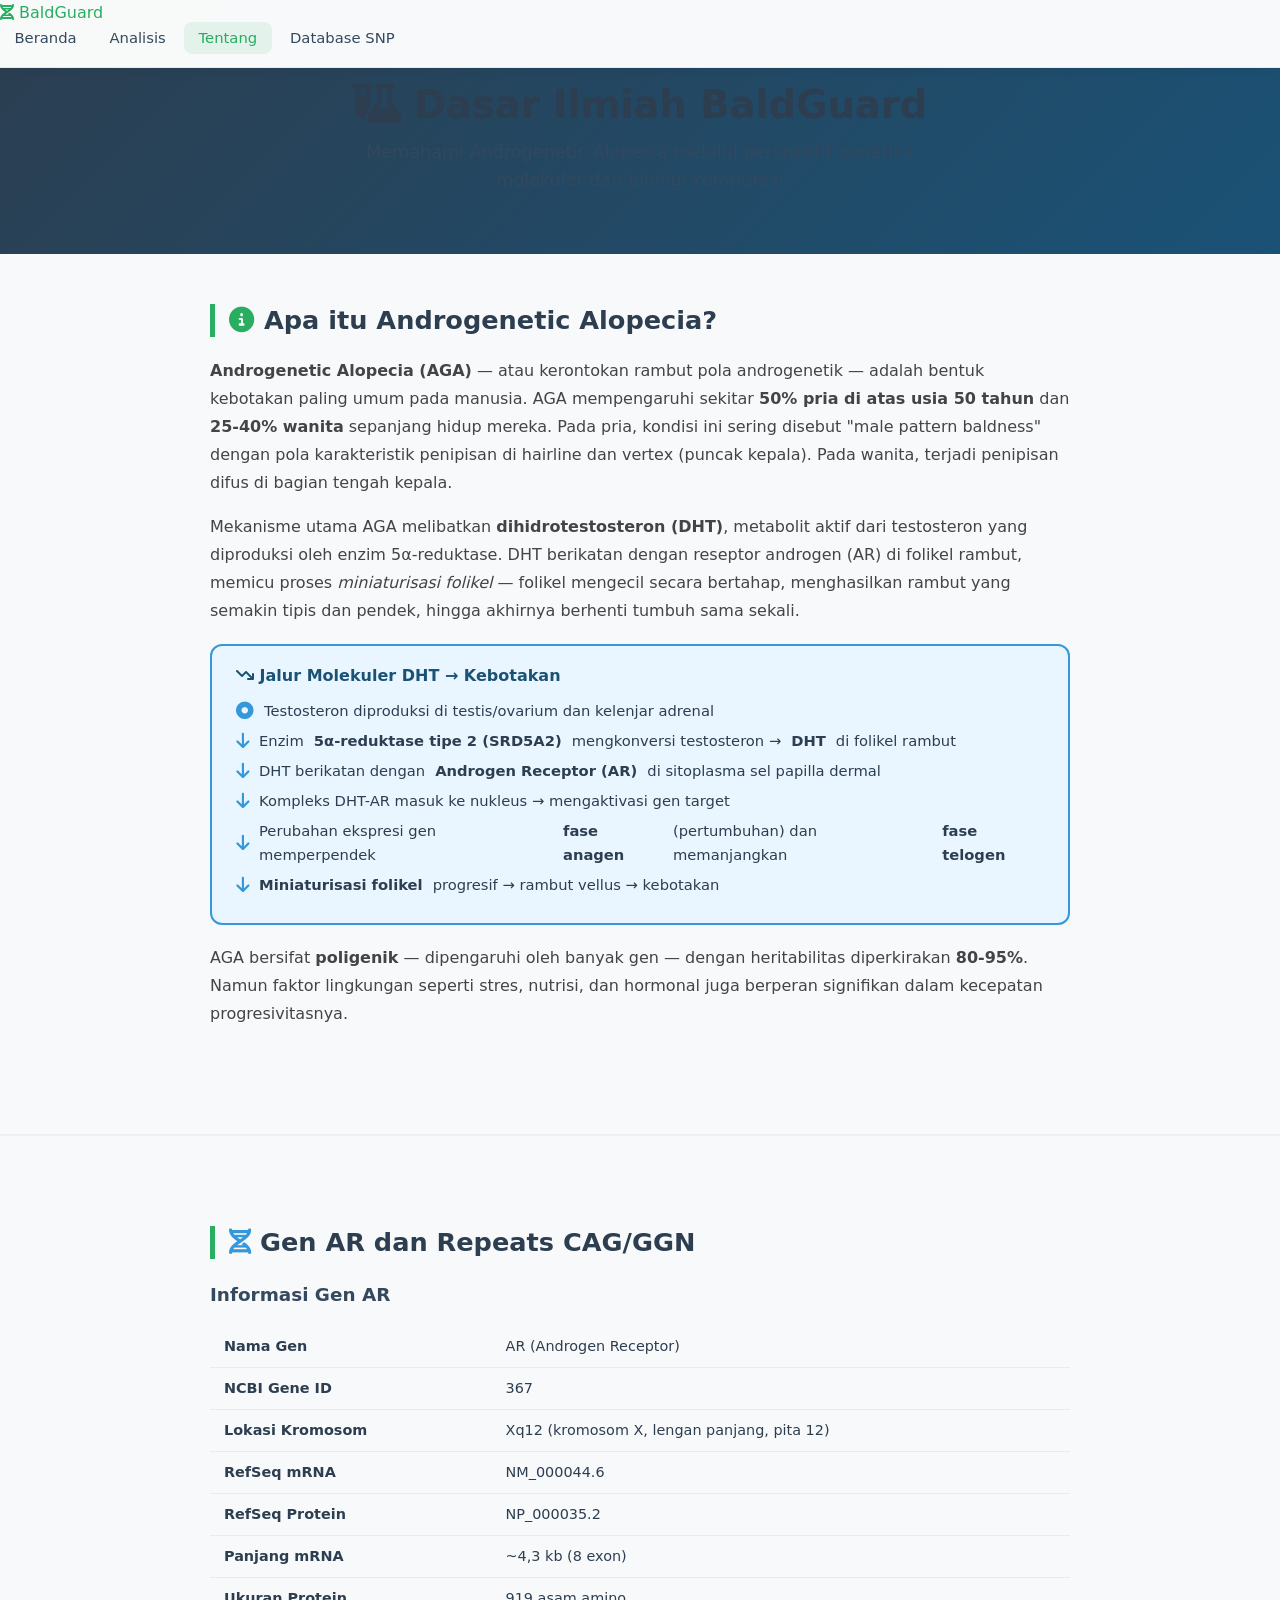
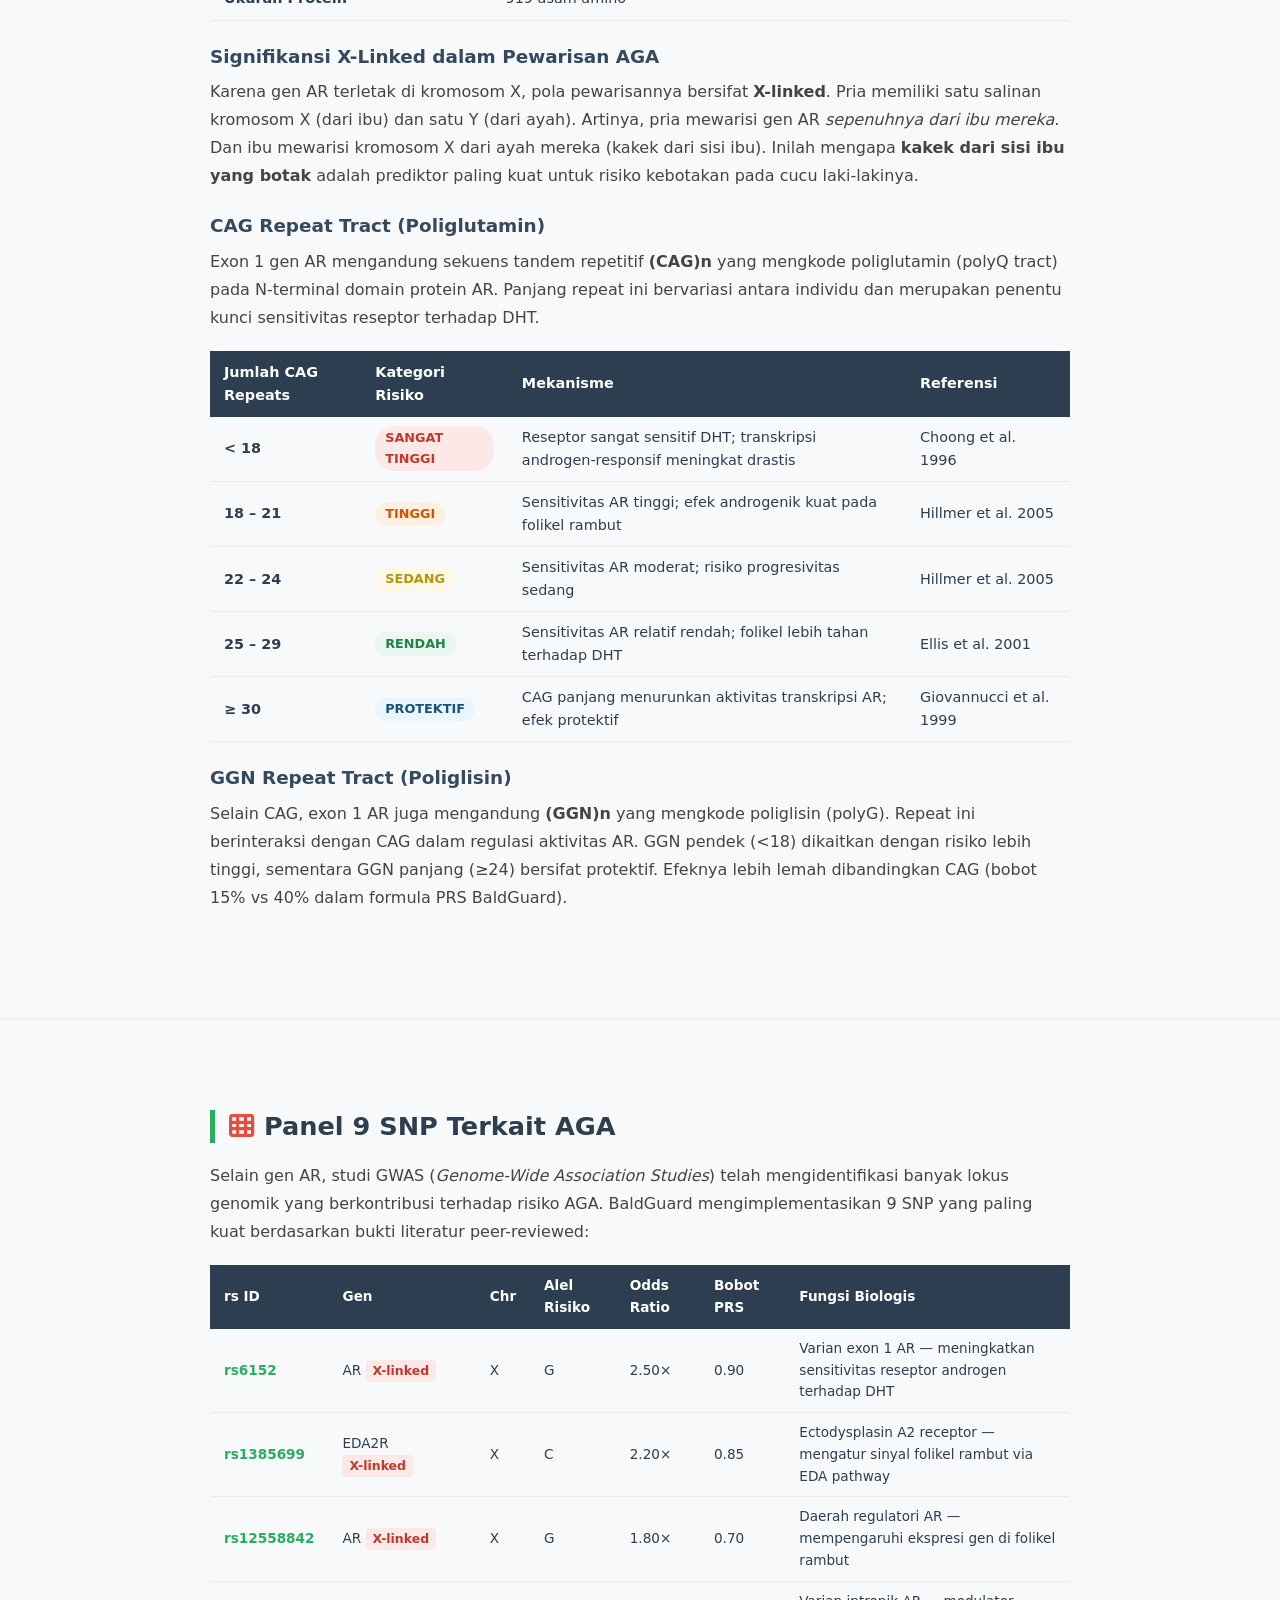
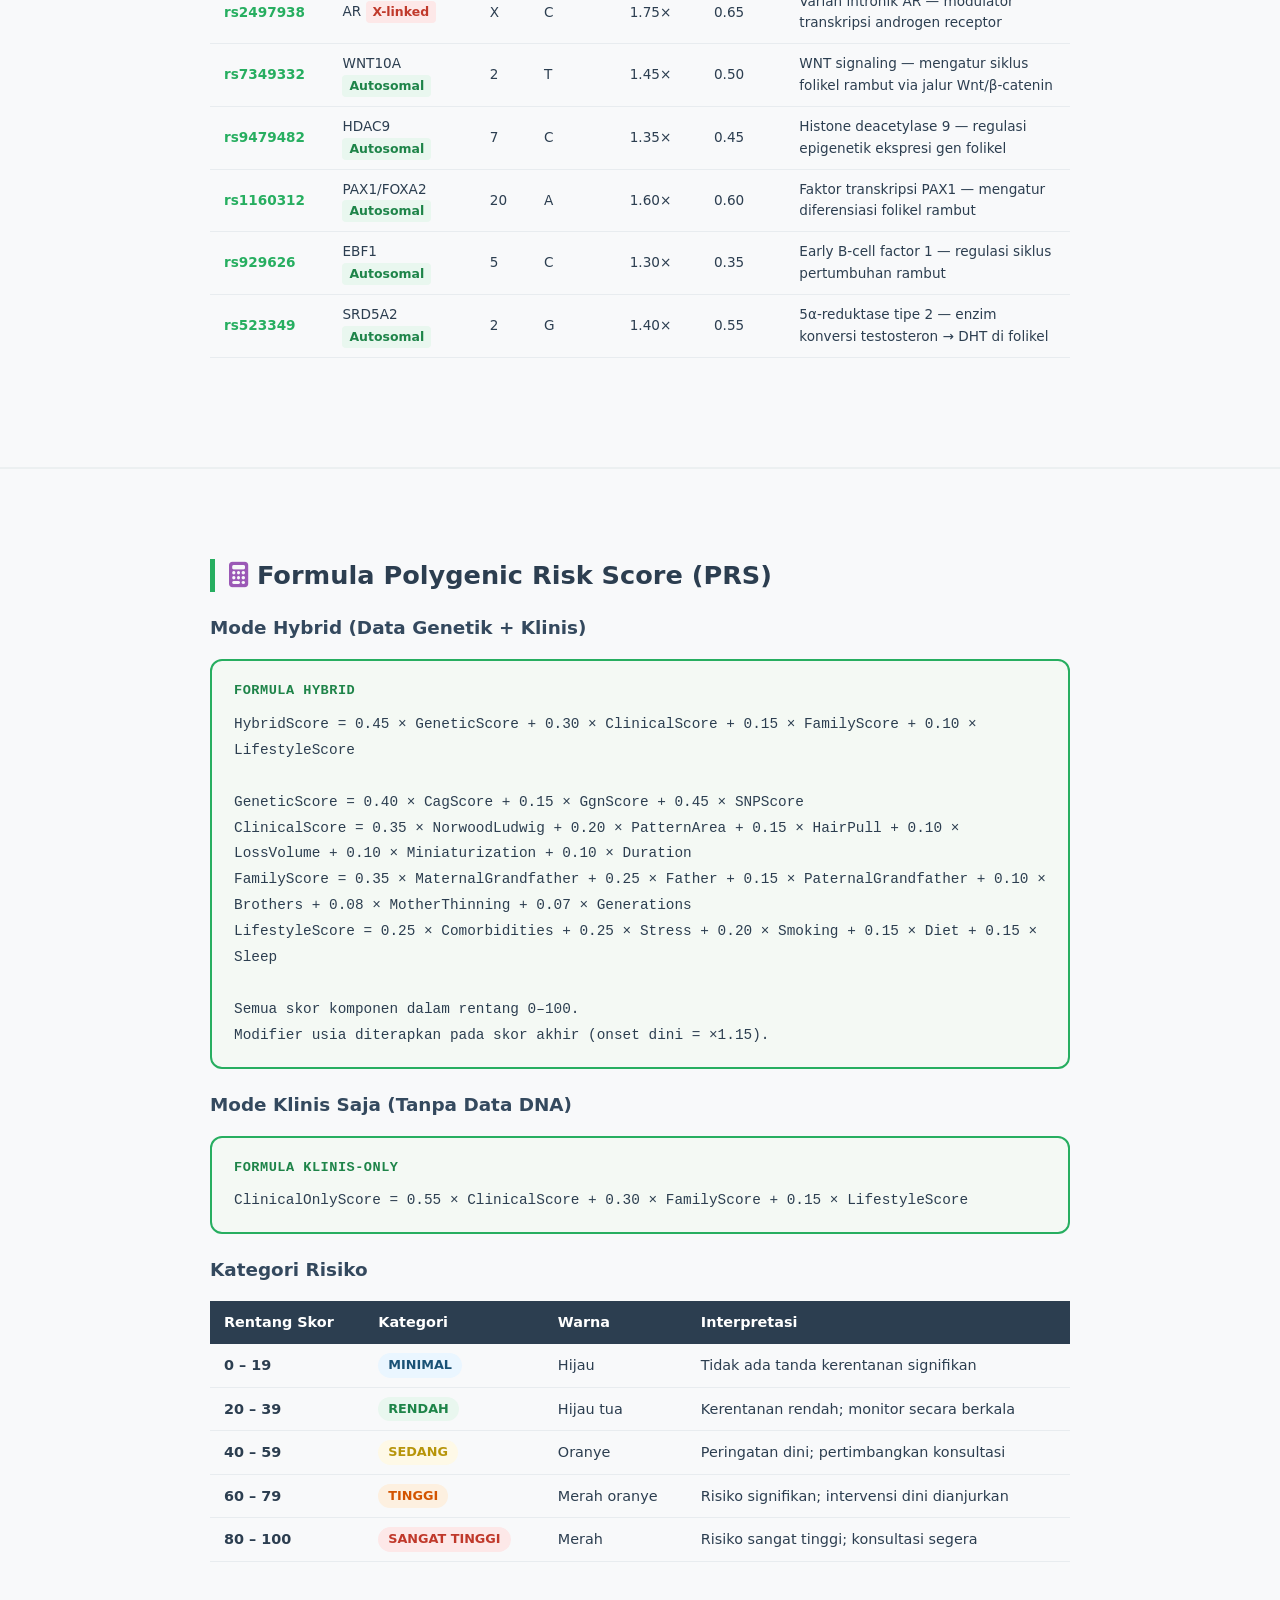
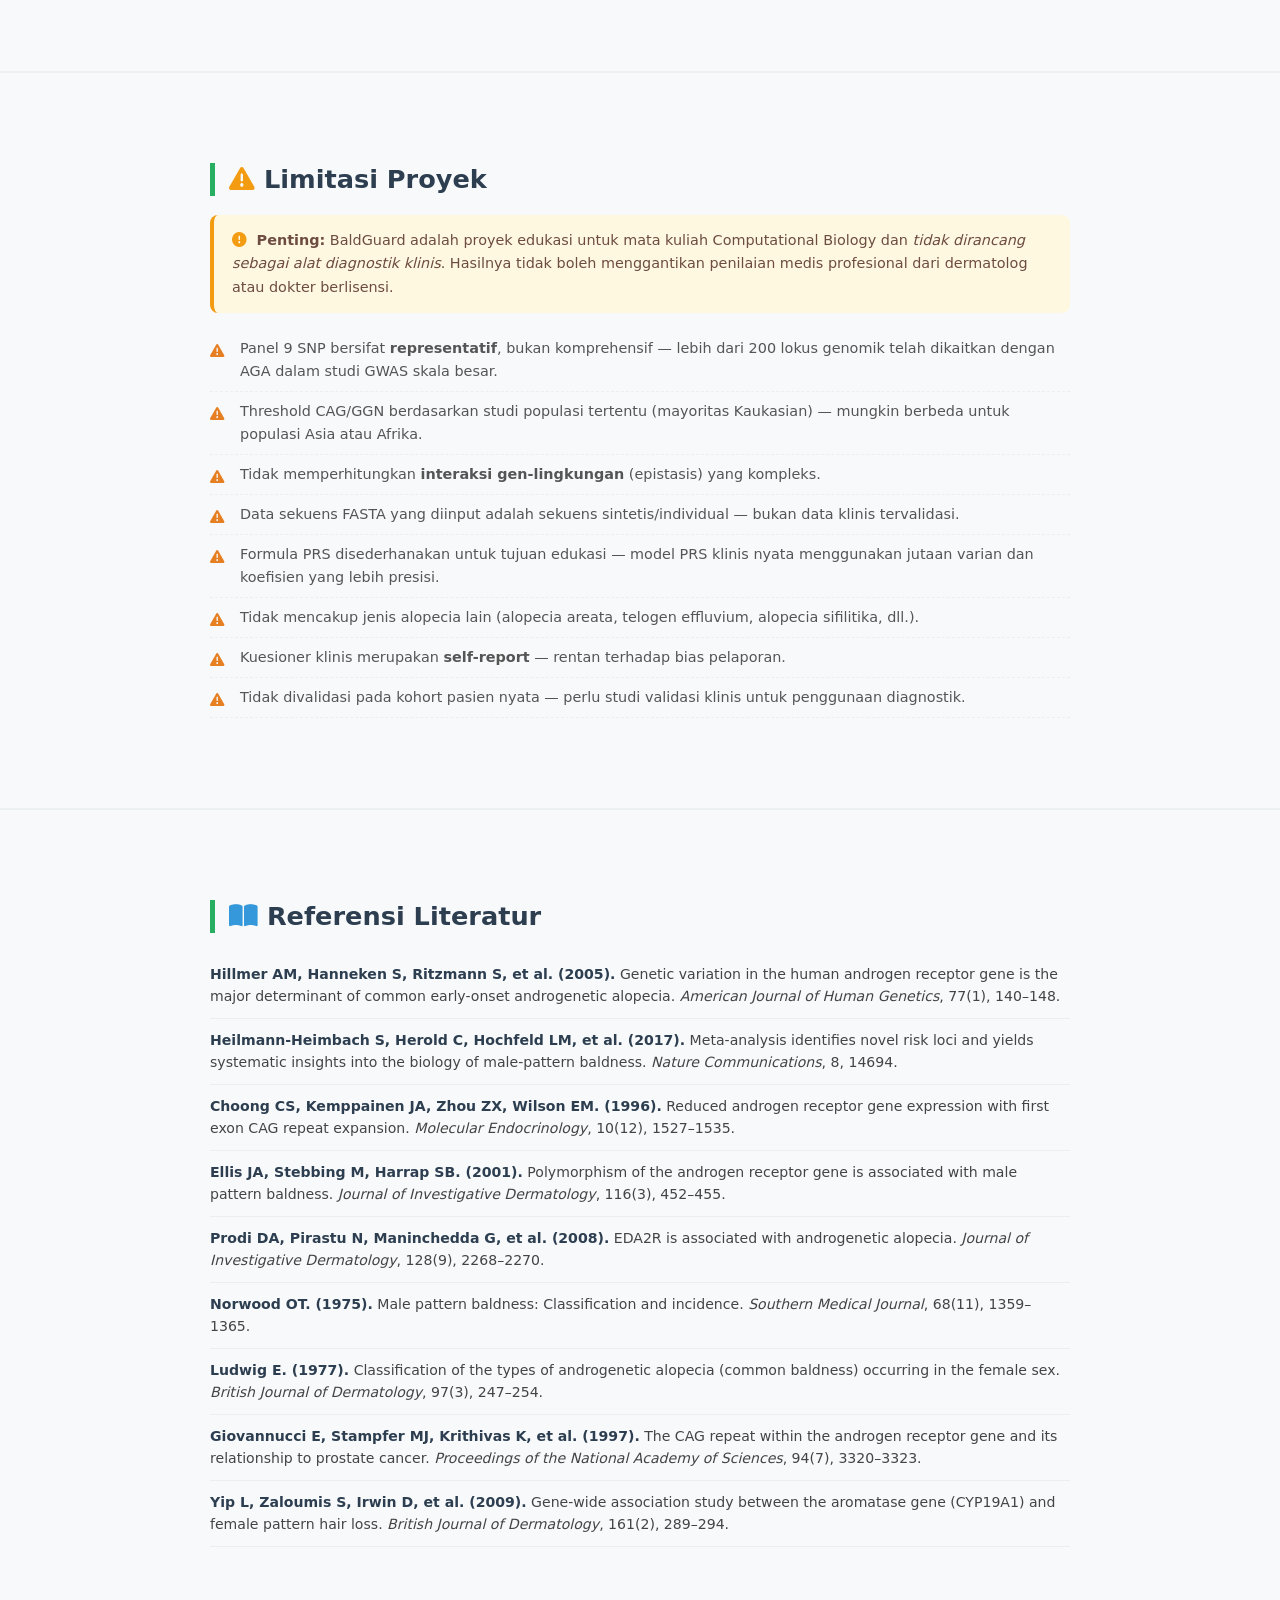
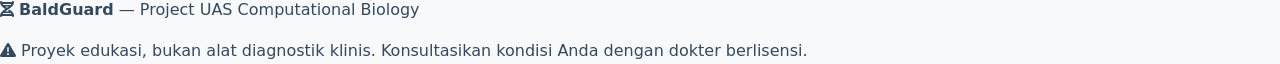
==== frontend/about.html @ 9e0e602d "Initial Commit: Baldguard - Sistem peringatan kebotakan dini" ====
<!DOCTYPE html>
<html lang="id">
<head>
  <meta charset="UTF-8" />
  <meta name="viewport" content="width=device-width, initial-scale=1.0" />
  <title>Tentang BaldGuard — Dasar Ilmiah</title>
  <link rel="stylesheet" href="css/style.css" />
  <link rel="stylesheet" href="https://cdnjs.cloudflare.com/ajax/libs/font-awesome/6.5.0/css/all.min.css" />
  <style>
    .about-hero { background: linear-gradient(135deg,#2c3e50 0%,#1a5276 100%); color:#fff; padding:80px 20px 60px; text-align:center; }
    .about-hero h1 { font-size:2.4rem; margin-bottom:.5rem; }
    .about-hero p  { font-size:1.1rem; opacity:.85; max-width:640px; margin:0 auto; }
    .content-section { max-width:900px; margin:0 auto; padding:50px 20px; }
    .content-section h2 { font-size:1.6rem; color:#2c3e50; border-left:5px solid #27ae60; padding-left:14px; margin-bottom:1.2rem; }
    .content-section h3 { font-size:1.15rem; color:#34495e; margin:1.5rem 0 .6rem; }
    .content-section p  { line-height:1.75; color:#444; margin-bottom:1rem; }
    .info-table { width:100%; border-collapse:collapse; margin:1.2rem 0; font-size:.9rem; }
    .info-table th { background:#2c3e50; color:#fff; padding:10px 14px; text-align:left; }
    .info-table td { padding:9px 14px; border-bottom:1px solid #e8ecef; }
    .info-table tr:nth-child(even) td { background:#f8f9fa; }
    .info-table td:first-child { font-weight:600; color:#2c3e50; }
    .risk-tag { display:inline-block; padding:2px 10px; border-radius:20px; font-size:.8rem; font-weight:700; }
    .tag-sangat-tinggi { background:#fde8e8; color:#c0392b; }
    .tag-tinggi   { background:#fdf0e0; color:#d35400; }
    .tag-sedang   { background:#fef9e7; color:#b7950b; }
    .tag-rendah   { background:#e9f7ef; color:#1e8449; }
    .tag-protektif{ background:#eaf6ff; color:#1a5276; }
    .pathway-box { background:#eaf6ff; border:2px solid #3498db; border-radius:12px; padding:20px 24px; margin:1.2rem 0; }
    .pathway-box h4 { color:#1a5276; margin-bottom:.8rem; font-size:1rem; }
    .pathway-step { display:flex; align-items:center; gap:10px; margin:.4rem 0; font-size:.92rem; color:#2c3e50; }
    .pathway-arrow { color:#3498db; font-size:1.1rem; }
    .formula-box { background:#f4f9f4; border:2px solid #27ae60; border-radius:12px; padding:18px 22px; margin:1.2rem 0; font-family:'Courier New',monospace; font-size:.9rem; color:#2c3e50; line-height:1.8; }
    .formula-box .formula-title { font-family:inherit; font-weight:700; color:#1e8449; margin-bottom:.5rem; display:block; font-size:.85rem; text-transform:uppercase; letter-spacing:.5px; }
    .warn-box { background:#fff8e1; border-left:4px solid #f39c12; border-radius:8px; padding:14px 18px; margin:1rem 0; font-size:.9rem; color:#6d4c41; }
    .warn-box i { color:#f39c12; margin-right:6px; }
    .ref-list { list-style:none; padding:0; }
    .ref-list li { padding:10px 0; border-bottom:1px solid #eee; font-size:.88rem; line-height:1.6; color:#444; }
    .ref-list li strong { color:#2c3e50; }
    .divider { border:none; border-top:2px solid #ecf0f1; margin:40px 0; }
    .snp-badge { display:inline-block; padding:1px 7px; border-radius:4px; font-size:.78rem; font-weight:700; }
    .snp-x { background:#fde8e8; color:#c0392b; }
    .snp-auto { background:#e9f7ef; color:#1e8449; }
    .limit-list { list-style:none; padding:0; }
    .limit-list li { padding:8px 0 8px 30px; position:relative; border-bottom:1px dashed #eee; color:#555; font-size:.9rem; }
    .limit-list li::before { content:'\f071'; font-family:'Font Awesome 6 Free'; font-weight:900; color:#e67e22; position:absolute; left:0; top:10px; }
  </style>
</head>
<body>

<!-- Navbar -->
<nav class="navbar">
  <div class="nav-container">
    <a class="nav-logo" href="index.html"><i class="fa-solid fa-dna"></i> BaldGuard</a>
    <ul class="nav-links">
      <li><a href="index.html">Beranda</a></li>
      <li><a href="analyze.html">Analisis</a></li>
      <li><a href="about.html" class="active">Tentang</a></li>
      <li><a href="database.html">Database SNP</a></li>
    </ul>
    <button class="hamburger" id="hamburger" aria-label="Menu"><i class="fa-solid fa-bars"></i></button>
  </div>
</nav>

<!-- Hero -->
<section class="about-hero">
  <h1><i class="fa-solid fa-flask-vial"></i> Dasar Ilmiah BaldGuard</h1>
  <p>Memahami Androgenetic Alopecia melalui perspektif genetika molekuler dan biologi komputasi</p>
</section>

<!-- Section 1: AGA -->
<section class="content-section">
  <h2><i class="fa-solid fa-circle-info" style="color:#27ae60;"></i> Apa itu Androgenetic Alopecia?</h2>
  <p>
    <strong>Androgenetic Alopecia (AGA)</strong> — atau kerontokan rambut pola androgenetik — adalah
    bentuk kebotakan paling umum pada manusia. AGA mempengaruhi sekitar <strong>50% pria di atas usia
    50 tahun</strong> dan <strong>25-40% wanita</strong> sepanjang hidup mereka. Pada pria, kondisi ini
    sering disebut "male pattern baldness" dengan pola karakteristik penipisan di hairline dan vertex
    (puncak kepala). Pada wanita, terjadi penipisan difus di bagian tengah kepala.
  </p>
  <p>
    Mekanisme utama AGA melibatkan <strong>dihidrotestosteron (DHT)</strong>, metabolit aktif dari
    testosteron yang diproduksi oleh enzim 5α-reduktase. DHT berikatan dengan reseptor androgen (AR)
    di folikel rambut, memicu proses <em>miniaturisasi folikel</em> — folikel mengecil secara bertahap,
    menghasilkan rambut yang semakin tipis dan pendek, hingga akhirnya berhenti tumbuh sama sekali.
  </p>

  <div class="pathway-box">
    <h4><i class="fa-solid fa-arrow-trend-down"></i> Jalur Molekuler DHT → Kebotakan</h4>
    <div class="pathway-step"><i class="fa-solid fa-circle-dot pathway-arrow"></i> Testosteron diproduksi di testis/ovarium dan kelenjar adrenal</div>
    <div class="pathway-step"><i class="fa-solid fa-arrow-down pathway-arrow"></i> Enzim <strong>5α-reduktase tipe 2 (SRD5A2)</strong> mengkonversi testosteron → <strong>DHT</strong> di folikel rambut</div>
    <div class="pathway-step"><i class="fa-solid fa-arrow-down pathway-arrow"></i> DHT berikatan dengan <strong>Androgen Receptor (AR)</strong> di sitoplasma sel papilla dermal</div>
    <div class="pathway-step"><i class="fa-solid fa-arrow-down pathway-arrow"></i> Kompleks DHT-AR masuk ke nukleus → mengaktivasi gen target</div>
    <div class="pathway-step"><i class="fa-solid fa-arrow-down pathway-arrow"></i> Perubahan ekspresi gen memperpendek <strong>fase anagen</strong> (pertumbuhan) dan memanjangkan <strong>fase telogen</strong></div>
    <div class="pathway-step"><i class="fa-solid fa-arrow-down pathway-arrow"></i> <strong>Miniaturisasi folikel</strong> progresif → rambut vellus → kebotakan</div>
  </div>

  <p>
    AGA bersifat <strong>poligenik</strong> — dipengaruhi oleh banyak gen — dengan heritabilitas diperkirakan
    <strong>80-95%</strong>. Namun faktor lingkungan seperti stres, nutrisi, dan hormonal juga berperan
    signifikan dalam kecepatan progresivitasnya.
  </p>
</section>

<hr class="divider" />

<!-- Section 2: Gen AR -->
<section class="content-section">
  <h2><i class="fa-solid fa-dna" style="color:#3498db;"></i> Gen AR dan Repeats CAG/GGN</h2>

  <h3>Informasi Gen AR</h3>
  <table class="info-table">
    <tr><td>Nama Gen</td><td>AR (Androgen Receptor)</td></tr>
    <tr><td>NCBI Gene ID</td><td>367</td></tr>
    <tr><td>Lokasi Kromosom</td><td>Xq12 (kromosom X, lengan panjang, pita 12)</td></tr>
    <tr><td>RefSeq mRNA</td><td>NM_000044.6</td></tr>
    <tr><td>RefSeq Protein</td><td>NP_000035.2</td></tr>
    <tr><td>Panjang mRNA</td><td>~4,3 kb (8 exon)</td></tr>
    <tr><td>Ukuran Protein</td><td>919 asam amino</td></tr>
  </table>

  <h3>Signifikansi X-Linked dalam Pewarisan AGA</h3>
  <p>
    Karena gen AR terletak di kromosom X, pola pewarisannya bersifat <strong>X-linked</strong>. Pria
    memiliki satu salinan kromosom X (dari ibu) dan satu Y (dari ayah). Artinya, pria mewarisi gen AR
    <em>sepenuhnya dari ibu mereka</em>. Dan ibu mewarisi kromosom X dari ayah mereka (kakek dari sisi ibu).
    Inilah mengapa <strong>kakek dari sisi ibu yang botak</strong> adalah prediktor paling kuat untuk
    risiko kebotakan pada cucu laki-lakinya.
  </p>

  <h3>CAG Repeat Tract (Poliglutamin)</h3>
  <p>
    Exon 1 gen AR mengandung sekuens tandem repetitif <strong>(CAG)n</strong> yang mengkode
    poliglutamin (polyQ tract) pada N-terminal domain protein AR. Panjang repeat ini bervariasi
    antara individu dan merupakan penentu kunci sensitivitas reseptor terhadap DHT.
  </p>

  <table class="info-table">
    <thead><tr><th>Jumlah CAG Repeats</th><th>Kategori Risiko</th><th>Mekanisme</th><th>Referensi</th></tr></thead>
    <tbody>
      <tr><td>&lt; 18</td><td><span class="risk-tag tag-sangat-tinggi">SANGAT TINGGI</span></td><td>Reseptor sangat sensitif DHT; transkripsi androgen-responsif meningkat drastis</td><td>Choong et al. 1996</td></tr>
      <tr><td>18 – 21</td><td><span class="risk-tag tag-tinggi">TINGGI</span></td><td>Sensitivitas AR tinggi; efek androgenik kuat pada folikel rambut</td><td>Hillmer et al. 2005</td></tr>
      <tr><td>22 – 24</td><td><span class="risk-tag tag-sedang">SEDANG</span></td><td>Sensitivitas AR moderat; risiko progresivitas sedang</td><td>Hillmer et al. 2005</td></tr>
      <tr><td>25 – 29</td><td><span class="risk-tag tag-rendah">RENDAH</span></td><td>Sensitivitas AR relatif rendah; folikel lebih tahan terhadap DHT</td><td>Ellis et al. 2001</td></tr>
      <tr><td>≥ 30</td><td><span class="risk-tag tag-protektif">PROTEKTIF</span></td><td>CAG panjang menurunkan aktivitas transkripsi AR; efek protektif</td><td>Giovannucci et al. 1999</td></tr>
    </tbody>
  </table>

  <h3>GGN Repeat Tract (Poliglisin)</h3>
  <p>
    Selain CAG, exon 1 AR juga mengandung <strong>(GGN)n</strong> yang mengkode poliglisin (polyG).
    Repeat ini berinteraksi dengan CAG dalam regulasi aktivitas AR. GGN pendek (&lt;18) dikaitkan dengan
    risiko lebih tinggi, sementara GGN panjang (&ge;24) bersifat protektif. Efeknya lebih lemah
    dibandingkan CAG (bobot 15% vs 40% dalam formula PRS BaldGuard).
  </p>
</section>

<hr class="divider" />

<!-- Section 3: SNP Panel -->
<section class="content-section">
  <h2><i class="fa-solid fa-table-cells" style="color:#e74c3c;"></i> Panel 9 SNP Terkait AGA</h2>
  <p>
    Selain gen AR, studi GWAS (<em>Genome-Wide Association Studies</em>) telah mengidentifikasi
    banyak lokus genomik yang berkontribusi terhadap risiko AGA. BaldGuard mengimplementasikan
    9 SNP yang paling kuat berdasarkan bukti literatur peer-reviewed:
  </p>

  <table class="info-table" style="font-size:.85rem;">
    <thead>
      <tr>
        <th>rs ID</th><th>Gen</th><th>Chr</th><th>Alel Risiko</th>
        <th>Odds Ratio</th><th>Bobot PRS</th><th>Fungsi Biologis</th>
      </tr>
    </thead>
    <tbody>
      <tr>
        <td><a href="https://www.ncbi.nlm.nih.gov/snp/rs6152" target="_blank" rel="noopener">rs6152</a></td>
        <td>AR <span class="snp-badge snp-x">X-linked</span></td><td>X</td><td>G</td>
        <td>2.50×</td><td>0.90</td>
        <td>Varian exon 1 AR — meningkatkan sensitivitas reseptor androgen terhadap DHT</td>
      </tr>
      <tr>
        <td><a href="https://www.ncbi.nlm.nih.gov/snp/rs1385699" target="_blank" rel="noopener">rs1385699</a></td>
        <td>EDA2R <span class="snp-badge snp-x">X-linked</span></td><td>X</td><td>C</td>
        <td>2.20×</td><td>0.85</td>
        <td>Ectodysplasin A2 receptor — mengatur sinyal folikel rambut via EDA pathway</td>
      </tr>
      <tr>
        <td><a href="https://www.ncbi.nlm.nih.gov/snp/rs12558842" target="_blank" rel="noopener">rs12558842</a></td>
        <td>AR <span class="snp-badge snp-x">X-linked</span></td><td>X</td><td>G</td>
        <td>1.80×</td><td>0.70</td>
        <td>Daerah regulatori AR — mempengaruhi ekspresi gen di folikel rambut</td>
      </tr>
      <tr>
        <td><a href="https://www.ncbi.nlm.nih.gov/snp/rs2497938" target="_blank" rel="noopener">rs2497938</a></td>
        <td>AR <span class="snp-badge snp-x">X-linked</span></td><td>X</td><td>C</td>
        <td>1.75×</td><td>0.65</td>
        <td>Varian intronik AR — modulator transkripsi androgen receptor</td>
      </tr>
      <tr>
        <td><a href="https://www.ncbi.nlm.nih.gov/snp/rs7349332" target="_blank" rel="noopener">rs7349332</a></td>
        <td>WNT10A <span class="snp-badge snp-auto">Autosomal</span></td><td>2</td><td>T</td>
        <td>1.45×</td><td>0.50</td>
        <td>WNT signaling — mengatur siklus folikel rambut via jalur Wnt/β-catenin</td>
      </tr>
      <tr>
        <td><a href="https://www.ncbi.nlm.nih.gov/snp/rs9479482" target="_blank" rel="noopener">rs9479482</a></td>
        <td>HDAC9 <span class="snp-badge snp-auto">Autosomal</span></td><td>7</td><td>C</td>
        <td>1.35×</td><td>0.45</td>
        <td>Histone deacetylase 9 — regulasi epigenetik ekspresi gen folikel</td>
      </tr>
      <tr>
        <td><a href="https://www.ncbi.nlm.nih.gov/snp/rs1160312" target="_blank" rel="noopener">rs1160312</a></td>
        <td>PAX1/FOXA2 <span class="snp-badge snp-auto">Autosomal</span></td><td>20</td><td>A</td>
        <td>1.60×</td><td>0.60</td>
        <td>Faktor transkripsi PAX1 — mengatur diferensiasi folikel rambut</td>
      </tr>
      <tr>
        <td><a href="https://www.ncbi.nlm.nih.gov/snp/rs929626" target="_blank" rel="noopener">rs929626</a></td>
        <td>EBF1 <span class="snp-badge snp-auto">Autosomal</span></td><td>5</td><td>C</td>
        <td>1.30×</td><td>0.35</td>
        <td>Early B-cell factor 1 — regulasi siklus pertumbuhan rambut</td>
      </tr>
      <tr>
        <td><a href="https://www.ncbi.nlm.nih.gov/snp/rs523349" target="_blank" rel="noopener">rs523349</a></td>
        <td>SRD5A2 <span class="snp-badge snp-auto">Autosomal</span></td><td>2</td><td>G</td>
        <td>1.40×</td><td>0.55</td>
        <td>5α-reduktase tipe 2 — enzim konversi testosteron → DHT di folikel</td>
      </tr>
    </tbody>
  </table>
</section>

<hr class="divider" />

<!-- Section 4: Formula -->
<section class="content-section">
  <h2><i class="fa-solid fa-calculator" style="color:#9b59b6;"></i> Formula Polygenic Risk Score (PRS)</h2>

  <h3>Mode Hybrid (Data Genetik + Klinis)</h3>
  <div class="formula-box">
    <span class="formula-title">Formula Hybrid</span>
    HybridScore = 0.45 × GeneticScore + 0.30 × ClinicalScore + 0.15 × FamilyScore + 0.10 × LifestyleScore
    <br/><br/>
    GeneticScore  = 0.40 × CagScore + 0.15 × GgnScore + 0.45 × SNPScore<br/>
    ClinicalScore = 0.35 × NorwoodLudwig + 0.20 × PatternArea + 0.15 × HairPull + 0.10 × LossVolume + 0.10 × Miniaturization + 0.10 × Duration<br/>
    FamilyScore   = 0.35 × MaternalGrandfather + 0.25 × Father + 0.15 × PaternalGrandfather + 0.10 × Brothers + 0.08 × MotherThinning + 0.07 × Generations<br/>
    LifestyleScore = 0.25 × Comorbidities + 0.25 × Stress + 0.20 × Smoking + 0.15 × Diet + 0.15 × Sleep
    <br/><br/>
    Semua skor komponen dalam rentang 0–100.<br/>
    Modifier usia diterapkan pada skor akhir (onset dini = ×1.15).
  </div>

  <h3>Mode Klinis Saja (Tanpa Data DNA)</h3>
  <div class="formula-box">
    <span class="formula-title">Formula Klinis-Only</span>
    ClinicalOnlyScore = 0.55 × ClinicalScore + 0.30 × FamilyScore + 0.15 × LifestyleScore
  </div>

  <h3>Kategori Risiko</h3>
  <table class="info-table">
    <thead><tr><th>Rentang Skor</th><th>Kategori</th><th>Warna</th><th>Interpretasi</th></tr></thead>
    <tbody>
      <tr><td>0 – 19</td><td><span class="risk-tag tag-protektif">MINIMAL</span></td><td>Hijau</td><td>Tidak ada tanda kerentanan signifikan</td></tr>
      <tr><td>20 – 39</td><td><span class="risk-tag tag-rendah">RENDAH</span></td><td>Hijau tua</td><td>Kerentanan rendah; monitor secara berkala</td></tr>
      <tr><td>40 – 59</td><td><span class="risk-tag tag-sedang">SEDANG</span></td><td>Oranye</td><td>Peringatan dini; pertimbangkan konsultasi</td></tr>
      <tr><td>60 – 79</td><td><span class="risk-tag tag-tinggi">TINGGI</span></td><td>Merah oranye</td><td>Risiko signifikan; intervensi dini dianjurkan</td></tr>
      <tr><td>80 – 100</td><td><span class="risk-tag tag-sangat-tinggi">SANGAT TINGGI</span></td><td>Merah</td><td>Risiko sangat tinggi; konsultasi segera</td></tr>
    </tbody>
  </table>
</section>

<hr class="divider" />

<!-- Section 5: Limitasi -->
<section class="content-section">
  <h2><i class="fa-solid fa-triangle-exclamation" style="color:#f39c12;"></i> Limitasi Proyek</h2>

  <div class="warn-box">
    <i class="fa-solid fa-circle-exclamation"></i>
    <strong>Penting:</strong> BaldGuard adalah proyek edukasi untuk mata kuliah Computational Biology dan
    <em>tidak dirancang sebagai alat diagnostik klinis</em>. Hasilnya tidak boleh menggantikan penilaian
    medis profesional dari dermatolog atau dokter berlisensi.
  </div>

  <ul class="limit-list">
    <li>Panel 9 SNP bersifat <strong>representatif</strong>, bukan komprehensif — lebih dari 200 lokus genomik telah dikaitkan dengan AGA dalam studi GWAS skala besar.</li>
    <li>Threshold CAG/GGN berdasarkan studi populasi tertentu (mayoritas Kaukasian) — mungkin berbeda untuk populasi Asia atau Afrika.</li>
    <li>Tidak memperhitungkan <strong>interaksi gen-lingkungan</strong> (epistasis) yang kompleks.</li>
    <li>Data sekuens FASTA yang diinput adalah sekuens sintetis/individual — bukan data klinis tervalidasi.</li>
    <li>Formula PRS disederhanakan untuk tujuan edukasi — model PRS klinis nyata menggunakan jutaan varian dan koefisien yang lebih presisi.</li>
    <li>Tidak mencakup jenis alopecia lain (alopecia areata, telogen effluvium, alopecia sifilitika, dll.).</li>
    <li>Kuesioner klinis merupakan <strong>self-report</strong> — rentan terhadap bias pelaporan.</li>
    <li>Tidak divalidasi pada kohort pasien nyata — perlu studi validasi klinis untuk penggunaan diagnostik.</li>
  </ul>
</section>

<hr class="divider" />

<!-- Section 6: Referensi -->
<section class="content-section">
  <h2><i class="fa-solid fa-book-open" style="color:#3498db;"></i> Referensi Literatur</h2>
  <ul class="ref-list">
    <li>
      <strong>Hillmer AM, Hanneken S, Ritzmann S, et al. (2005).</strong>
      Genetic variation in the human androgen receptor gene is the major determinant of common early-onset androgenetic alopecia.
      <em>American Journal of Human Genetics</em>, 77(1), 140–148.
    </li>
    <li>
      <strong>Heilmann-Heimbach S, Herold C, Hochfeld LM, et al. (2017).</strong>
      Meta-analysis identifies novel risk loci and yields systematic insights into the biology of male-pattern baldness.
      <em>Nature Communications</em>, 8, 14694.
    </li>
    <li>
      <strong>Choong CS, Kemppainen JA, Zhou ZX, Wilson EM. (1996).</strong>
      Reduced androgen receptor gene expression with first exon CAG repeat expansion.
      <em>Molecular Endocrinology</em>, 10(12), 1527–1535.
    </li>
    <li>
      <strong>Ellis JA, Stebbing M, Harrap SB. (2001).</strong>
      Polymorphism of the androgen receptor gene is associated with male pattern baldness.
      <em>Journal of Investigative Dermatology</em>, 116(3), 452–455.
    </li>
    <li>
      <strong>Prodi DA, Pirastu N, Maninchedda G, et al. (2008).</strong>
      EDA2R is associated with androgenetic alopecia.
      <em>Journal of Investigative Dermatology</em>, 128(9), 2268–2270.
    </li>
    <li>
      <strong>Norwood OT. (1975).</strong>
      Male pattern baldness: Classification and incidence.
      <em>Southern Medical Journal</em>, 68(11), 1359–1365.
    </li>
    <li>
      <strong>Ludwig E. (1977).</strong>
      Classification of the types of androgenetic alopecia (common baldness) occurring in the female sex.
      <em>British Journal of Dermatology</em>, 97(3), 247–254.
    </li>
    <li>
      <strong>Giovannucci E, Stampfer MJ, Krithivas K, et al. (1997).</strong>
      The CAG repeat within the androgen receptor gene and its relationship to prostate cancer.
      <em>Proceedings of the National Academy of Sciences</em>, 94(7), 3320–3323.
    </li>
    <li>
      <strong>Yip L, Zaloumis S, Irwin D, et al. (2009).</strong>
      Gene-wide association study between the aromatase gene (CYP19A1) and female pattern hair loss.
      <em>British Journal of Dermatology</em>, 161(2), 289–294.
    </li>
  </ul>
</section>

<!-- Footer -->
<footer class="site-footer">
  <div class="footer-container">
    <p><i class="fa-solid fa-dna"></i> <strong>BaldGuard</strong> — Project UAS Computational Biology</p>
    <p class="footer-disclaimer">
      <i class="fa-solid fa-triangle-exclamation"></i>
      Proyek edukasi, bukan alat diagnostik klinis. Konsultasikan kondisi Anda dengan dokter berlisensi.
    </p>
  </div>
</footer>

<script>
  // Mobile hamburger
  document.getElementById('hamburger').addEventListener('click', function() {
    document.querySelector('.nav-links').classList.toggle('open');
  });
</script>
</body>
</html>
---- frontend/css/style.css ----
/* ============================================================
   BaldGuard — Main Stylesheet
   Author  : BaldGuard Team
   Version : 1.0.0
   ============================================================ */

/* ── CSS Variables / Design Tokens ─────────────────────────── */
:root {
  --primary:           #27ae60;
  --primary-light:     #2ecc71;
  --primary-dark:      #1e8449;
  --secondary:         #3498db;
  --secondary-dark:    #2980b9;
  --warning:           #f39c12;
  --warning-light:     #f1c40f;
  --danger:            #e74c3c;
  --danger-dark:       #c0392b;
  --dark:              #2c3e50;
  --dark-mid:          #34495e;
  --gray:              #95a5a6;
  --gray-light:        #bdc3c7;
  --light:             #ecf0f1;
  --light-alt:         #f8f9fa;
  --white:             #ffffff;
  --card-shadow:       0 4px 15px rgba(0, 0, 0, 0.08);
  --card-shadow-hover: 0 8px 30px rgba(0, 0, 0, 0.15);
  --transition:        0.3s ease;
  --radius:            12px;
  --radius-sm:         8px;
  --radius-xs:         4px;
  --font-base:         'Inter', 'Segoe UI', system-ui, -apple-system, sans-serif;
  --font-mono:         'Fira Code', 'Courier New', monospace;
  --nav-height:        68px;
  --section-py:        80px;
}

/* ── Reset & Base ─────────────────────────────────────────── */
*,
*::before,
*::after {
  box-sizing: border-box;
  margin: 0;
  padding: 0;
}

html {
  scroll-behavior: smooth;
  font-size: 16px;
  -webkit-text-size-adjust: 100%;
}

body {
  font-family: var(--font-base);
  color: var(--dark);
  background-color: var(--light-alt);
  line-height: 1.6;
  min-height: 100vh;
  overflow-x: hidden;
}

img,
video,
svg {
  max-width: 100%;
  display: block;
}

ul,
ol {
  list-style: none;
}

button,
input,
select,
textarea {
  font-family: inherit;
  font-size: inherit;
}

a {
  color: var(--primary);
  text-decoration: none;
  transition: color var(--transition);
}

a:hover {
  color: var(--primary-dark);
}

/* ── Typography ───────────────────────────────────────────── */
h1, h2, h3, h4, h5, h6 {
  font-weight: 700;
  line-height: 1.3;
  color: var(--dark);
  margin-bottom: 0.5em;
}

h1 { font-size: clamp(1.8rem, 4vw, 2.8rem); }
h2 { font-size: clamp(1.4rem, 3vw, 2rem); }
h3 { font-size: clamp(1.15rem, 2.5vw, 1.5rem); }
h4 { font-size: 1.15rem; }
h5 { font-size: 1rem; }
h6 { font-size: 0.9rem; }

p {
  margin-bottom: 1rem;
  color: var(--dark-mid);
}

p:last-child { margin-bottom: 0; }

strong { font-weight: 700; }
em { font-style: italic; }

small {
  font-size: 0.825rem;
  color: var(--gray);
}

code, pre {
  font-family: var(--font-mono);
  background: var(--light);
  border-radius: var(--radius-xs);
}

code {
  padding: 0.1em 0.4em;
  font-size: 0.875em;
}

pre {
  padding: 1rem;
  overflow-x: auto;
  font-size: 0.85rem;
  border: 1px solid var(--gray-light);
}

hr {
  border: none;
  border-top: 1px solid var(--light);
  margin: 1.5rem 0;
}

/* ── Navbar ───────────────────────────────────────────────── */
.navbar {
  position: fixed;
  top: 0;
  left: 0;
  right: 0;
  z-index: 1000;
  height: var(--nav-height);
  background: rgba(255, 255, 255, 0.97);
  backdrop-filter: blur(8px);
  border-bottom: 1px solid rgba(0, 0, 0, 0.06);
  box-shadow: 0 2px 12px rgba(0, 0, 0, 0.06);
}

.navbar-inner {
  display: flex;
  align-items: center;
  justify-content: space-between;
  max-width: 1200px;
  margin: 0 auto;
  padding: 0 1.5rem;
  height: 100%;
}

.navbar-brand {
  display: flex;
  align-items: center;
  gap: 0.6rem;
  font-size: 1.35rem;
  font-weight: 800;
  color: var(--primary);
  letter-spacing: -0.5px;
}

.navbar-brand .brand-icon {
  font-size: 1.5rem;
}

.navbar-brand span {
  color: var(--dark);
}

.navbar-brand span em {
  color: var(--primary);
  font-style: normal;
}

.nav-links {
  display: flex;
  align-items: center;
  gap: 0.25rem;
}

.nav-links a {
  padding: 0.45rem 0.9rem;
  border-radius: var(--radius-sm);
  font-weight: 500;
  font-size: 0.925rem;
  color: var(--dark-mid);
  transition: all var(--transition);
}

.nav-links a:hover,
.nav-links a.active {
  background: rgba(39, 174, 96, 0.1);
  color: var(--primary);
}

.nav-links .btn-nav-cta {
  background: var(--primary);
  color: var(--white) !important;
  padding: 0.45rem 1.1rem;
  border-radius: 50px;
  font-weight: 600;
  margin-left: 0.5rem;
}

.nav-links .btn-nav-cta:hover {
  background: var(--primary-dark);
  transform: translateY(-1px);
}

/* Hamburger */
.hamburger {
  display: none;
  flex-direction: column;
  gap: 5px;
  cursor: pointer;
  padding: 0.35rem;
  border-radius: var(--radius-xs);
  background: none;
  border: none;
}

.hamburger span {
  display: block;
  width: 24px;
  height: 2px;
  background: var(--dark);
  border-radius: 2px;
  transition: all var(--transition);
}

.hamburger.open span:nth-child(1) { transform: translateY(7px) rotate(45deg); }
.hamburger.open span:nth-child(2) { opacity: 0; }
.hamburger.open span:nth-child(3) { transform: translateY(-7px) rotate(-45deg); }

/* Mobile nav dropdown */
.nav-mobile {
  display: none;
  flex-direction: column;
  padding: 0.75rem 1.5rem 1.25rem;
  background: var(--white);
  border-top: 1px solid var(--light);
  box-shadow: 0 8px 20px rgba(0,0,0,0.08);
}

.nav-mobile.open { display: flex; }

.nav-mobile a {
  padding: 0.7rem 0.5rem;
  font-weight: 500;
  color: var(--dark-mid);
  border-bottom: 1px solid var(--light);
  font-size: 0.95rem;
}

.nav-mobile a:last-child { border-bottom: none; }
.nav-mobile a:hover { color: var(--primary); }

/* Page offset for fixed navbar */
.page-content {
  padding-top: var(--nav-height);
}

/* ── Hero Section ─────────────────────────────────────────── */
.hero {
  background: linear-gradient(135deg, #1a5c35 0%, var(--primary) 45%, #2980b9 100%);
  min-height: calc(100vh - var(--nav-height));
  display: flex;
  align-items: center;
  justify-content: center;
  text-align: center;
  padding: 4rem 1.5rem;
  position: relative;
  overflow: hidden;
}

.hero::before {
  content: '';
  position: absolute;
  inset: 0;
  background: url("data:image/svg+xml,%3Csvg width='60' height='60' viewBox='0 0 60 60' xmlns='http://www.w3.org/2000/svg'%3E%3Cg fill='none' fill-rule='evenodd'%3E%3Cg fill='%23ffffff' fill-opacity='0.04'%3E%3Ccircle cx='30' cy='30' r='4'/%3E%3C/g%3E%3C/g%3E%3C/svg%3E") repeat;
}

.hero-content {
  position: relative;
  max-width: 780px;
}

.hero-badge {
  display: inline-block;
  background: rgba(255,255,255,0.18);
  color: var(--white);
  padding: 0.35rem 1rem;
  border-radius: 50px;
  font-size: 0.85rem;
  font-weight: 600;
  letter-spacing: 0.5px;
  margin-bottom: 1.25rem;
  backdrop-filter: blur(4px);
  border: 1px solid rgba(255,255,255,0.25);
}

.hero h1 {
  color: var(--white);
  font-size: clamp(2rem, 5vw, 3.4rem);
  margin-bottom: 1rem;
  text-shadow: 0 2px 8px rgba(0,0,0,0.2);
}

.hero h1 span {
  color: #a8e6cf;
}

.hero p {
  color: rgba(255,255,255,0.88);
  font-size: clamp(1rem, 2.5vw, 1.2rem);
  margin-bottom: 2rem;
  line-height: 1.7;
}

.hero-buttons {
  display: flex;
  gap: 1rem;
  justify-content: center;
  flex-wrap: wrap;
}

/* ── Buttons ──────────────────────────────────────────────── */
.btn {
  display: inline-flex;
  align-items: center;
  gap: 0.5rem;
  padding: 0.7rem 1.5rem;
  border-radius: 50px;
  font-weight: 600;
  font-size: 0.95rem;
  cursor: pointer;
  border: 2px solid transparent;
  transition: all var(--transition);
  text-decoration: none;
  white-space: nowrap;
}

.btn:hover {
  transform: translateY(-2px);
  box-shadow: 0 6px 18px rgba(0,0,0,0.15);
}

.btn:active {
  transform: translateY(0);
}

.btn-primary {
  background: var(--primary);
  color: var(--white);
  border-color: var(--primary);
}

.btn-primary:hover {
  background: var(--primary-dark);
  border-color: var(--primary-dark);
  color: var(--white);
}

.btn-outline-white {
  background: transparent;
  color: var(--white);
  border-color: rgba(255,255,255,0.7);
}

.btn-outline-white:hover {
  background: rgba(255,255,255,0.15);
  color: var(--white);
  border-color: var(--white);
}

.btn-secondary {
  background: var(--secondary);
  color: var(--white);
  border-color: var(--secondary);
}

.btn-secondary:hover {
  background: var(--secondary-dark);
  border-color: var(--secondary-dark);
  color: var(--white);
}

.btn-danger {
  background: var(--danger);
  color: var(--white);
  border-color: var(--danger);
}

.btn-danger:hover {
  background: var(--danger-dark);
  border-color: var(--danger-dark);
  color: var(--white);
}

.btn-outline {
  background: transparent;
  color: var(--primary);
  border-color: var(--primary);
}

.btn-outline:hover {
  background: var(--primary);
  color: var(--white);
}

.btn-sm {
  padding: 0.4rem 0.9rem;
  font-size: 0.825rem;
}

.btn-lg {
  padding: 0.9rem 2rem;
  font-size: 1.05rem;
}

.btn:disabled {
  opacity: 0.6;
  cursor: not-allowed;
  transform: none;
}

/* ── Stats Section ────────────────────────────────────────── */
.stats-section {
  padding: 4rem 1.5rem;
  background: var(--white);
}

.stats-grid {
  display: grid;
  grid-template-columns: repeat(3, 1fr);
  gap: 1.5rem;
  max-width: 900px;
  margin: 0 auto;
}

.stat-card {
  text-align: center;
  padding: 2rem 1.25rem;
  border-radius: var(--radius);
  background: linear-gradient(135deg, var(--light-alt), var(--white));
  box-shadow: var(--card-shadow);
  border: 1px solid rgba(0,0,0,0.04);
  transition: transform var(--transition), box-shadow var(--transition);
}

.stat-card:hover {
  transform: translateY(-4px);
  box-shadow: var(--card-shadow-hover);
}

.stat-icon {
  font-size: 2.4rem;
  margin-bottom: 0.75rem;
  display: block;
}

.stat-number {
  font-size: 2.2rem;
  font-weight: 800;
  color: var(--primary);
  line-height: 1;
  margin-bottom: 0.25rem;
}

.stat-label {
  font-size: 0.9rem;
  color: var(--gray);
  font-weight: 500;
}

/* ── Section Wrappers ─────────────────────────────────────── */
.section {
  padding: var(--section-py) 1.5rem;
}

.section-alt {
  background: var(--white);
}

.container {
  max-width: 1100px;
  margin: 0 auto;
}

.section-header {
  text-align: center;
  margin-bottom: 3rem;
}

.section-header h2 {
  margin-bottom: 0.5rem;
}

.section-header p {
  font-size: 1.05rem;
  max-width: 600px;
  margin: 0 auto;
  color: var(--gray);
}

.section-tag {
  display: inline-block;
  background: rgba(39, 174, 96, 0.1);
  color: var(--primary);
  font-size: 0.8rem;
  font-weight: 700;
  letter-spacing: 1px;
  text-transform: uppercase;
  padding: 0.25rem 0.75rem;
  border-radius: 50px;
  margin-bottom: 0.6rem;
}

/* ── How-It-Works Steps ───────────────────────────────────── */
.steps-grid {
  display: grid;
  grid-template-columns: repeat(auto-fit, minmax(200px, 1fr));
  gap: 1.5rem;
}

.step-card {
  text-align: center;
  padding: 2rem 1.25rem;
  background: var(--white);
  border-radius: var(--radius);
  box-shadow: var(--card-shadow);
  position: relative;
  transition: transform var(--transition);
}

.step-card:hover { transform: translateY(-4px); }

.step-number {
  width: 48px;
  height: 48px;
  background: var(--primary);
  color: var(--white);
  border-radius: 50%;
  font-size: 1.2rem;
  font-weight: 800;
  display: flex;
  align-items: center;
  justify-content: center;
  margin: 0 auto 1rem;
}

.step-icon {
  font-size: 2rem;
  margin-bottom: 0.75rem;
  color: var(--primary);
}

.step-card h3 {
  font-size: 1rem;
  margin-bottom: 0.4rem;
}

.step-card p {
  font-size: 0.875rem;
  color: var(--gray);
  margin: 0;
}

/* Connector arrow between steps (desktop) */
.step-card:not(:last-child)::after {
  content: '→';
  position: absolute;
  right: -18px;
  top: 50%;
  transform: translateY(-50%);
  font-size: 1.4rem;
  color: var(--gray-light);
  z-index: 1;
}

/* ── Feature Cards ────────────────────────────────────────── */
.features-grid {
  display: grid;
  grid-template-columns: repeat(auto-fit, minmax(260px, 1fr));
  gap: 1.5rem;
}

.feature-card {
  padding: 1.75rem;
  background: var(--white);
  border-radius: var(--radius);
  box-shadow: var(--card-shadow);
  border-top: 4px solid var(--primary);
  transition: transform var(--transition), box-shadow var(--transition);
}

.feature-card:hover {
  transform: translateY(-4px);
  box-shadow: var(--card-shadow-hover);
}

.feature-card.secondary { border-top-color: var(--secondary); }
.feature-card.warning   { border-top-color: var(--warning); }
.feature-card.danger    { border-top-color: var(--danger); }

.feature-icon {
  font-size: 2rem;
  margin-bottom: 0.9rem;
  color: var(--primary);
}

.feature-card.secondary .feature-icon { color: var(--secondary); }
.feature-card.warning   .feature-icon { color: var(--warning); }
.feature-card.danger    .feature-icon { color: var(--danger); }

.feature-card h3 {
  font-size: 1.05rem;
  margin-bottom: 0.5rem;
}

.feature-card p {
  font-size: 0.875rem;
  color: var(--gray);
  margin: 0;
}

/* ── Tab Interface ────────────────────────────────────────── */
.tab-container {
  background: var(--white);
  border-radius: var(--radius);
  box-shadow: var(--card-shadow);
  overflow: hidden;
}

.tab-nav {
  display: flex;
  border-bottom: 2px solid var(--light);
  background: var(--light-alt);
  overflow-x: auto;
  scrollbar-width: none;
}

.tab-nav::-webkit-scrollbar { display: none; }

.tab-btn {
  padding: 0.9rem 1.4rem;
  font-size: 0.9rem;
  font-weight: 600;
  color: var(--gray);
  background: none;
  border: none;
  cursor: pointer;
  white-space: nowrap;
  border-bottom: 3px solid transparent;
  margin-bottom: -2px;
  transition: all var(--transition);
  display: flex;
  align-items: center;
  gap: 0.4rem;
}

.tab-btn:hover { color: var(--primary); }

.tab-btn.active {
  color: var(--primary);
  border-bottom-color: var(--primary);
  background: var(--white);
}

.tab-content {
  padding: 2rem;
}

.tab-pane { display: none; }
.tab-pane.active { display: block; }

/* ── Multi-step Form Wizard ───────────────────────────────── */
.wizard-progress {
  padding: 1.5rem 2rem;
  background: var(--light-alt);
  border-bottom: 1px solid var(--light);
}

.wizard-progress-header {
  display: flex;
  justify-content: space-between;
  align-items: center;
  margin-bottom: 0.75rem;
}

.progress-label {
  font-size: 0.85rem;
  font-weight: 600;
  color: var(--gray);
}

#progressText {
  font-size: 0.85rem;
  color: var(--primary);
  font-weight: 600;
}

.progress-track {
  height: 8px;
  background: var(--light);
  border-radius: 50px;
  overflow: hidden;
  margin-bottom: 1rem;
}

.progress-bar {
  height: 100%;
  background: linear-gradient(90deg, var(--primary-light), var(--primary));
  border-radius: 50px;
  transition: width 0.4s ease;
  width: 0%;
}

/* Step indicators dots */
.step-indicators {
  display: flex;
  gap: 0.5rem;
  align-items: center;
  justify-content: center;
  flex-wrap: wrap;
}

.step-indicator {
  width: 32px;
  height: 32px;
  border-radius: 50%;
  background: var(--light);
  color: var(--gray);
  display: flex;
  align-items: center;
  justify-content: center;
  font-size: 0.75rem;
  font-weight: 700;
  border: 2px solid var(--gray-light);
  transition: all var(--transition);
  position: relative;
}

.step-indicator.active {
  background: var(--primary);
  color: var(--white);
  border-color: var(--primary);
  transform: scale(1.1);
}

.step-indicator.completed {
  background: var(--primary-dark);
  color: var(--white);
  border-color: var(--primary-dark);
}

.step-indicator.completed::after {
  content: '✓';
  position: absolute;
}

.step-connector {
  flex: 1;
  height: 2px;
  background: var(--gray-light);
  min-width: 20px;
  max-width: 60px;
}

.step-connector.completed { background: var(--primary); }

/* Form wizard navigation buttons */
.wizard-nav {
  display: flex;
  justify-content: space-between;
  align-items: center;
  padding: 1.25rem 2rem;
  border-top: 1px solid var(--light);
  background: var(--light-alt);
}

/* ── Section Cards (within wizard) ───────────────────────── */
.section-card {
  background: var(--white);
  border-radius: var(--radius);
  padding: 1.75rem;
  margin-bottom: 1.25rem;
  box-shadow: 0 2px 8px rgba(0,0,0,0.05);
  border: 1px solid rgba(0,0,0,0.04);
}

.section-card-header {
  display: flex;
  align-items: center;
  gap: 0.65rem;
  margin-bottom: 1.25rem;
  padding-bottom: 0.75rem;
  border-bottom: 2px solid var(--light);
}

.section-card-header .section-num {
  width: 32px;
  height: 32px;
  background: var(--primary);
  color: var(--white);
  border-radius: 50%;
  display: flex;
  align-items: center;
  justify-content: center;
  font-size: 0.85rem;
  font-weight: 700;
  flex-shrink: 0;
}

.section-card-header h3 {
  font-size: 1.1rem;
  margin: 0;
  color: var(--dark);
}

.section-card-header p {
  font-size: 0.825rem;
  color: var(--gray);
  margin: 0;
}

/* ── Form Elements ────────────────────────────────────────── */
.form-group {
  margin-bottom: 1.25rem;
}

.form-group:last-child { margin-bottom: 0; }

.form-label {
  display: block;
  font-weight: 600;
  font-size: 0.9rem;
  margin-bottom: 0.4rem;
  color: var(--dark);
}

.form-label .required {
  color: var(--danger);
  margin-left: 2px;
}

.form-hint {
  font-size: 0.8rem;
  color: var(--gray);
  margin-top: 0.3rem;
  display: block;
}

.form-control {
  display: block;
  width: 100%;
  padding: 0.65rem 0.9rem;
  font-size: 0.95rem;
  color: var(--dark);
  background: var(--white);
  border: 2px solid var(--gray-light);
  border-radius: var(--radius-sm);
  transition: border-color var(--transition), box-shadow var(--transition);
  appearance: none;
}

.form-control:focus {
  outline: none;
  border-color: var(--primary);
  box-shadow: 0 0 0 3px rgba(39,174,96,0.15);
}

.form-control::placeholder { color: var(--gray-light); }

.form-control.is-invalid {
  border-color: var(--danger);
  box-shadow: 0 0 0 3px rgba(231,76,60,0.12);
}

.form-control.is-valid {
  border-color: var(--primary);
}

textarea.form-control {
  min-height: 100px;
  resize: vertical;
}

select.form-control {
  background-image: url("data:image/svg+xml,%3Csvg xmlns='http://www.w3.org/2000/svg' width='12' height='12' viewBox='0 0 12 12'%3E%3Cpath fill='%2395a5a6' d='M6 8L1 3h10z'/%3E%3C/svg%3E");
  background-repeat: no-repeat;
  background-position: right 0.75rem center;
  padding-right: 2.5rem;
  cursor: pointer;
}

/* Inline form layout */
.form-row {
  display: grid;
  grid-template-columns: 1fr 1fr;
  gap: 1rem;
}

.form-row-3 {
  grid-template-columns: 1fr 1fr 1fr;
}

/* ── Radio & Checkbox Groups ──────────────────────────────── */
.radio-group,
.checkbox-group {
  display: flex;
  flex-direction: column;
  gap: 0.5rem;
}

.radio-group.inline,
.checkbox-group.inline {
  flex-direction: row;
  flex-wrap: wrap;
  gap: 0.5rem;
}

.radio-option,
.checkbox-option {
  display: flex;
  align-items: center;
  gap: 0.5rem;
  padding: 0.55rem 0.85rem;
  border: 2px solid var(--gray-light);
  border-radius: var(--radius-sm);
  cursor: pointer;
  font-size: 0.9rem;
  transition: all var(--transition);
  background: var(--white);
}

.radio-option:hover,
.checkbox-option:hover {
  border-color: var(--primary);
  background: rgba(39,174,96,0.04);
}

.radio-option input,
.checkbox-option input {
  accent-color: var(--primary);
  width: 16px;
  height: 16px;
  cursor: pointer;
}

.radio-option input:checked + span,
.checkbox-option input:checked + span {
  color: var(--primary);
  font-weight: 600;
}

.radio-option:has(input:checked),
.checkbox-option:has(input:checked) {
  border-color: var(--primary);
  background: rgba(39,174,96,0.06);
}

/* ── Range Slider Custom Styling ──────────────────────────── */
.range-wrapper {
  display: flex;
  flex-direction: column;
  gap: 0.4rem;
}

.range-labels {
  display: flex;
  justify-content: space-between;
  font-size: 0.75rem;
  color: var(--gray);
}

.range-display {
  display: flex;
  align-items: center;
  gap: 0.75rem;
}

.range-value {
  min-width: 2.5rem;
  text-align: center;
  font-weight: 700;
  color: var(--primary);
  font-size: 1.1rem;
  background: rgba(39,174,96,0.08);
  border-radius: var(--radius-xs);
  padding: 0.1rem 0.4rem;
}

input[type="range"] {
  -webkit-appearance: none;
  appearance: none;
  width: 100%;
  height: 6px;
  background: var(--light);
  border-radius: 50px;
  outline: none;
  cursor: pointer;
  transition: opacity var(--transition);
}

input[type="range"]::-webkit-slider-thumb {
  -webkit-appearance: none;
  appearance: none;
  width: 20px;
  height: 20px;
  border-radius: 50%;
  background: var(--primary);
  cursor: pointer;
  border: 3px solid var(--white);
  box-shadow: 0 2px 6px rgba(39,174,96,0.4);
  transition: transform var(--transition), box-shadow var(--transition);
}

input[type="range"]::-webkit-slider-thumb:hover {
  transform: scale(1.2);
  box-shadow: 0 3px 10px rgba(39,174,96,0.5);
}

input[type="range"]::-moz-range-thumb {
  width: 20px;
  height: 20px;
  border-radius: 50%;
  background: var(--primary);
  cursor: pointer;
  border: 3px solid var(--white);
  box-shadow: 0 2px 6px rgba(39,174,96,0.4);
}

input[type="range"]::-webkit-slider-runnable-track {
  height: 6px;
  border-radius: 50px;
  background: linear-gradient(to right, var(--primary) var(--val, 50%), var(--light) var(--val, 50%));
}

/* ── Risk Gauge ───────────────────────────────────────────── */
.risk-gauge-container {
  padding: 1.5rem;
  background: var(--white);
  border-radius: var(--radius);
  box-shadow: var(--card-shadow);
  margin-bottom: 1.5rem;
}

.risk-gauge-bar-track {
  height: 28px;
  border-radius: 50px;
  background: linear-gradient(to right, #2ecc71 0%, #f1c40f 45%, #e67e22 70%, #e74c3c 100%);
  position: relative;
  margin: 1rem 0;
  box-shadow: inset 0 2px 4px rgba(0,0,0,0.1);
}

.risk-gauge-marker {
  position: absolute;
  top: -8px;
  width: 4px;
  height: 44px;
  background: var(--dark);
  border-radius: 2px;
  transform: translateX(-50%);
  transition: left 0.6s cubic-bezier(0.25, 0.8, 0.25, 1);
}

.risk-gauge-marker::before {
  content: '';
  position: absolute;
  top: -6px;
  left: -5px;
  width: 0;
  height: 0;
  border-left: 7px solid transparent;
  border-right: 7px solid transparent;
  border-top: 8px solid var(--dark);
}

.risk-gauge-labels {
  display: flex;
  justify-content: space-between;
  font-size: 0.7rem;
  font-weight: 600;
  color: var(--gray);
  margin-top: 0.4rem;
}

#gaugeCanvas {
  width: 100%;
  display: block;
}

/* Risk score display */
.risk-score-display {
  text-align: center;
  margin-bottom: 1rem;
}

.risk-score-number {
  font-size: 4rem;
  font-weight: 900;
  line-height: 1;
  color: var(--dark);
}

.risk-score-slash {
  font-size: 1.5rem;
  color: var(--gray-light);
  font-weight: 300;
}

.risk-score-max {
  font-size: 1.5rem;
  color: var(--gray);
}

.risk-category-label {
  font-size: 1.3rem;
  font-weight: 800;
  letter-spacing: 1px;
  text-transform: uppercase;
  margin-top: 0.3rem;
}

/* ── Score Cards ──────────────────────────────────────────── */
.score-cards-grid {
  display: grid;
  grid-template-columns: repeat(2, 1fr);
  gap: 1rem;
  margin-bottom: 1.5rem;
}

.score-card {
  padding: 1.25rem;
  background: var(--white);
  border-radius: var(--radius);
  box-shadow: var(--card-shadow);
  border-left: 5px solid var(--primary);
  transition: transform var(--transition);
}

.score-card:hover { transform: translateY(-2px); }

.score-card.genetic  { border-left-color: #9b59b6; }
.score-card.clinical { border-left-color: var(--secondary); }
.score-card.family   { border-left-color: var(--warning); }
.score-card.lifestyle{ border-left-color: var(--primary); }

.score-card-label {
  font-size: 0.8rem;
  font-weight: 600;
  text-transform: uppercase;
  letter-spacing: 0.5px;
  color: var(--gray);
  margin-bottom: 0.35rem;
}

.card-score {
  font-size: 1.8rem;
  font-weight: 800;
  color: var(--dark);
  line-height: 1;
}

.score-bar {
  height: 6px;
  background: var(--light);
  border-radius: 50px;
  margin-top: 0.6rem;
  overflow: hidden;
}

.score-bar-fill {
  height: 100%;
  background: var(--primary);
  border-radius: 50px;
  transition: width 0.8s ease;
  width: 0%;
}

.score-card.genetic  .score-bar-fill { background: #9b59b6; }
.score-card.clinical .score-bar-fill { background: var(--secondary); }
.score-card.family   .score-bar-fill { background: var(--warning); }
.score-card.lifestyle .score-bar-fill { background: var(--primary); }

/* ── Charts Container ─────────────────────────────────────── */
.charts-grid {
  display: grid;
  grid-template-columns: 1fr 1fr;
  gap: 1.5rem;
  margin-bottom: 1.5rem;
}

.chart-card {
  background: var(--white);
  border-radius: var(--radius);
  box-shadow: var(--card-shadow);
  padding: 1.25rem;
}

.chart-card h4 {
  font-size: 0.9rem;
  font-weight: 700;
  color: var(--dark-mid);
  text-transform: uppercase;
  letter-spacing: 0.5px;
  margin-bottom: 1rem;
  display: flex;
  align-items: center;
  gap: 0.4rem;
}

.chart-card canvas {
  max-height: 280px;
}

/* ── Recommendations ──────────────────────────────────────── */
.recommendations-card {
  background: var(--white);
  border-radius: var(--radius);
  box-shadow: var(--card-shadow);
  padding: 1.5rem;
  margin-bottom: 1.5rem;
}

.recommendations-card h3 {
  font-size: 1.1rem;
  margin-bottom: 1rem;
  display: flex;
  align-items: center;
  gap: 0.5rem;
  color: var(--dark);
}

#recommendationsList {
  display: flex;
  flex-direction: column;
  gap: 0.6rem;
  padding: 0;
}

.recommendation-item {
  padding: 0.75rem 1rem;
  border-radius: var(--radius-sm);
  font-size: 0.9rem;
  line-height: 1.5;
  border-left: 4px solid var(--primary);
  background: rgba(39,174,96,0.06);
  color: var(--dark);
  position: relative;
}

.recommendation-item::before {
  content: '→';
  margin-right: 0.5rem;
  font-weight: 700;
  color: var(--primary);
}

.recommendation-item.danger {
  border-left-color: var(--danger);
  background: rgba(231,76,60,0.06);
}

.recommendation-item.danger::before { color: var(--danger); }

.recommendation-item.warning {
  border-left-color: var(--warning);
  background: rgba(243,156,18,0.06);
}

.recommendation-item.warning::before { color: var(--warning); }

/* ── Risk Color Classes ───────────────────────────────────── */
.risk-minimal     { color: #27ae60; }
.risk-rendah      { color: #2ecc71; }
.risk-sedang      { color: #f39c12; }
.risk-tinggi      { color: #e67e22; }
.risk-sangat-tinggi { color: #e74c3c; }

.risk-bg-minimal      { background: rgba(39,174,96,0.1);  color: #1e8449;  border-color: #27ae60; }
.risk-bg-rendah       { background: rgba(46,204,113,0.1); color: #1a7a40;  border-color: #2ecc71; }
.risk-bg-sedang       { background: rgba(243,156,18,0.1); color: #b7770d;  border-color: #f39c12; }
.risk-bg-tinggi       { background: rgba(230,126,34,0.1); color: #9c5910;  border-color: #e67e22; }
.risk-bg-sangat-tinggi{ background: rgba(231,76,60,0.1);  color: #c0392b;  border-color: #e74c3c; }

/* ── Collapsible / Accordion ──────────────────────────────── */
.collapsible-card {
  background: var(--white);
  border-radius: var(--radius);
  box-shadow: var(--card-shadow);
  margin-bottom: 0.75rem;
  overflow: hidden;
  border: 1px solid rgba(0,0,0,0.04);
}

.collapsible-header {
  display: flex;
  align-items: center;
  justify-content: space-between;
  padding: 1rem 1.25rem;
  cursor: pointer;
  user-select: none;
  transition: background var(--transition);
  gap: 0.75rem;
}

.collapsible-header:hover { background: var(--light-alt); }

.collapsible-header h4 {
  font-size: 0.95rem;
  margin: 0;
  display: flex;
  align-items: center;
  gap: 0.5rem;
}

.collapse-icon {
  transition: transform var(--transition);
  color: var(--gray);
  font-size: 0.85rem;
}

.collapse-icon.rotated { transform: rotate(180deg); }

.collapsible-body {
  padding: 0 1.25rem 1.25rem;
  border-top: 1px solid var(--light);
}

/* ── Modal ────────────────────────────────────────────────── */
.modal-overlay {
  display: none;
  position: fixed;
  inset: 0;
  background: rgba(0,0,0,0.5);
  z-index: 9000;
  align-items: center;
  justify-content: center;
  padding: 1rem;
  backdrop-filter: blur(3px);
}

.modal-overlay.open,
.modal-overlay[style*="flex"] {
  display: flex;
}

.modal {
  background: var(--white);
  border-radius: var(--radius);
  max-width: 540px;
  width: 100%;
  box-shadow: 0 20px 60px rgba(0,0,0,0.25);
  animation: slideUp 0.25s ease;
  overflow: hidden;
}

.modal-header {
  padding: 1.25rem 1.5rem;
  border-bottom: 1px solid var(--light);
  display: flex;
  align-items: center;
  justify-content: space-between;
}

.modal-header h3 {
  margin: 0;
  font-size: 1.05rem;
  display: flex;
  align-items: center;
  gap: 0.5rem;
}

.modal-close {
  background: none;
  border: none;
  font-size: 1.25rem;
  cursor: pointer;
  color: var(--gray);
  padding: 0.25rem;
  line-height: 1;
  border-radius: var(--radius-xs);
  transition: color var(--transition);
}

.modal-close:hover { color: var(--danger); }

.modal-body {
  padding: 1.5rem;
  font-size: 0.9rem;
  line-height: 1.6;
  max-height: 60vh;
  overflow-y: auto;
}

.modal-footer {
  padding: 1rem 1.5rem;
  border-top: 1px solid var(--light);
  display: flex;
  justify-content: flex-end;
  gap: 0.75rem;
}

/* ── Badge / Pill Components ──────────────────────────────── */
.badge {
  display: inline-flex;
  align-items: center;
  padding: 0.2rem 0.6rem;
  border-radius: 50px;
  font-size: 0.75rem;
  font-weight: 700;
  letter-spacing: 0.3px;
  white-space: nowrap;
}

.badge-primary  { background: rgba(39,174,96,0.12);  color: var(--primary-dark); }
.badge-secondary{ background: rgba(52,152,219,0.12); color: var(--secondary-dark); }
.badge-warning  { background: rgba(243,156,18,0.12); color: #8e6c00; }
.badge-danger   { background: rgba(231,76,60,0.12);  color: var(--danger-dark); }
.badge-dark     { background: rgba(44,62,80,0.12);   color: var(--dark); }
.badge-gray     { background: var(--light);          color: var(--gray); }

.badge-solid-primary  { background: var(--primary);    color: var(--white); }
.badge-solid-danger   { background: var(--danger);     color: var(--white); }
.badge-solid-warning  { background: var(--warning);    color: var(--white); }
.badge-solid-secondary{ background: var(--secondary);  color: var(--white); }

/* ── Info Boxes ───────────────────────────────────────────── */
.info-box {
  padding: 0.85rem 1rem;
  border-radius: var(--radius-sm);
  font-size: 0.875rem;
  display: flex;
  gap: 0.65rem;
  margin-bottom: 1rem;
  border-left: 4px solid;
  line-height: 1.5;
}

.info-box .info-icon { flex-shrink: 0; font-size: 1rem; margin-top: 0.1rem; }
.info-box .info-content p { margin: 0; }
.info-box .info-content p + p { margin-top: 0.3rem; }

.info-box.info {
  background: rgba(52,152,219,0.08);
  border-color: var(--secondary);
  color: #1a5f7a;
}

.info-box.warning {
  background: rgba(243,156,18,0.08);
  border-color: var(--warning);
  color: #7d5a00;
}

.info-box.danger {
  background: rgba(231,76,60,0.08);
  border-color: var(--danger);
  color: #7b1c0e;
}

.info-box.success {
  background: rgba(39,174,96,0.08);
  border-color: var(--primary);
  color: #155a2e;
}

/* ── Table Styles (SNP Database) ──────────────────────────── */
.table-wrapper {
  overflow-x: auto;
  border-radius: var(--radius);
  box-shadow: var(--card-shadow);
}

.table {
  width: 100%;
  border-collapse: collapse;
  font-size: 0.875rem;
  background: var(--white);
}

.table thead {
  background: var(--dark);
  color: var(--white);
}

.table thead th {
  padding: 0.85rem 1rem;
  text-align: left;
  font-weight: 600;
  font-size: 0.8rem;
  text-transform: uppercase;
  letter-spacing: 0.5px;
  white-space: nowrap;
}

.table tbody td {
  padding: 0.75rem 1rem;
  border-bottom: 1px solid var(--light);
  vertical-align: middle;
}

.table tbody tr:last-child td { border-bottom: none; }

.table tbody tr:hover { background: var(--light-alt); }

.table tbody tr:nth-child(even) { background: rgba(0,0,0,0.015); }
.table tbody tr:nth-child(even):hover { background: var(--light-alt); }

.table .text-center { text-align: center; }
.table .text-right  { text-align: right; }

.table .snp-id {
  font-family: var(--font-mono);
  font-weight: 600;
  color: var(--secondary);
}

/* ── Upload / Drag-Drop Area ──────────────────────────────── */
.upload-area {
  border: 2px dashed var(--gray-light);
  border-radius: var(--radius);
  padding: 2.5rem 1.5rem;
  text-align: center;
  cursor: pointer;
  transition: all var(--transition);
  background: var(--light-alt);
  position: relative;
}

.upload-area:hover,
.upload-area.dragover {
  border-color: var(--primary);
  background: rgba(39,174,96,0.04);
}

.upload-area.dragover { transform: scale(1.01); }

.upload-icon {
  font-size: 2.8rem;
  color: var(--gray-light);
  margin-bottom: 0.75rem;
  display: block;
  transition: color var(--transition);
}

.upload-area:hover .upload-icon,
.upload-area.dragover .upload-icon { color: var(--primary); }

.upload-area h4 {
  font-size: 1rem;
  color: var(--dark-mid);
  margin-bottom: 0.3rem;
}

.upload-area p {
  font-size: 0.82rem;
  color: var(--gray);
  margin: 0;
}

.upload-area input[type="file"] {
  position: absolute;
  inset: 0;
  opacity: 0;
  cursor: pointer;
}

.fasta-preview {
  display: none;
  margin-top: 1rem;
  padding: 0.9rem;
  background: rgba(39,174,96,0.06);
  border: 1px solid rgba(39,174,96,0.2);
  border-radius: var(--radius-sm);
  font-size: 0.875rem;
}

.preview-stat {
  display: flex;
  justify-content: space-between;
  padding: 0.25rem 0;
  border-bottom: 1px solid rgba(0,0,0,0.05);
}

.preview-stat:last-child { border-bottom: none; }

/* ── Loading Spinner ──────────────────────────────────────── */
.loading-spinner {
  display: none;
  position: fixed;
  inset: 0;
  background: rgba(255,255,255,0.85);
  z-index: 8000;
  align-items: center;
  justify-content: center;
  flex-direction: column;
  gap: 1rem;
  backdrop-filter: blur(2px);
}

.loading-spinner.visible,
.loading-spinner[style*="flex"] { display: flex; }

.spinner-ring {
  width: 56px;
  height: 56px;
  border: 4px solid var(--light);
  border-top-color: var(--primary);
  border-radius: 50%;
  animation: spin 0.9s linear infinite;
}

.spinner-text {
  font-weight: 600;
  color: var(--dark-mid);
  font-size: 0.95rem;
}

@keyframes spin {
  to { transform: rotate(360deg); }
}

/* Small inline spinner */
.spinner-sm {
  width: 16px;
  height: 16px;
  border: 2px solid rgba(255,255,255,0.3);
  border-top-color: var(--white);
  border-radius: 50%;
  animation: spin 0.7s linear infinite;
  display: inline-block;
  vertical-align: middle;
}

/* ── Toast Notifications ──────────────────────────────────── */
.toast {
  position: fixed;
  bottom: 1.5rem;
  right: 1.5rem;
  padding: 0.75rem 1.25rem;
  border-radius: var(--radius-sm);
  font-size: 0.9rem;
  font-weight: 500;
  color: var(--white);
  z-index: 9999;
  opacity: 0;
  transform: translateY(12px);
  pointer-events: none;
  transition: opacity 0.3s, transform 0.3s;
  max-width: 340px;
  box-shadow: 0 4px 18px rgba(0,0,0,0.2);
}

.toast.show {
  opacity: 1;
  transform: translateY(0);
  pointer-events: auto;
}

.toast-error   { background: var(--danger); }
.toast-success { background: var(--primary); }
.toast-warning { background: var(--warning); }

/* ── Detail Grid (results page) ──────────────────────────── */
.detail-grid {
  display: grid;
  grid-template-columns: repeat(auto-fit, minmax(200px, 1fr));
  gap: 0.75rem;
}

.detail-item {
  display: flex;
  flex-direction: column;
  gap: 0.2rem;
  padding: 0.6rem 0.75rem;
  background: var(--light-alt);
  border-radius: var(--radius-sm);
  font-size: 0.85rem;
}

.detail-item span { color: var(--gray); font-size: 0.78rem; }
.detail-item strong { color: var(--dark); font-size: 0.95rem; }

/* ── Analysis Type Badge ──────────────────────────────────── */
.analysis-type-bar {
  display: flex;
  align-items: center;
  justify-content: center;
  gap: 0.5rem;
  padding: 0.5rem 1rem;
  background: rgba(52,152,219,0.08);
  border-radius: 50px;
  font-size: 0.8rem;
  font-weight: 600;
  color: var(--secondary-dark);
  margin-bottom: 1rem;
}

/* ── Footer ───────────────────────────────────────────────── */
.footer {
  background: var(--dark);
  color: rgba(255,255,255,0.7);
  padding: 3rem 1.5rem 1.5rem;
}

.footer-grid {
  display: grid;
  grid-template-columns: 1.5fr 1fr 1fr;
  gap: 2.5rem;
  max-width: 1100px;
  margin: 0 auto;
  padding-bottom: 2rem;
  border-bottom: 1px solid rgba(255,255,255,0.1);
}

.footer-brand .brand-name {
  font-size: 1.3rem;
  font-weight: 800;
  color: var(--white);
  margin-bottom: 0.6rem;
}

.footer-brand p {
  font-size: 0.875rem;
  color: rgba(255,255,255,0.55);
  line-height: 1.6;
  margin: 0;
}

.footer-col h5 {
  font-size: 0.85rem;
  text-transform: uppercase;
  letter-spacing: 1px;
  color: var(--white);
  margin-bottom: 0.85rem;
}

.footer-col ul li + li { margin-top: 0.45rem; }

.footer-col a {
  font-size: 0.875rem;
  color: rgba(255,255,255,0.55);
  transition: color var(--transition);
}

.footer-col a:hover { color: var(--primary-light); }

.footer-bottom {
  max-width: 1100px;
  margin: 1.25rem auto 0;
  display: flex;
  justify-content: space-between;
  align-items: center;
  font-size: 0.8rem;
  color: rgba(255,255,255,0.35);
  flex-wrap: wrap;
  gap: 0.5rem;
}

/* ── Utility Classes ──────────────────────────────────────── */
.text-center { text-align: center; }
.text-right  { text-align: right; }
.text-muted  { color: var(--gray); }
.text-primary{ color: var(--primary); }
.text-danger { color: var(--danger); }
.text-warning{ color: var(--warning); }
.text-secondary { color: var(--secondary); }
.text-dark   { color: var(--dark); }

.mt-1 { margin-top: 0.25rem; }
.mt-2 { margin-top: 0.5rem; }
.mt-3 { margin-top: 1rem; }
.mt-4 { margin-top: 1.5rem; }
.mt-5 { margin-top: 2rem; }
.mb-1 { margin-bottom: 0.25rem; }
.mb-2 { margin-bottom: 0.5rem; }
.mb-3 { margin-bottom: 1rem; }
.mb-4 { margin-bottom: 1.5rem; }
.mb-5 { margin-bottom: 2rem; }

.d-none     { display: none; }
.d-block    { display: block; }
.d-flex     { display: flex; }
.d-grid     { display: grid; }
.flex-center{ display: flex; align-items: center; justify-content: center; }
.gap-1 { gap: 0.25rem; }
.gap-2 { gap: 0.5rem; }
.gap-3 { gap: 1rem; }
.gap-4 { gap: 1.5rem; }

.w-full  { width: 100%; }
.fw-bold  { font-weight: 700; }
.fw-semibold { font-weight: 600; }

.rounded  { border-radius: var(--radius); }
.rounded-sm { border-radius: var(--radius-sm); }
.rounded-full { border-radius: 50px; }

.shadow { box-shadow: var(--card-shadow); }

.visually-hidden {
  position: absolute;
  width: 1px;
  height: 1px;
  overflow: hidden;
  clip: rect(0,0,0,0);
  white-space: nowrap;
}

/* ── Animations ───────────────────────────────────────────── */
@keyframes fadeIn {
  from { opacity: 0; }
  to   { opacity: 1; }
}

@keyframes slideUp {
  from { opacity: 0; transform: translateY(20px); }
  to   { opacity: 1; transform: translateY(0); }
}

@keyframes slideDown {
  from { opacity: 0; transform: translateY(-12px); }
  to   { opacity: 1; transform: translateY(0); }
}

@keyframes pulse {
  0%, 100% { opacity: 1; }
  50%       { opacity: 0.5; }
}

.animate-fade-in  { animation: fadeIn  0.4s ease both; }
.animate-slide-up { animation: slideUp 0.4s ease both; }
.animate-pulse    { animation: pulse   1.5s ease infinite; }

/* Staggered entrance */
.stagger-1 { animation-delay: 0.05s; }
.stagger-2 { animation-delay: 0.10s; }
.stagger-3 { animation-delay: 0.15s; }
.stagger-4 { animation-delay: 0.20s; }
.stagger-5 { animation-delay: 0.25s; }

/* ── Gender-conditional elements ──────────────────────────── */
.male-only,
.female-only {
  transition: opacity var(--transition);
}

/* ── Sample buttons ───────────────────────────────────────── */
.sample-buttons {
  display: flex;
  flex-wrap: wrap;
  gap: 0.5rem;
  margin-top: 0.75rem;
}

.sample-btn-label {
  font-size: 0.78rem;
  font-weight: 600;
  color: var(--gray);
  display: block;
  margin-bottom: 0.3rem;
}

/* ── Analyze page layout ──────────────────────────────────── */
.analyze-layout {
  display: grid;
  grid-template-columns: 300px 1fr;
  gap: 1.5rem;
  align-items: start;
  max-width: 1200px;
  margin: 0 auto;
  padding: 2rem 1.5rem;
}

.analyze-sidebar {
  position: sticky;
  top: calc(var(--nav-height) + 1rem);
}

.sidebar-card {
  background: var(--white);
  border-radius: var(--radius);
  box-shadow: var(--card-shadow);
  padding: 1.25rem;
  margin-bottom: 1rem;
}

.sidebar-card h4 {
  font-size: 0.9rem;
  font-weight: 700;
  color: var(--dark-mid);
  margin-bottom: 0.75rem;
  text-transform: uppercase;
  letter-spacing: 0.5px;
}

/* ── Database page ─────────────────────────────────────────── */
.database-header {
  background: linear-gradient(135deg, var(--dark) 0%, var(--dark-mid) 100%);
  padding: 3rem 1.5rem;
  text-align: center;
  color: var(--white);
}

.database-header h1 { color: var(--white); }
.database-header p  { color: rgba(255,255,255,0.75); }

.snp-filter-bar {
  display: flex;
  gap: 0.75rem;
  margin-bottom: 1.25rem;
  flex-wrap: wrap;
}

.snp-filter-bar .form-control {
  max-width: 280px;
}

/* ── About page ─────────────────────────────────────────────── */
.about-hero {
  background: linear-gradient(135deg, var(--dark) 0%, var(--dark-mid) 100%);
  padding: 4rem 1.5rem 3rem;
  text-align: center;
  color: var(--white);
}

.team-grid {
  display: grid;
  grid-template-columns: repeat(auto-fit, minmax(200px, 1fr));
  gap: 1.5rem;
}

.team-card {
  text-align: center;
  padding: 1.5rem 1rem;
  background: var(--white);
  border-radius: var(--radius);
  box-shadow: var(--card-shadow);
  transition: transform var(--transition);
}

.team-card:hover { transform: translateY(-4px); }

.team-avatar {
  width: 72px;
  height: 72px;
  border-radius: 50%;
  background: linear-gradient(135deg, var(--primary), var(--secondary));
  display: flex;
  align-items: center;
  justify-content: center;
  font-size: 1.8rem;
  margin: 0 auto 0.75rem;
  color: var(--white);
}

.team-card h4 { font-size: 0.95rem; margin-bottom: 0.2rem; }
.team-card p  { font-size: 0.8rem; color: var(--gray); margin: 0; }

/* ── Results container ─────────────────────────────────────── */
#resultsContainer {
  animation: slideUp 0.5s ease;
}

.results-action-bar {
  display: flex;
  gap: 0.75rem;
  justify-content: flex-end;
  margin-bottom: 1.25rem;
  flex-wrap: wrap;
}

/* ── Responsive: Tablet (≤1024px) ─────────────────────────── */
@media (max-width: 1024px) {
  .analyze-layout {
    grid-template-columns: 1fr;
  }

  .analyze-sidebar {
    position: static;
  }

  .charts-grid {
    grid-template-columns: 1fr;
  }

  .footer-grid {
    grid-template-columns: 1fr 1fr;
  }

  .footer-brand {
    grid-column: 1 / -1;
  }

  .steps-grid {
    grid-template-columns: repeat(2, 1fr);
  }

  .step-card:not(:last-child)::after { display: none; }
}

/* ── Responsive: Mobile (≤768px) ──────────────────────────── */
@media (max-width: 768px) {
  :root {
    --section-py: 50px;
  }

  .hamburger { display: flex; }

  .nav-links { display: none; }

  .stats-grid {
    grid-template-columns: 1fr;
    max-width: 360px;
  }

  .form-row,
  .form-row-3 {
    grid-template-columns: 1fr;
  }

  .score-cards-grid {
    grid-template-columns: 1fr;
  }

  .charts-grid {
    grid-template-columns: 1fr;
  }

  .tab-content { padding: 1.25rem; }

  .wizard-nav { padding: 1rem; }

  .modal { max-width: 100%; }

  .footer-grid {
    grid-template-columns: 1fr;
    gap: 1.5rem;
  }

  .footer-bottom {
    flex-direction: column;
    text-align: center;
  }

  .hero-buttons {
    flex-direction: column;
    align-items: center;
  }

  .hero-buttons .btn {
    width: 100%;
    max-width: 300px;
    justify-content: center;
  }

  .results-action-bar {
    justify-content: stretch;
  }

  .results-action-bar .btn {
    flex: 1;
    justify-content: center;
  }

  .snp-filter-bar { flex-direction: column; }
  .snp-filter-bar .form-control { max-width: 100%; }

  .wizard-progress { padding: 1rem; }

  .section-card { padding: 1.25rem; }

  .steps-grid { grid-template-columns: 1fr; }
}

/* ── Responsive: Small mobile (≤480px) ───────────────────── */
@media (max-width: 480px) {
  .tab-btn {
    padding: 0.75rem 0.8rem;
    font-size: 0.82rem;
  }

  .risk-score-number {
    font-size: 3rem;
  }

  .step-indicators { gap: 0.3rem; }

  .step-indicator { width: 26px; height: 26px; font-size: 0.7rem; }
}

/* ── Print Styles ─────────────────────────────────────────── */
@media print {
  * {
    -webkit-print-color-adjust: exact !important;
    print-color-adjust: exact !important;
  }

  .navbar,
  .wizard-nav,
  .tab-nav,
  .results-action-bar,
  .loading-spinner,
  .modal-overlay,
  .toast,
  .hamburger,
  .nav-mobile {
    display: none !important;
  }

  body {
    background: var(--white);
    font-size: 12pt;
  }

  .page-content { padding-top: 0; }

  .tab-pane { display: block !important; }

  .collapsible-body { display: block !important; }

  .section-card,
  .score-card,
  .chart-card,
  .recommendations-card {
    box-shadow: none !important;
    border: 1px solid #ccc !important;
    break-inside: avoid;
  }

  .charts-grid {
    grid-template-columns: 1fr 1fr;
  }

  a { color: var(--dark) !important; }

  .print-header {
    display: block !important;
    text-align: center;
    padding: 1rem 0;
    border-bottom: 2px solid var(--primary);
    margin-bottom: 1.5rem;
  }
}

/* ── Dark mode adjustments ────────────────────────────────── */
@media (prefers-color-scheme: dark) {
  /* Intentionally minimal — app uses explicit CSS vars.
     Add dark overrides here if a dark-mode toggle is implemented. */
}

/* ── Scrollbar customization ──────────────────────────────── */
::-webkit-scrollbar {
  width: 8px;
  height: 8px;
}

::-webkit-scrollbar-track { background: var(--light); }

::-webkit-scrollbar-thumb {
  background: var(--gray-light);
  border-radius: 4px;
}

::-webkit-scrollbar-thumb:hover { background: var(--gray); }

/* ── Focus-visible accessibility ──────────────────────────── */
:focus-visible {
  outline: 3px solid rgba(39,174,96,0.55);
  outline-offset: 2px;
  border-radius: var(--radius-xs);
}

/* ── Reduced motion ───────────────────────────────────────── */
@media (prefers-reduced-motion: reduce) {
  *,
  *::before,
  *::after {
    animation-duration: 0.01ms !important;
    animation-iteration-count: 1 !important;
    transition-duration: 0.01ms !important;
  }
}
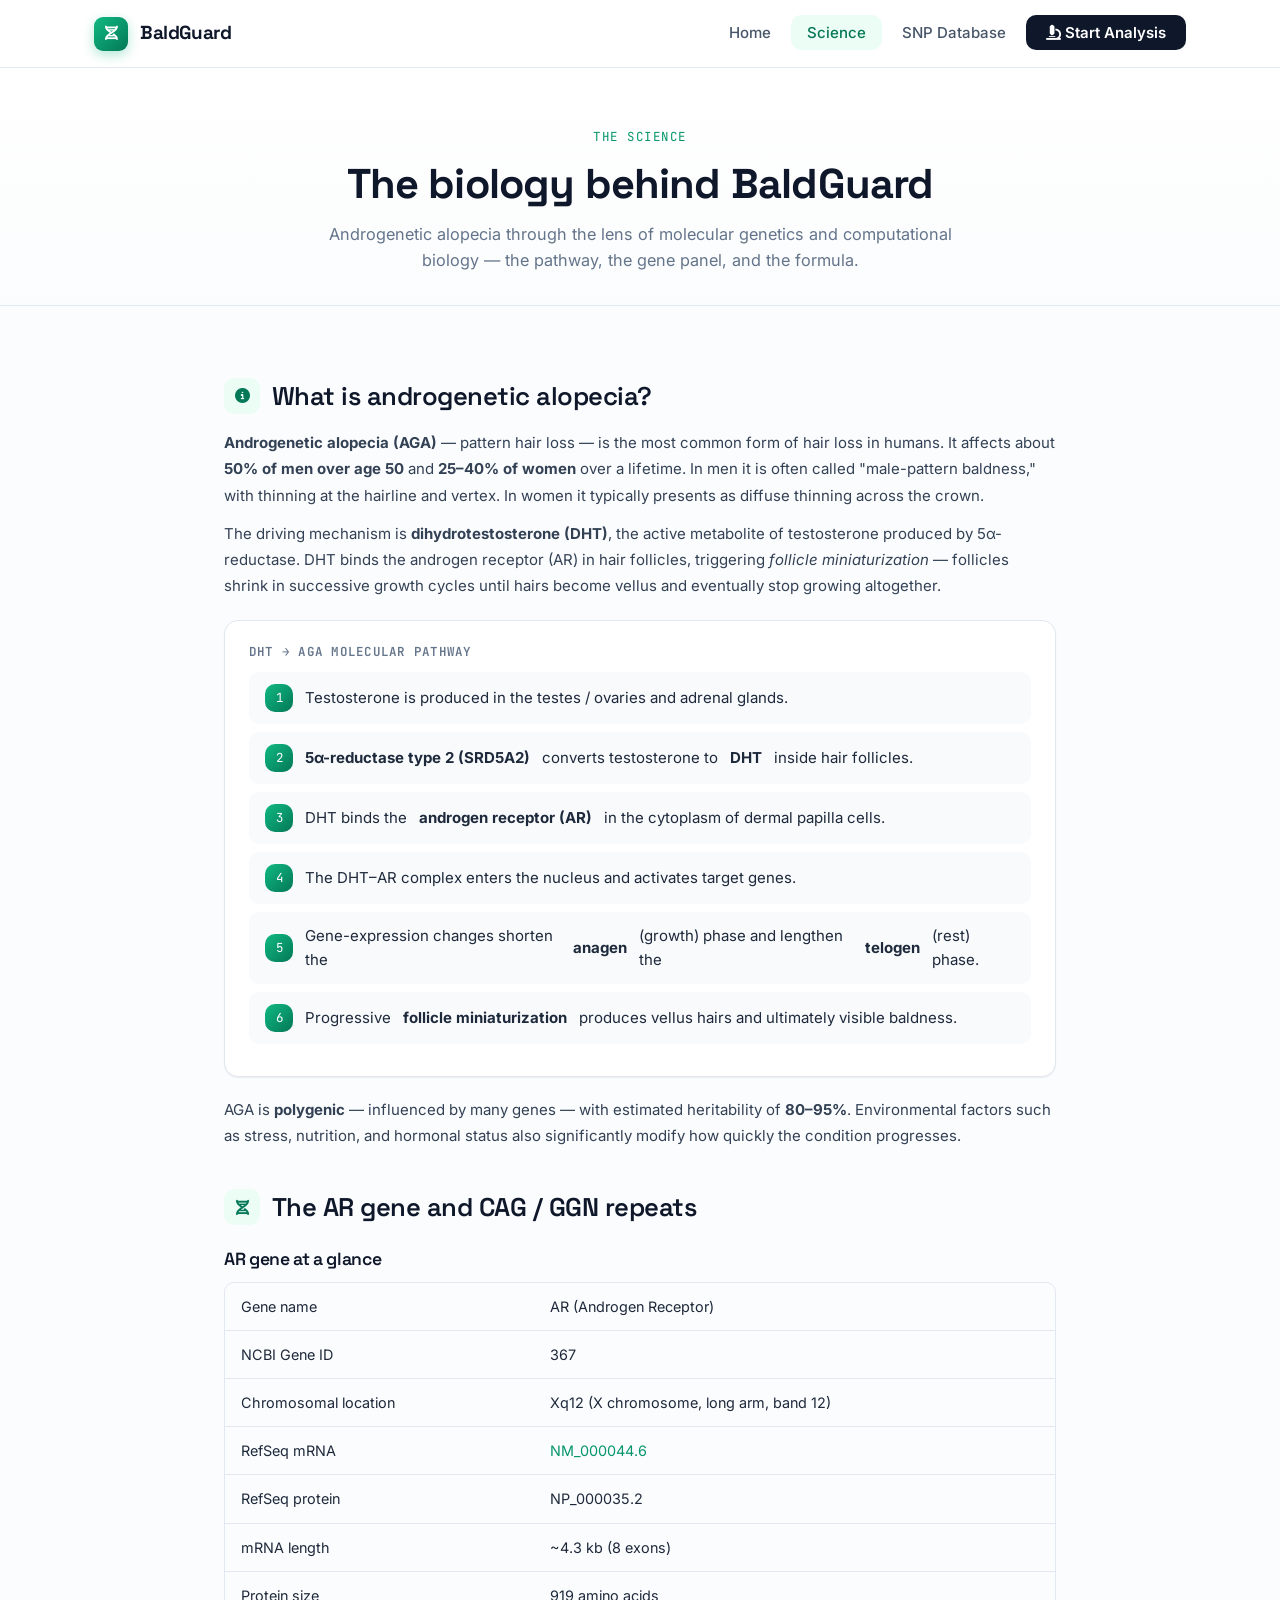
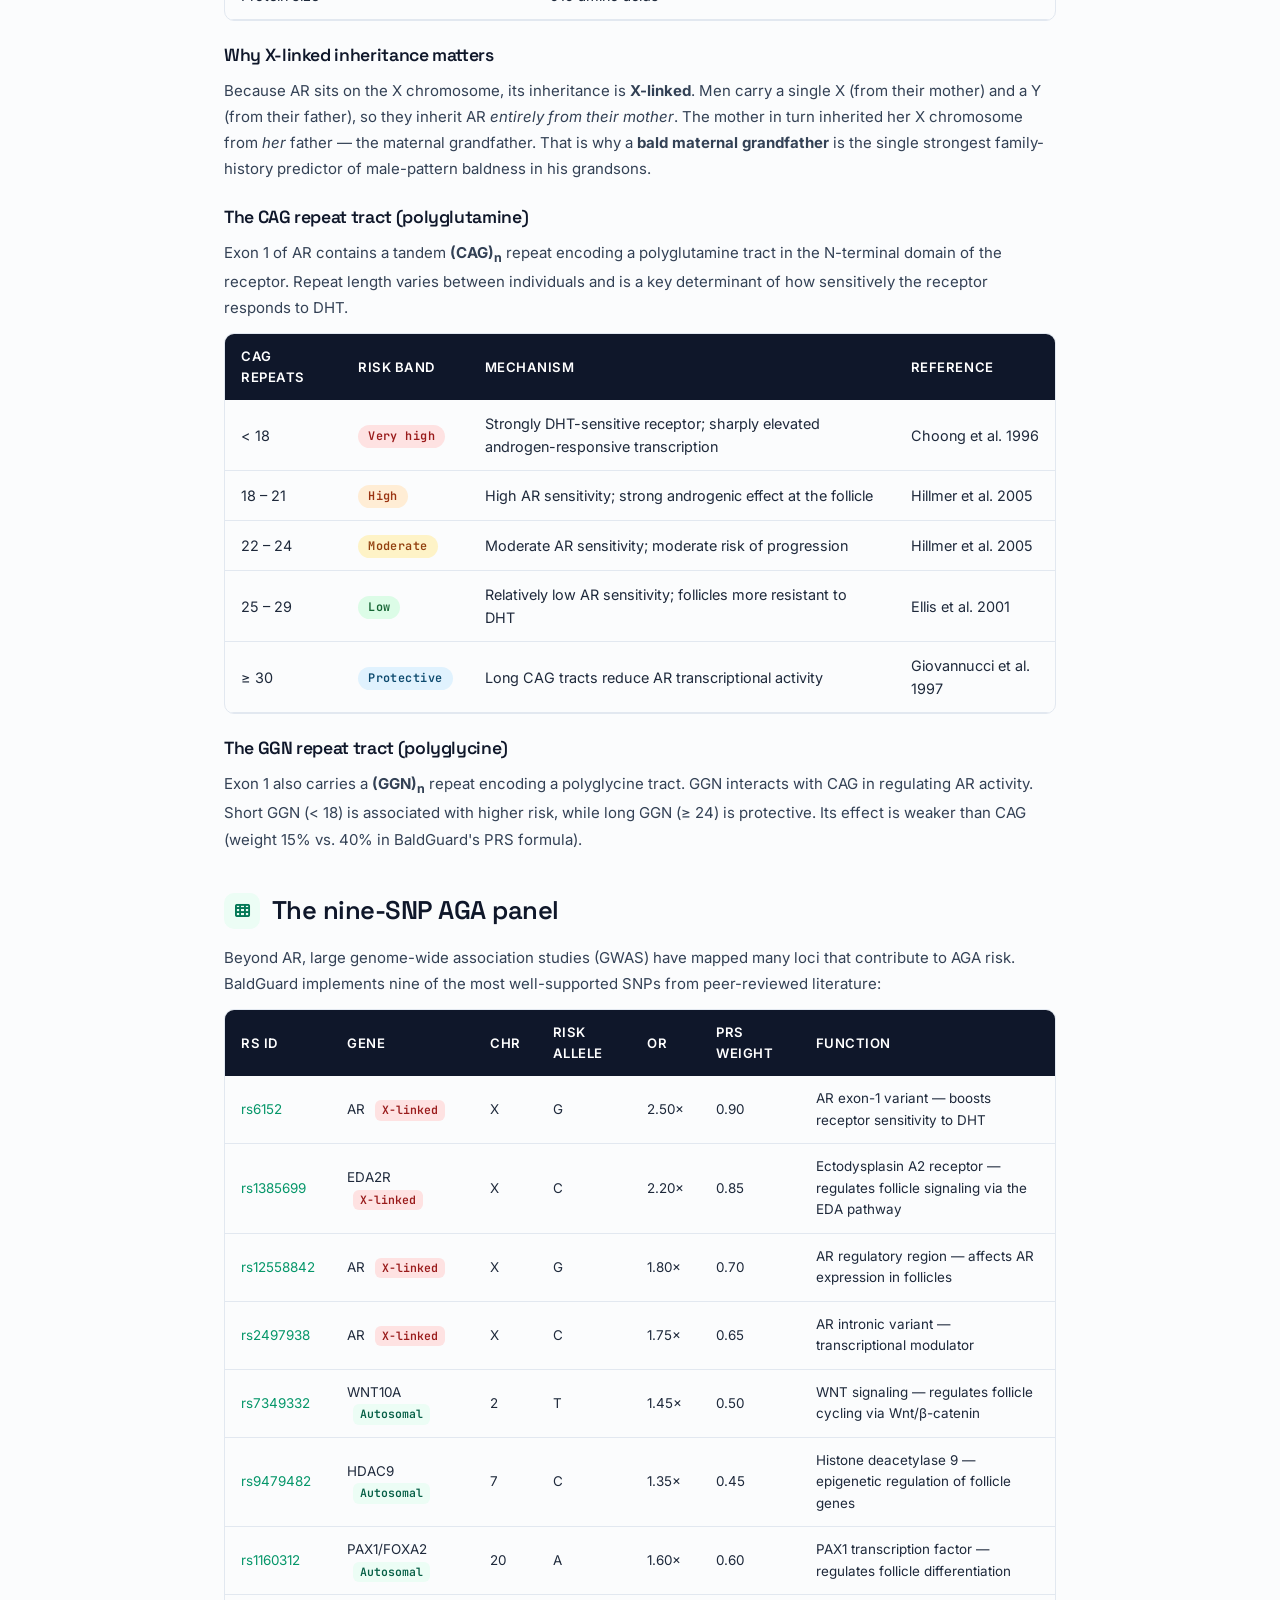
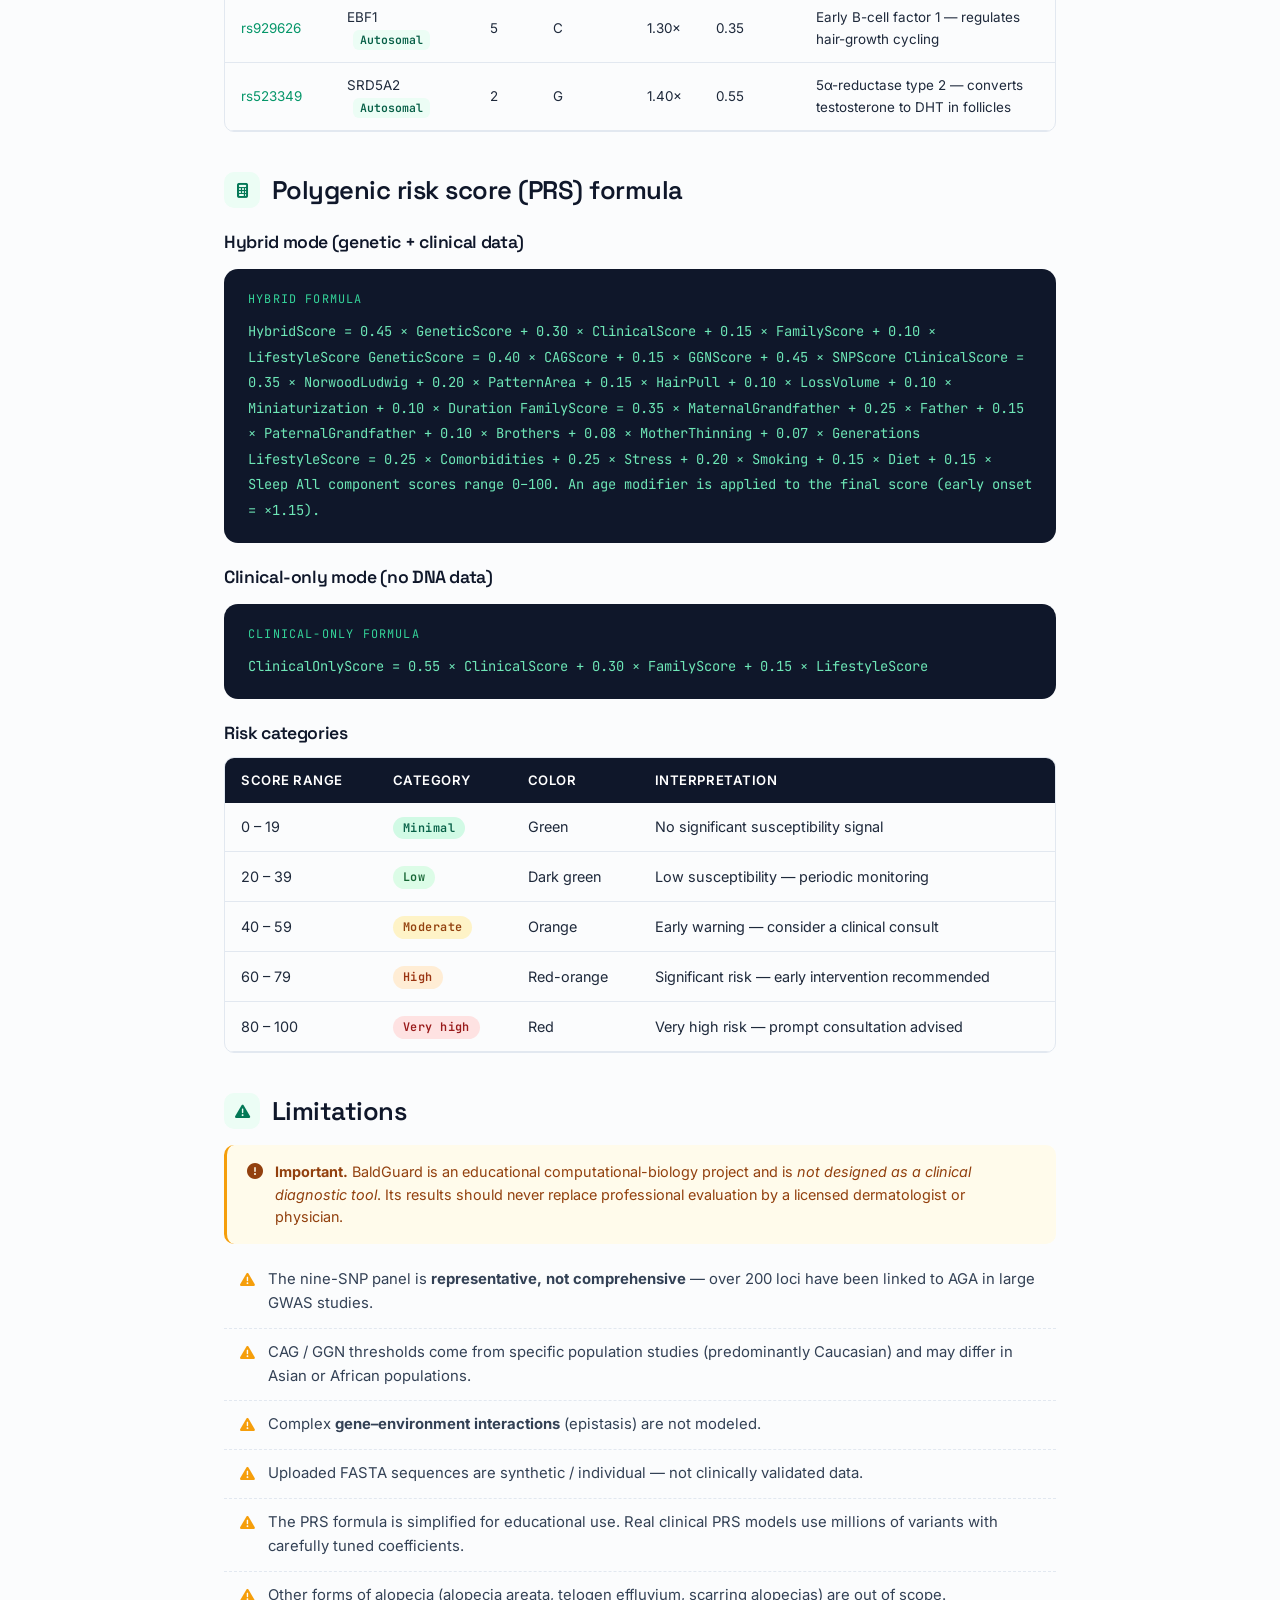
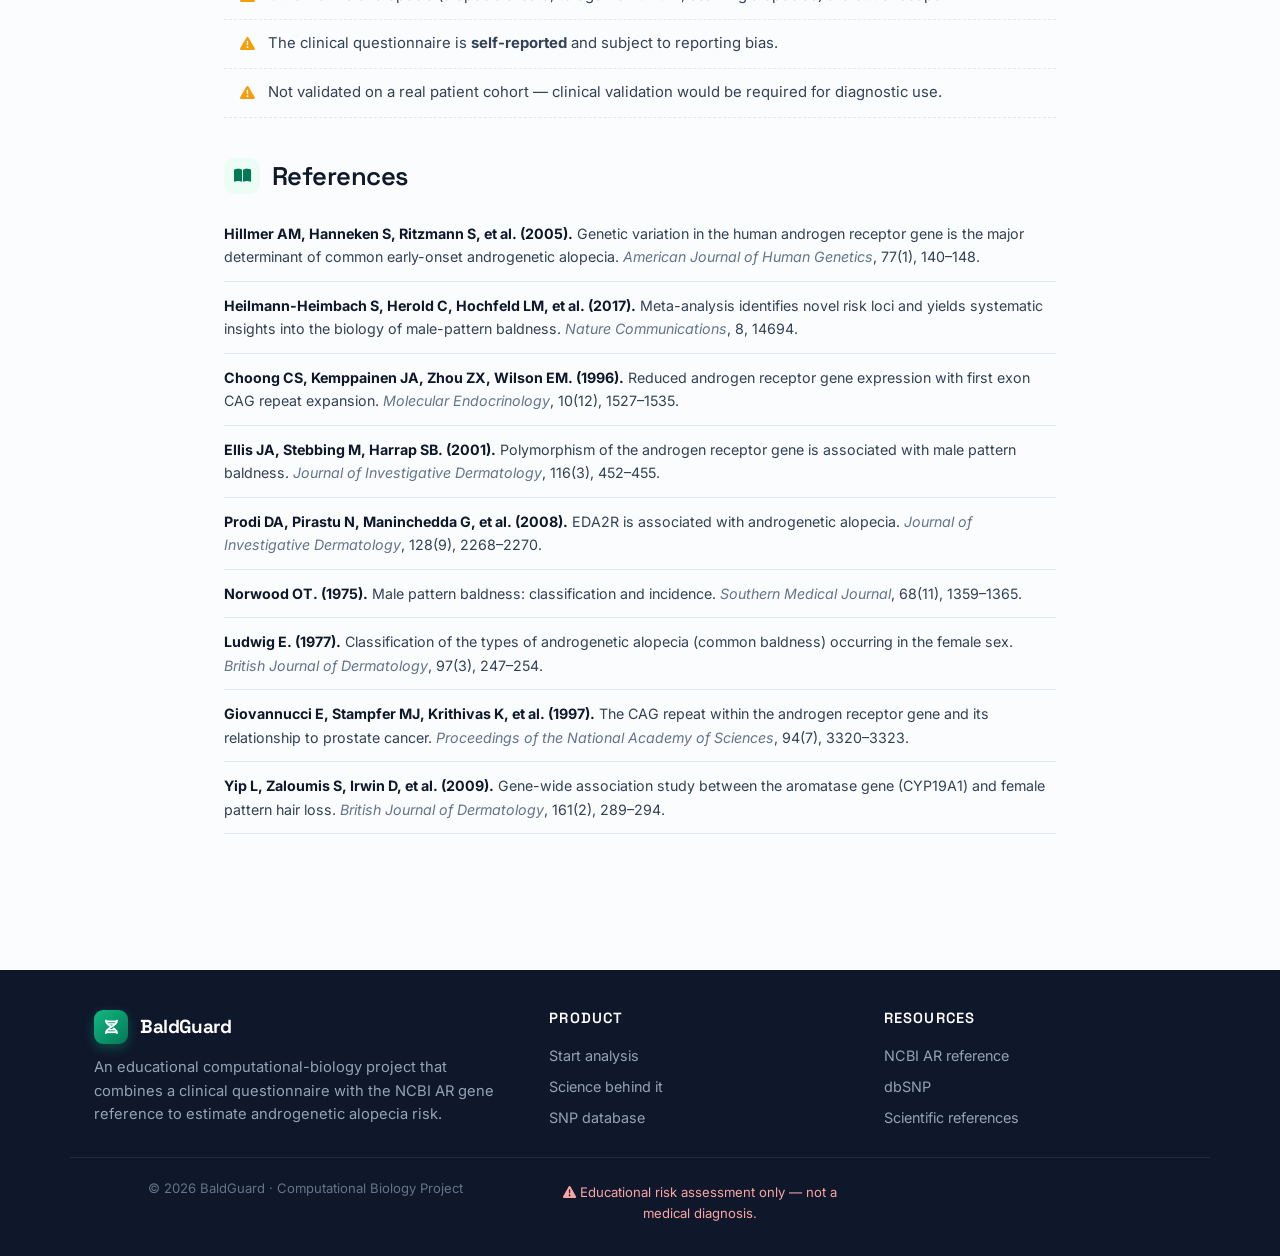
==== commit 88be4567: "Polish frontend: English-only copy, NCBI/confidence rendering, design parity - main.js: wire up phen" ====
--- a/frontend/about.html
+++ b/frontend/about.html
@@ -1,369 +1,300 @@
 <!DOCTYPE html>
-<html lang="id">
+<html lang="en">
 <head>
   <meta charset="UTF-8" />
   <meta name="viewport" content="width=device-width, initial-scale=1.0" />
-  <title>Tentang BaldGuard — Dasar Ilmiah</title>
+  <title>The science — BaldGuard</title>
+  <meta name="description" content="The biological pathway, gene panel, and risk-score formula behind BaldGuard's androgenetic alopecia estimate." />
   <link rel="stylesheet" href="css/style.css" />
   <link rel="stylesheet" href="https://cdnjs.cloudflare.com/ajax/libs/font-awesome/6.5.0/css/all.min.css" />
   <style>
-    .about-hero { background: linear-gradient(135deg,#2c3e50 0%,#1a5276 100%); color:#fff; padding:80px 20px 60px; text-align:center; }
-    .about-hero h1 { font-size:2.4rem; margin-bottom:.5rem; }
-    .about-hero p  { font-size:1.1rem; opacity:.85; max-width:640px; margin:0 auto; }
-    .content-section { max-width:900px; margin:0 auto; padding:50px 20px; }
-    .content-section h2 { font-size:1.6rem; color:#2c3e50; border-left:5px solid #27ae60; padding-left:14px; margin-bottom:1.2rem; }
-    .content-section h3 { font-size:1.15rem; color:#34495e; margin:1.5rem 0 .6rem; }
-    .content-section p  { line-height:1.75; color:#444; margin-bottom:1rem; }
-    .info-table { width:100%; border-collapse:collapse; margin:1.2rem 0; font-size:.9rem; }
-    .info-table th { background:#2c3e50; color:#fff; padding:10px 14px; text-align:left; }
-    .info-table td { padding:9px 14px; border-bottom:1px solid #e8ecef; }
-    .info-table tr:nth-child(even) td { background:#f8f9fa; }
-    .info-table td:first-child { font-weight:600; color:#2c3e50; }
-    .risk-tag { display:inline-block; padding:2px 10px; border-radius:20px; font-size:.8rem; font-weight:700; }
-    .tag-sangat-tinggi { background:#fde8e8; color:#c0392b; }
-    .tag-tinggi   { background:#fdf0e0; color:#d35400; }
-    .tag-sedang   { background:#fef9e7; color:#b7950b; }
-    .tag-rendah   { background:#e9f7ef; color:#1e8449; }
-    .tag-protektif{ background:#eaf6ff; color:#1a5276; }
-    .pathway-box { background:#eaf6ff; border:2px solid #3498db; border-radius:12px; padding:20px 24px; margin:1.2rem 0; }
-    .pathway-box h4 { color:#1a5276; margin-bottom:.8rem; font-size:1rem; }
-    .pathway-step { display:flex; align-items:center; gap:10px; margin:.4rem 0; font-size:.92rem; color:#2c3e50; }
-    .pathway-arrow { color:#3498db; font-size:1.1rem; }
-    .formula-box { background:#f4f9f4; border:2px solid #27ae60; border-radius:12px; padding:18px 22px; margin:1.2rem 0; font-family:'Courier New',monospace; font-size:.9rem; color:#2c3e50; line-height:1.8; }
-    .formula-box .formula-title { font-family:inherit; font-weight:700; color:#1e8449; margin-bottom:.5rem; display:block; font-size:.85rem; text-transform:uppercase; letter-spacing:.5px; }
-    .warn-box { background:#fff8e1; border-left:4px solid #f39c12; border-radius:8px; padding:14px 18px; margin:1rem 0; font-size:.9rem; color:#6d4c41; }
-    .warn-box i { color:#f39c12; margin-right:6px; }
-    .ref-list { list-style:none; padding:0; }
-    .ref-list li { padding:10px 0; border-bottom:1px solid #eee; font-size:.88rem; line-height:1.6; color:#444; }
-    .ref-list li strong { color:#2c3e50; }
-    .divider { border:none; border-top:2px solid #ecf0f1; margin:40px 0; }
-    .snp-badge { display:inline-block; padding:1px 7px; border-radius:4px; font-size:.78rem; font-weight:700; }
-    .snp-x { background:#fde8e8; color:#c0392b; }
-    .snp-auto { background:#e9f7ef; color:#1e8449; }
-    .limit-list { list-style:none; padding:0; }
-    .limit-list li { padding:8px 0 8px 30px; position:relative; border-bottom:1px dashed #eee; color:#555; font-size:.9rem; }
-    .limit-list li::before { content:'\f071'; font-family:'Font Awesome 6 Free'; font-weight:900; color:#e67e22; position:absolute; left:0; top:10px; }
+    .doc { max-width: 880px; margin: 0 auto; }
+    .doc h2 { font-family: var(--font-head); margin: var(--s-8) 0 var(--s-4); display: flex; align-items: center; gap: var(--s-3); font-size: 1.6rem; }
+    .doc h2 .ic { width: 36px; height: 36px; border-radius: var(--r-md); background: var(--brand-50); color: var(--brand-700); display: inline-flex; align-items: center; justify-content: center; font-size: 0.95rem; }
+    .doc h3 { font-family: var(--font-head); margin: var(--s-6) 0 var(--s-3); font-size: 1.1rem; color: var(--ink-900); }
+    .doc p  { line-height: 1.75; margin-bottom: var(--s-3); }
+
+    .pathway { background: var(--white); border: 1px solid var(--ink-200); border-radius: var(--r-lg); padding: var(--s-6); box-shadow: var(--sh-sm); margin: var(--s-5) 0; }
+    .pathway-step { display: flex; align-items: center; gap: var(--s-3); padding: var(--s-3) var(--s-4); background: var(--ink-50); border-radius: var(--r-md); margin: var(--s-2) 0; font-size: 0.94rem; }
+    .pathway-step .n { width: 28px; height: 28px; border-radius: var(--r-md); background: linear-gradient(135deg, var(--brand-500), var(--brand-700)); color: #fff; display: inline-flex; align-items: center; justify-content: center; font-family: var(--font-mono); font-size: 0.78rem; flex-shrink: 0; }
+
+    .formula-box { background: var(--ink-900); color: var(--brand-300); font-family: var(--font-mono); font-size: 0.86rem; padding: var(--s-5) var(--s-6); border-radius: var(--r-lg); line-height: 1.85; margin: var(--s-4) 0; overflow-x: auto; }
+    .formula-box .title { display: block; font-family: var(--font-mono); font-size: 0.74rem; color: var(--brand-400); text-transform: uppercase; letter-spacing: 0.1em; margin-bottom: var(--s-2); }
+
+    .risk-tag { display: inline-block; padding: 2px 10px; border-radius: var(--r-full); font-family: var(--font-mono); font-size: 0.74rem; font-weight: 600; letter-spacing: 0.04em; }
+    .tag-minimal   { background: var(--brand-100); color: var(--brand-800); }
+    .tag-low       { background: #dcfce7;          color: #166534; }
+    .tag-moderate  { background: #fef3c7;          color: #92400e; }
+    .tag-high      { background: #ffedd5;          color: #9a3412; }
+    .tag-very-high { background: #fee2e2;          color: #991b1b; }
+    .tag-protective{ background: #e0f2fe;          color: #0c4a6e; }
+
+    .snp-badge { display: inline-block; padding: 1px 7px; border-radius: var(--r-sm); font-family: var(--font-mono); font-size: 0.72rem; font-weight: 600; margin-left: 6px; }
+    .snp-x    { background: #fee2e2; color: #991b1b; }
+    .snp-auto { background: var(--brand-50); color: var(--brand-800); }
+
+    .limit-list { list-style: none; padding: 0; }
+    .limit-list li { padding: var(--s-3) var(--s-4) var(--s-3) 44px; position: relative; border-bottom: 1px dashed var(--ink-200); color: var(--ink-700); font-size: 0.93rem; line-height: 1.6; }
+    .limit-list li::before { content: '\f071'; font-family: 'Font Awesome 6 Free'; font-weight: 900; color: var(--warning); position: absolute; left: 16px; top: var(--s-3); }
+
+    .ref-list { list-style: none; padding: 0; }
+    .ref-list li { padding: var(--s-3) 0; border-bottom: 1px solid var(--ink-200); font-size: 0.89rem; line-height: 1.65; color: var(--ink-700); }
+    .ref-list li strong { color: var(--ink-900); }
+    .ref-list li em { color: var(--ink-500); }
   </style>
 </head>
 <body>
 
-<!-- Navbar -->
+<!-- ===== NAVBAR ===== -->
 <nav class="navbar">
-  <div class="nav-container">
-    <a class="nav-logo" href="index.html"><i class="fa-solid fa-dna"></i> BaldGuard</a>
-    <ul class="nav-links">
-      <li><a href="index.html">Beranda</a></li>
-      <li><a href="analyze.html">Analisis</a></li>
-      <li><a href="about.html" class="active">Tentang</a></li>
-      <li><a href="database.html">Database SNP</a></li>
+  <div class="container">
+    <a href="index.html" class="brand">
+      <div class="brand-mark"><i class="fa-solid fa-dna"></i></div>
+      BaldGuard
+    </a>
+    <ul class="nav-links" id="navLinks">
+      <li><a href="index.html">Home</a></li>
+      <li><a href="about.html" class="active">Science</a></li>
+      <li><a href="database.html">SNP Database</a></li>
+      <li><a href="analyze.html" class="nav-cta"><i class="fa-solid fa-microscope"></i> Start Analysis</a></li>
     </ul>
     <button class="hamburger" id="hamburger" aria-label="Menu"><i class="fa-solid fa-bars"></i></button>
   </div>
 </nav>
 
-<!-- Hero -->
-<section class="about-hero">
-  <h1><i class="fa-solid fa-flask-vial"></i> Dasar Ilmiah BaldGuard</h1>
-  <p>Memahami Androgenetic Alopecia melalui perspektif genetika molekuler dan biologi komputasi</p>
+<!-- ===== PAGE HEAD ===== -->
+<section class="page-head">
+  <div class="container">
+    <span class="eyebrow">The science</span>
+    <h1>The biology behind BaldGuard</h1>
+    <p>Androgenetic alopecia through the lens of molecular genetics and computational biology — the pathway, the gene panel, and the formula.</p>
+  </div>
 </section>
 
-<!-- Section 1: AGA -->
-<section class="content-section">
-  <h2><i class="fa-solid fa-circle-info" style="color:#27ae60;"></i> Apa itu Androgenetic Alopecia?</h2>
-  <p>
-    <strong>Androgenetic Alopecia (AGA)</strong> — atau kerontokan rambut pola androgenetik — adalah
-    bentuk kebotakan paling umum pada manusia. AGA mempengaruhi sekitar <strong>50% pria di atas usia
-    50 tahun</strong> dan <strong>25-40% wanita</strong> sepanjang hidup mereka. Pada pria, kondisi ini
-    sering disebut "male pattern baldness" dengan pola karakteristik penipisan di hairline dan vertex
-    (puncak kepala). Pada wanita, terjadi penipisan difus di bagian tengah kepala.
-  </p>
-  <p>
-    Mekanisme utama AGA melibatkan <strong>dihidrotestosteron (DHT)</strong>, metabolit aktif dari
-    testosteron yang diproduksi oleh enzim 5α-reduktase. DHT berikatan dengan reseptor androgen (AR)
-    di folikel rambut, memicu proses <em>miniaturisasi folikel</em> — folikel mengecil secara bertahap,
-    menghasilkan rambut yang semakin tipis dan pendek, hingga akhirnya berhenti tumbuh sama sekali.
-  </p>
-
-  <div class="pathway-box">
-    <h4><i class="fa-solid fa-arrow-trend-down"></i> Jalur Molekuler DHT → Kebotakan</h4>
-    <div class="pathway-step"><i class="fa-solid fa-circle-dot pathway-arrow"></i> Testosteron diproduksi di testis/ovarium dan kelenjar adrenal</div>
-    <div class="pathway-step"><i class="fa-solid fa-arrow-down pathway-arrow"></i> Enzim <strong>5α-reduktase tipe 2 (SRD5A2)</strong> mengkonversi testosteron → <strong>DHT</strong> di folikel rambut</div>
-    <div class="pathway-step"><i class="fa-solid fa-arrow-down pathway-arrow"></i> DHT berikatan dengan <strong>Androgen Receptor (AR)</strong> di sitoplasma sel papilla dermal</div>
-    <div class="pathway-step"><i class="fa-solid fa-arrow-down pathway-arrow"></i> Kompleks DHT-AR masuk ke nukleus → mengaktivasi gen target</div>
-    <div class="pathway-step"><i class="fa-solid fa-arrow-down pathway-arrow"></i> Perubahan ekspresi gen memperpendek <strong>fase anagen</strong> (pertumbuhan) dan memanjangkan <strong>fase telogen</strong></div>
-    <div class="pathway-step"><i class="fa-solid fa-arrow-down pathway-arrow"></i> <strong>Miniaturisasi folikel</strong> progresif → rambut vellus → kebotakan</div>
-  </div>
-
-  <p>
-    AGA bersifat <strong>poligenik</strong> — dipengaruhi oleh banyak gen — dengan heritabilitas diperkirakan
-    <strong>80-95%</strong>. Namun faktor lingkungan seperti stres, nutrisi, dan hormonal juga berperan
-    signifikan dalam kecepatan progresivitasnya.
-  </p>
+<!-- ===== CONTENT ===== -->
+<section class="section" style="padding-top:var(--s-7);">
+  <div class="container doc">
+
+    <!-- ── What is AGA ── -->
+    <h2><span class="ic"><i class="fa-solid fa-circle-info"></i></span> What is androgenetic alopecia?</h2>
+    <p>
+      <strong>Androgenetic alopecia (AGA)</strong> — pattern hair loss — is the most common form of hair loss in humans.
+      It affects about <strong>50% of men over age 50</strong> and <strong>25–40% of women</strong> over a lifetime.
+      In men it is often called "male-pattern baldness," with thinning at the hairline and vertex.
+      In women it typically presents as diffuse thinning across the crown.
+    </p>
+    <p>
+      The driving mechanism is <strong>dihydrotestosterone (DHT)</strong>, the active metabolite of testosterone produced
+      by 5α-reductase. DHT binds the androgen receptor (AR) in hair follicles, triggering
+      <em>follicle miniaturization</em> — follicles shrink in successive growth cycles until hairs become vellus and
+      eventually stop growing altogether.
+    </p>
+
+    <div class="pathway">
+      <h4 style="font-family:var(--font-mono);font-size:0.78rem;text-transform:uppercase;letter-spacing:0.1em;color:var(--ink-500);margin-bottom:var(--s-3);">DHT → AGA molecular pathway</h4>
+      <div class="pathway-step"><span class="n">1</span> Testosterone is produced in the testes / ovaries and adrenal glands.</div>
+      <div class="pathway-step"><span class="n">2</span> <strong>5α-reductase type 2 (SRD5A2)</strong> converts testosterone to <strong>DHT</strong> inside hair follicles.</div>
+      <div class="pathway-step"><span class="n">3</span> DHT binds the <strong>androgen receptor (AR)</strong> in the cytoplasm of dermal papilla cells.</div>
+      <div class="pathway-step"><span class="n">4</span> The DHT–AR complex enters the nucleus and activates target genes.</div>
+      <div class="pathway-step"><span class="n">5</span> Gene-expression changes shorten the <strong>anagen</strong> (growth) phase and lengthen the <strong>telogen</strong> (rest) phase.</div>
+      <div class="pathway-step"><span class="n">6</span> Progressive <strong>follicle miniaturization</strong> produces vellus hairs and ultimately visible baldness.</div>
+    </div>
+
+    <p>
+      AGA is <strong>polygenic</strong> — influenced by many genes — with estimated heritability of
+      <strong>80–95%</strong>. Environmental factors such as stress, nutrition, and hormonal status also significantly
+      modify how quickly the condition progresses.
+    </p>
+
+    <!-- ── AR gene + CAG ── -->
+    <h2><span class="ic"><i class="fa-solid fa-dna"></i></span> The AR gene and CAG / GGN repeats</h2>
+
+    <h3>AR gene at a glance</h3>
+    <div class="tbl-wrap">
+      <table class="tbl">
+        <tbody>
+          <tr><td>Gene name</td><td>AR (Androgen Receptor)</td></tr>
+          <tr><td>NCBI Gene ID</td><td>367</td></tr>
+          <tr><td>Chromosomal location</td><td>Xq12 (X chromosome, long arm, band 12)</td></tr>
+          <tr><td>RefSeq mRNA</td><td><a href="https://www.ncbi.nlm.nih.gov/nuccore/NM_000044.6" target="_blank" rel="noopener">NM_000044.6</a></td></tr>
+          <tr><td>RefSeq protein</td><td>NP_000035.2</td></tr>
+          <tr><td>mRNA length</td><td>~4.3 kb (8 exons)</td></tr>
+          <tr><td>Protein size</td><td>919 amino acids</td></tr>
+        </tbody>
+      </table>
+    </div>
+
+    <h3>Why X-linked inheritance matters</h3>
+    <p>
+      Because AR sits on the X chromosome, its inheritance is <strong>X-linked</strong>. Men carry a single X (from their mother)
+      and a Y (from their father), so they inherit AR <em>entirely from their mother</em>. The mother in turn inherited her
+      X chromosome from <em>her</em> father — the maternal grandfather. That is why a <strong>bald maternal grandfather</strong>
+      is the single strongest family-history predictor of male-pattern baldness in his grandsons.
+    </p>
+
+    <h3>The CAG repeat tract (polyglutamine)</h3>
+    <p>
+      Exon 1 of AR contains a tandem <strong>(CAG)<sub>n</sub></strong> repeat encoding a polyglutamine tract in the
+      N-terminal domain of the receptor. Repeat length varies between individuals and is a key determinant of how
+      sensitively the receptor responds to DHT.
+    </p>
+
+    <div class="tbl-wrap">
+      <table class="tbl">
+        <thead><tr><th>CAG repeats</th><th>Risk band</th><th>Mechanism</th><th>Reference</th></tr></thead>
+        <tbody>
+          <tr><td>&lt; 18</td><td><span class="risk-tag tag-very-high">Very high</span></td><td>Strongly DHT-sensitive receptor; sharply elevated androgen-responsive transcription</td><td>Choong et al. 1996</td></tr>
+          <tr><td>18 – 21</td><td><span class="risk-tag tag-high">High</span></td><td>High AR sensitivity; strong androgenic effect at the follicle</td><td>Hillmer et al. 2005</td></tr>
+          <tr><td>22 – 24</td><td><span class="risk-tag tag-moderate">Moderate</span></td><td>Moderate AR sensitivity; moderate risk of progression</td><td>Hillmer et al. 2005</td></tr>
+          <tr><td>25 – 29</td><td><span class="risk-tag tag-low">Low</span></td><td>Relatively low AR sensitivity; follicles more resistant to DHT</td><td>Ellis et al. 2001</td></tr>
+          <tr><td>≥ 30</td><td><span class="risk-tag tag-protective">Protective</span></td><td>Long CAG tracts reduce AR transcriptional activity</td><td>Giovannucci et al. 1997</td></tr>
+        </tbody>
+      </table>
+    </div>
+
+    <h3>The GGN repeat tract (polyglycine)</h3>
+    <p>
+      Exon 1 also carries a <strong>(GGN)<sub>n</sub></strong> repeat encoding a polyglycine tract. GGN interacts with CAG
+      in regulating AR activity. Short GGN (&lt; 18) is associated with higher risk, while long GGN (≥ 24) is protective.
+      Its effect is weaker than CAG (weight 15% vs. 40% in BaldGuard's PRS formula).
+    </p>
+
+    <!-- ── SNP panel ── -->
+    <h2><span class="ic"><i class="fa-solid fa-table-cells"></i></span> The nine-SNP AGA panel</h2>
+    <p>
+      Beyond AR, large genome-wide association studies (GWAS) have mapped many loci that contribute to AGA risk.
+      BaldGuard implements nine of the most well-supported SNPs from peer-reviewed literature:
+    </p>
+
+    <div class="tbl-wrap">
+      <table class="tbl" style="font-size:0.84rem;">
+        <thead><tr><th>rs ID</th><th>Gene</th><th>Chr</th><th>Risk allele</th><th>OR</th><th>PRS weight</th><th>Function</th></tr></thead>
+        <tbody>
+          <tr><td><a href="https://www.ncbi.nlm.nih.gov/snp/rs6152"     target="_blank" rel="noopener">rs6152</a></td><td>AR <span class="snp-badge snp-x">X-linked</span></td><td>X</td><td>G</td><td>2.50×</td><td>0.90</td><td>AR exon-1 variant — boosts receptor sensitivity to DHT</td></tr>
+          <tr><td><a href="https://www.ncbi.nlm.nih.gov/snp/rs1385699"  target="_blank" rel="noopener">rs1385699</a></td><td>EDA2R <span class="snp-badge snp-x">X-linked</span></td><td>X</td><td>C</td><td>2.20×</td><td>0.85</td><td>Ectodysplasin A2 receptor — regulates follicle signaling via the EDA pathway</td></tr>
+          <tr><td><a href="https://www.ncbi.nlm.nih.gov/snp/rs12558842" target="_blank" rel="noopener">rs12558842</a></td><td>AR <span class="snp-badge snp-x">X-linked</span></td><td>X</td><td>G</td><td>1.80×</td><td>0.70</td><td>AR regulatory region — affects AR expression in follicles</td></tr>
+          <tr><td><a href="https://www.ncbi.nlm.nih.gov/snp/rs2497938"  target="_blank" rel="noopener">rs2497938</a></td><td>AR <span class="snp-badge snp-x">X-linked</span></td><td>X</td><td>C</td><td>1.75×</td><td>0.65</td><td>AR intronic variant — transcriptional modulator</td></tr>
+          <tr><td><a href="https://www.ncbi.nlm.nih.gov/snp/rs7349332"  target="_blank" rel="noopener">rs7349332</a></td><td>WNT10A <span class="snp-badge snp-auto">Autosomal</span></td><td>2</td><td>T</td><td>1.45×</td><td>0.50</td><td>WNT signaling — regulates follicle cycling via Wnt/β-catenin</td></tr>
+          <tr><td><a href="https://www.ncbi.nlm.nih.gov/snp/rs9479482"  target="_blank" rel="noopener">rs9479482</a></td><td>HDAC9 <span class="snp-badge snp-auto">Autosomal</span></td><td>7</td><td>C</td><td>1.35×</td><td>0.45</td><td>Histone deacetylase 9 — epigenetic regulation of follicle genes</td></tr>
+          <tr><td><a href="https://www.ncbi.nlm.nih.gov/snp/rs1160312"  target="_blank" rel="noopener">rs1160312</a></td><td>PAX1/FOXA2 <span class="snp-badge snp-auto">Autosomal</span></td><td>20</td><td>A</td><td>1.60×</td><td>0.60</td><td>PAX1 transcription factor — regulates follicle differentiation</td></tr>
+          <tr><td><a href="https://www.ncbi.nlm.nih.gov/snp/rs929626"   target="_blank" rel="noopener">rs929626</a></td><td>EBF1 <span class="snp-badge snp-auto">Autosomal</span></td><td>5</td><td>C</td><td>1.30×</td><td>0.35</td><td>Early B-cell factor 1 — regulates hair-growth cycling</td></tr>
+          <tr><td><a href="https://www.ncbi.nlm.nih.gov/snp/rs523349"   target="_blank" rel="noopener">rs523349</a></td><td>SRD5A2 <span class="snp-badge snp-auto">Autosomal</span></td><td>2</td><td>G</td><td>1.40×</td><td>0.55</td><td>5α-reductase type 2 — converts testosterone to DHT in follicles</td></tr>
+        </tbody>
+      </table>
+    </div>
+
+    <!-- ── Formula ── -->
+    <h2><span class="ic"><i class="fa-solid fa-calculator"></i></span> Polygenic risk score (PRS) formula</h2>
+
+    <h3>Hybrid mode (genetic + clinical data)</h3>
+    <div class="formula-box">
+      <span class="title">Hybrid formula</span>
+HybridScore   = 0.45 × GeneticScore + 0.30 × ClinicalScore + 0.15 × FamilyScore + 0.10 × LifestyleScore
+
+GeneticScore  = 0.40 × CAGScore + 0.15 × GGNScore + 0.45 × SNPScore
+ClinicalScore = 0.35 × NorwoodLudwig + 0.20 × PatternArea + 0.15 × HairPull + 0.10 × LossVolume + 0.10 × Miniaturization + 0.10 × Duration
+FamilyScore   = 0.35 × MaternalGrandfather + 0.25 × Father + 0.15 × PaternalGrandfather + 0.10 × Brothers + 0.08 × MotherThinning + 0.07 × Generations
+LifestyleScore = 0.25 × Comorbidities + 0.25 × Stress + 0.20 × Smoking + 0.15 × Diet + 0.15 × Sleep
+
+All component scores range 0–100. An age modifier is applied to the final score (early onset = ×1.15).
+    </div>
+
+    <h3>Clinical-only mode (no DNA data)</h3>
+    <div class="formula-box">
+      <span class="title">Clinical-only formula</span>
+ClinicalOnlyScore = 0.55 × ClinicalScore + 0.30 × FamilyScore + 0.15 × LifestyleScore
+    </div>
+
+    <h3>Risk categories</h3>
+    <div class="tbl-wrap">
+      <table class="tbl">
+        <thead><tr><th>Score range</th><th>Category</th><th>Color</th><th>Interpretation</th></tr></thead>
+        <tbody>
+          <tr><td>0 – 19</td><td><span class="risk-tag tag-minimal">Minimal</span></td><td>Green</td><td>No significant susceptibility signal</td></tr>
+          <tr><td>20 – 39</td><td><span class="risk-tag tag-low">Low</span></td><td>Dark green</td><td>Low susceptibility — periodic monitoring</td></tr>
+          <tr><td>40 – 59</td><td><span class="risk-tag tag-moderate">Moderate</span></td><td>Orange</td><td>Early warning — consider a clinical consult</td></tr>
+          <tr><td>60 – 79</td><td><span class="risk-tag tag-high">High</span></td><td>Red-orange</td><td>Significant risk — early intervention recommended</td></tr>
+          <tr><td>80 – 100</td><td><span class="risk-tag tag-very-high">Very high</span></td><td>Red</td><td>Very high risk — prompt consultation advised</td></tr>
+        </tbody>
+      </table>
+    </div>
+
+    <!-- ── Limitations ── -->
+    <h2><span class="ic"><i class="fa-solid fa-triangle-exclamation"></i></span> Limitations</h2>
+
+    <div class="info info--warn">
+      <i class="fa-solid fa-circle-exclamation"></i>
+      <div>
+        <strong>Important.</strong> BaldGuard is an educational computational-biology project and is
+        <em>not designed as a clinical diagnostic tool</em>. Its results should never replace professional
+        evaluation by a licensed dermatologist or physician.
+      </div>
+    </div>
+
+    <ul class="limit-list">
+      <li>The nine-SNP panel is <strong>representative, not comprehensive</strong> — over 200 loci have been linked to AGA in large GWAS studies.</li>
+      <li>CAG / GGN thresholds come from specific population studies (predominantly Caucasian) and may differ in Asian or African populations.</li>
+      <li>Complex <strong>gene–environment interactions</strong> (epistasis) are not modeled.</li>
+      <li>Uploaded FASTA sequences are synthetic / individual — not clinically validated data.</li>
+      <li>The PRS formula is simplified for educational use. Real clinical PRS models use millions of variants with carefully tuned coefficients.</li>
+      <li>Other forms of alopecia (alopecia areata, telogen effluvium, scarring alopecias) are out of scope.</li>
+      <li>The clinical questionnaire is <strong>self-reported</strong> and subject to reporting bias.</li>
+      <li>Not validated on a real patient cohort — clinical validation would be required for diagnostic use.</li>
+    </ul>
+
+    <!-- ── References ── -->
+    <h2 id="references"><span class="ic"><i class="fa-solid fa-book-open"></i></span> References</h2>
+    <ul class="ref-list">
+      <li><strong>Hillmer AM, Hanneken S, Ritzmann S, et al. (2005).</strong> Genetic variation in the human androgen receptor gene is the major determinant of common early-onset androgenetic alopecia. <em>American Journal of Human Genetics</em>, 77(1), 140–148.</li>
+      <li><strong>Heilmann-Heimbach S, Herold C, Hochfeld LM, et al. (2017).</strong> Meta-analysis identifies novel risk loci and yields systematic insights into the biology of male-pattern baldness. <em>Nature Communications</em>, 8, 14694.</li>
+      <li><strong>Choong CS, Kemppainen JA, Zhou ZX, Wilson EM. (1996).</strong> Reduced androgen receptor gene expression with first exon CAG repeat expansion. <em>Molecular Endocrinology</em>, 10(12), 1527–1535.</li>
+      <li><strong>Ellis JA, Stebbing M, Harrap SB. (2001).</strong> Polymorphism of the androgen receptor gene is associated with male pattern baldness. <em>Journal of Investigative Dermatology</em>, 116(3), 452–455.</li>
+      <li><strong>Prodi DA, Pirastu N, Maninchedda G, et al. (2008).</strong> EDA2R is associated with androgenetic alopecia. <em>Journal of Investigative Dermatology</em>, 128(9), 2268–2270.</li>
+      <li><strong>Norwood OT. (1975).</strong> Male pattern baldness: classification and incidence. <em>Southern Medical Journal</em>, 68(11), 1359–1365.</li>
+      <li><strong>Ludwig E. (1977).</strong> Classification of the types of androgenetic alopecia (common baldness) occurring in the female sex. <em>British Journal of Dermatology</em>, 97(3), 247–254.</li>
+      <li><strong>Giovannucci E, Stampfer MJ, Krithivas K, et al. (1997).</strong> The CAG repeat within the androgen receptor gene and its relationship to prostate cancer. <em>Proceedings of the National Academy of Sciences</em>, 94(7), 3320–3323.</li>
+      <li><strong>Yip L, Zaloumis S, Irwin D, et al. (2009).</strong> Gene-wide association study between the aromatase gene (CYP19A1) and female pattern hair loss. <em>British Journal of Dermatology</em>, 161(2), 289–294.</li>
+    </ul>
+
+  </div>
 </section>
 
-<hr class="divider" />
-
-<!-- Section 2: Gen AR -->
-<section class="content-section">
-  <h2><i class="fa-solid fa-dna" style="color:#3498db;"></i> Gen AR dan Repeats CAG/GGN</h2>
-
-  <h3>Informasi Gen AR</h3>
-  <table class="info-table">
-    <tr><td>Nama Gen</td><td>AR (Androgen Receptor)</td></tr>
-    <tr><td>NCBI Gene ID</td><td>367</td></tr>
-    <tr><td>Lokasi Kromosom</td><td>Xq12 (kromosom X, lengan panjang, pita 12)</td></tr>
-    <tr><td>RefSeq mRNA</td><td>NM_000044.6</td></tr>
-    <tr><td>RefSeq Protein</td><td>NP_000035.2</td></tr>
-    <tr><td>Panjang mRNA</td><td>~4,3 kb (8 exon)</td></tr>
-    <tr><td>Ukuran Protein</td><td>919 asam amino</td></tr>
-  </table>
-
-  <h3>Signifikansi X-Linked dalam Pewarisan AGA</h3>
-  <p>
-    Karena gen AR terletak di kromosom X, pola pewarisannya bersifat <strong>X-linked</strong>. Pria
-    memiliki satu salinan kromosom X (dari ibu) dan satu Y (dari ayah). Artinya, pria mewarisi gen AR
-    <em>sepenuhnya dari ibu mereka</em>. Dan ibu mewarisi kromosom X dari ayah mereka (kakek dari sisi ibu).
-    Inilah mengapa <strong>kakek dari sisi ibu yang botak</strong> adalah prediktor paling kuat untuk
-    risiko kebotakan pada cucu laki-lakinya.
-  </p>
-
-  <h3>CAG Repeat Tract (Poliglutamin)</h3>
-  <p>
-    Exon 1 gen AR mengandung sekuens tandem repetitif <strong>(CAG)n</strong> yang mengkode
-    poliglutamin (polyQ tract) pada N-terminal domain protein AR. Panjang repeat ini bervariasi
-    antara individu dan merupakan penentu kunci sensitivitas reseptor terhadap DHT.
-  </p>
-
-  <table class="info-table">
-    <thead><tr><th>Jumlah CAG Repeats</th><th>Kategori Risiko</th><th>Mekanisme</th><th>Referensi</th></tr></thead>
-    <tbody>
-      <tr><td>&lt; 18</td><td><span class="risk-tag tag-sangat-tinggi">SANGAT TINGGI</span></td><td>Reseptor sangat sensitif DHT; transkripsi androgen-responsif meningkat drastis</td><td>Choong et al. 1996</td></tr>
-      <tr><td>18 – 21</td><td><span class="risk-tag tag-tinggi">TINGGI</span></td><td>Sensitivitas AR tinggi; efek androgenik kuat pada folikel rambut</td><td>Hillmer et al. 2005</td></tr>
-      <tr><td>22 – 24</td><td><span class="risk-tag tag-sedang">SEDANG</span></td><td>Sensitivitas AR moderat; risiko progresivitas sedang</td><td>Hillmer et al. 2005</td></tr>
-      <tr><td>25 – 29</td><td><span class="risk-tag tag-rendah">RENDAH</span></td><td>Sensitivitas AR relatif rendah; folikel lebih tahan terhadap DHT</td><td>Ellis et al. 2001</td></tr>
-      <tr><td>≥ 30</td><td><span class="risk-tag tag-protektif">PROTEKTIF</span></td><td>CAG panjang menurunkan aktivitas transkripsi AR; efek protektif</td><td>Giovannucci et al. 1999</td></tr>
-    </tbody>
-  </table>
-
-  <h3>GGN Repeat Tract (Poliglisin)</h3>
-  <p>
-    Selain CAG, exon 1 AR juga mengandung <strong>(GGN)n</strong> yang mengkode poliglisin (polyG).
-    Repeat ini berinteraksi dengan CAG dalam regulasi aktivitas AR. GGN pendek (&lt;18) dikaitkan dengan
-    risiko lebih tinggi, sementara GGN panjang (&ge;24) bersifat protektif. Efeknya lebih lemah
-    dibandingkan CAG (bobot 15% vs 40% dalam formula PRS BaldGuard).
-  </p>
-</section>
-
-<hr class="divider" />
-
-<!-- Section 3: SNP Panel -->
-<section class="content-section">
-  <h2><i class="fa-solid fa-table-cells" style="color:#e74c3c;"></i> Panel 9 SNP Terkait AGA</h2>
-  <p>
-    Selain gen AR, studi GWAS (<em>Genome-Wide Association Studies</em>) telah mengidentifikasi
-    banyak lokus genomik yang berkontribusi terhadap risiko AGA. BaldGuard mengimplementasikan
-    9 SNP yang paling kuat berdasarkan bukti literatur peer-reviewed:
-  </p>
-
-  <table class="info-table" style="font-size:.85rem;">
-    <thead>
-      <tr>
-        <th>rs ID</th><th>Gen</th><th>Chr</th><th>Alel Risiko</th>
-        <th>Odds Ratio</th><th>Bobot PRS</th><th>Fungsi Biologis</th>
-      </tr>
-    </thead>
-    <tbody>
-      <tr>
-        <td><a href="https://www.ncbi.nlm.nih.gov/snp/rs6152" target="_blank" rel="noopener">rs6152</a></td>
-        <td>AR <span class="snp-badge snp-x">X-linked</span></td><td>X</td><td>G</td>
-        <td>2.50×</td><td>0.90</td>
-        <td>Varian exon 1 AR — meningkatkan sensitivitas reseptor androgen terhadap DHT</td>
-      </tr>
-      <tr>
-        <td><a href="https://www.ncbi.nlm.nih.gov/snp/rs1385699" target="_blank" rel="noopener">rs1385699</a></td>
-        <td>EDA2R <span class="snp-badge snp-x">X-linked</span></td><td>X</td><td>C</td>
-        <td>2.20×</td><td>0.85</td>
-        <td>Ectodysplasin A2 receptor — mengatur sinyal folikel rambut via EDA pathway</td>
-      </tr>
-      <tr>
-        <td><a href="https://www.ncbi.nlm.nih.gov/snp/rs12558842" target="_blank" rel="noopener">rs12558842</a></td>
-        <td>AR <span class="snp-badge snp-x">X-linked</span></td><td>X</td><td>G</td>
-        <td>1.80×</td><td>0.70</td>
-        <td>Daerah regulatori AR — mempengaruhi ekspresi gen di folikel rambut</td>
-      </tr>
-      <tr>
-        <td><a href="https://www.ncbi.nlm.nih.gov/snp/rs2497938" target="_blank" rel="noopener">rs2497938</a></td>
-        <td>AR <span class="snp-badge snp-x">X-linked</span></td><td>X</td><td>C</td>
-        <td>1.75×</td><td>0.65</td>
-        <td>Varian intronik AR — modulator transkripsi androgen receptor</td>
-      </tr>
-      <tr>
-        <td><a href="https://www.ncbi.nlm.nih.gov/snp/rs7349332" target="_blank" rel="noopener">rs7349332</a></td>
-        <td>WNT10A <span class="snp-badge snp-auto">Autosomal</span></td><td>2</td><td>T</td>
-        <td>1.45×</td><td>0.50</td>
-        <td>WNT signaling — mengatur siklus folikel rambut via jalur Wnt/β-catenin</td>
-      </tr>
-      <tr>
-        <td><a href="https://www.ncbi.nlm.nih.gov/snp/rs9479482" target="_blank" rel="noopener">rs9479482</a></td>
-        <td>HDAC9 <span class="snp-badge snp-auto">Autosomal</span></td><td>7</td><td>C</td>
-        <td>1.35×</td><td>0.45</td>
-        <td>Histone deacetylase 9 — regulasi epigenetik ekspresi gen folikel</td>
-      </tr>
-      <tr>
-        <td><a href="https://www.ncbi.nlm.nih.gov/snp/rs1160312" target="_blank" rel="noopener">rs1160312</a></td>
-        <td>PAX1/FOXA2 <span class="snp-badge snp-auto">Autosomal</span></td><td>20</td><td>A</td>
-        <td>1.60×</td><td>0.60</td>
-        <td>Faktor transkripsi PAX1 — mengatur diferensiasi folikel rambut</td>
-      </tr>
-      <tr>
-        <td><a href="https://www.ncbi.nlm.nih.gov/snp/rs929626" target="_blank" rel="noopener">rs929626</a></td>
-        <td>EBF1 <span class="snp-badge snp-auto">Autosomal</span></td><td>5</td><td>C</td>
-        <td>1.30×</td><td>0.35</td>
-        <td>Early B-cell factor 1 — regulasi siklus pertumbuhan rambut</td>
-      </tr>
-      <tr>
-        <td><a href="https://www.ncbi.nlm.nih.gov/snp/rs523349" target="_blank" rel="noopener">rs523349</a></td>
-        <td>SRD5A2 <span class="snp-badge snp-auto">Autosomal</span></td><td>2</td><td>G</td>
-        <td>1.40×</td><td>0.55</td>
-        <td>5α-reduktase tipe 2 — enzim konversi testosteron → DHT di folikel</td>
-      </tr>
-    </tbody>
-  </table>
-</section>
-
-<hr class="divider" />
-
-<!-- Section 4: Formula -->
-<section class="content-section">
-  <h2><i class="fa-solid fa-calculator" style="color:#9b59b6;"></i> Formula Polygenic Risk Score (PRS)</h2>
-
-  <h3>Mode Hybrid (Data Genetik + Klinis)</h3>
-  <div class="formula-box">
-    <span class="formula-title">Formula Hybrid</span>
-    HybridScore = 0.45 × GeneticScore + 0.30 × ClinicalScore + 0.15 × FamilyScore + 0.10 × LifestyleScore
-    <br/><br/>
-    GeneticScore  = 0.40 × CagScore + 0.15 × GgnScore + 0.45 × SNPScore<br/>
-    ClinicalScore = 0.35 × NorwoodLudwig + 0.20 × PatternArea + 0.15 × HairPull + 0.10 × LossVolume + 0.10 × Miniaturization + 0.10 × Duration<br/>
-    FamilyScore   = 0.35 × MaternalGrandfather + 0.25 × Father + 0.15 × PaternalGrandfather + 0.10 × Brothers + 0.08 × MotherThinning + 0.07 × Generations<br/>
-    LifestyleScore = 0.25 × Comorbidities + 0.25 × Stress + 0.20 × Smoking + 0.15 × Diet + 0.15 × Sleep
-    <br/><br/>
-    Semua skor komponen dalam rentang 0–100.<br/>
-    Modifier usia diterapkan pada skor akhir (onset dini = ×1.15).
-  </div>
-
-  <h3>Mode Klinis Saja (Tanpa Data DNA)</h3>
-  <div class="formula-box">
-    <span class="formula-title">Formula Klinis-Only</span>
-    ClinicalOnlyScore = 0.55 × ClinicalScore + 0.30 × FamilyScore + 0.15 × LifestyleScore
-  </div>
-
-  <h3>Kategori Risiko</h3>
-  <table class="info-table">
-    <thead><tr><th>Rentang Skor</th><th>Kategori</th><th>Warna</th><th>Interpretasi</th></tr></thead>
-    <tbody>
-      <tr><td>0 – 19</td><td><span class="risk-tag tag-protektif">MINIMAL</span></td><td>Hijau</td><td>Tidak ada tanda kerentanan signifikan</td></tr>
-      <tr><td>20 – 39</td><td><span class="risk-tag tag-rendah">RENDAH</span></td><td>Hijau tua</td><td>Kerentanan rendah; monitor secara berkala</td></tr>
-      <tr><td>40 – 59</td><td><span class="risk-tag tag-sedang">SEDANG</span></td><td>Oranye</td><td>Peringatan dini; pertimbangkan konsultasi</td></tr>
-      <tr><td>60 – 79</td><td><span class="risk-tag tag-tinggi">TINGGI</span></td><td>Merah oranye</td><td>Risiko signifikan; intervensi dini dianjurkan</td></tr>
-      <tr><td>80 – 100</td><td><span class="risk-tag tag-sangat-tinggi">SANGAT TINGGI</span></td><td>Merah</td><td>Risiko sangat tinggi; konsultasi segera</td></tr>
-    </tbody>
-  </table>
-</section>
-
-<hr class="divider" />
-
-<!-- Section 5: Limitasi -->
-<section class="content-section">
-  <h2><i class="fa-solid fa-triangle-exclamation" style="color:#f39c12;"></i> Limitasi Proyek</h2>
-
-  <div class="warn-box">
-    <i class="fa-solid fa-circle-exclamation"></i>
-    <strong>Penting:</strong> BaldGuard adalah proyek edukasi untuk mata kuliah Computational Biology dan
-    <em>tidak dirancang sebagai alat diagnostik klinis</em>. Hasilnya tidak boleh menggantikan penilaian
-    medis profesional dari dermatolog atau dokter berlisensi.
-  </div>
-
-  <ul class="limit-list">
-    <li>Panel 9 SNP bersifat <strong>representatif</strong>, bukan komprehensif — lebih dari 200 lokus genomik telah dikaitkan dengan AGA dalam studi GWAS skala besar.</li>
-    <li>Threshold CAG/GGN berdasarkan studi populasi tertentu (mayoritas Kaukasian) — mungkin berbeda untuk populasi Asia atau Afrika.</li>
-    <li>Tidak memperhitungkan <strong>interaksi gen-lingkungan</strong> (epistasis) yang kompleks.</li>
-    <li>Data sekuens FASTA yang diinput adalah sekuens sintetis/individual — bukan data klinis tervalidasi.</li>
-    <li>Formula PRS disederhanakan untuk tujuan edukasi — model PRS klinis nyata menggunakan jutaan varian dan koefisien yang lebih presisi.</li>
-    <li>Tidak mencakup jenis alopecia lain (alopecia areata, telogen effluvium, alopecia sifilitika, dll.).</li>
-    <li>Kuesioner klinis merupakan <strong>self-report</strong> — rentan terhadap bias pelaporan.</li>
-    <li>Tidak divalidasi pada kohort pasien nyata — perlu studi validasi klinis untuk penggunaan diagnostik.</li>
-  </ul>
-</section>
-
-<hr class="divider" />
-
-<!-- Section 6: Referensi -->
-<section class="content-section">
-  <h2><i class="fa-solid fa-book-open" style="color:#3498db;"></i> Referensi Literatur</h2>
-  <ul class="ref-list">
-    <li>
-      <strong>Hillmer AM, Hanneken S, Ritzmann S, et al. (2005).</strong>
-      Genetic variation in the human androgen receptor gene is the major determinant of common early-onset androgenetic alopecia.
-      <em>American Journal of Human Genetics</em>, 77(1), 140–148.
-    </li>
-    <li>
-      <strong>Heilmann-Heimbach S, Herold C, Hochfeld LM, et al. (2017).</strong>
-      Meta-analysis identifies novel risk loci and yields systematic insights into the biology of male-pattern baldness.
-      <em>Nature Communications</em>, 8, 14694.
-    </li>
-    <li>
-      <strong>Choong CS, Kemppainen JA, Zhou ZX, Wilson EM. (1996).</strong>
-      Reduced androgen receptor gene expression with first exon CAG repeat expansion.
-      <em>Molecular Endocrinology</em>, 10(12), 1527–1535.
-    </li>
-    <li>
-      <strong>Ellis JA, Stebbing M, Harrap SB. (2001).</strong>
-      Polymorphism of the androgen receptor gene is associated with male pattern baldness.
-      <em>Journal of Investigative Dermatology</em>, 116(3), 452–455.
-    </li>
-    <li>
-      <strong>Prodi DA, Pirastu N, Maninchedda G, et al. (2008).</strong>
-      EDA2R is associated with androgenetic alopecia.
-      <em>Journal of Investigative Dermatology</em>, 128(9), 2268–2270.
-    </li>
-    <li>
-      <strong>Norwood OT. (1975).</strong>
-      Male pattern baldness: Classification and incidence.
-      <em>Southern Medical Journal</em>, 68(11), 1359–1365.
-    </li>
-    <li>
-      <strong>Ludwig E. (1977).</strong>
-      Classification of the types of androgenetic alopecia (common baldness) occurring in the female sex.
-      <em>British Journal of Dermatology</em>, 97(3), 247–254.
-    </li>
-    <li>
-      <strong>Giovannucci E, Stampfer MJ, Krithivas K, et al. (1997).</strong>
-      The CAG repeat within the androgen receptor gene and its relationship to prostate cancer.
-      <em>Proceedings of the National Academy of Sciences</em>, 94(7), 3320–3323.
-    </li>
-    <li>
-      <strong>Yip L, Zaloumis S, Irwin D, et al. (2009).</strong>
-      Gene-wide association study between the aromatase gene (CYP19A1) and female pattern hair loss.
-      <em>British Journal of Dermatology</em>, 161(2), 289–294.
-    </li>
-  </ul>
-</section>
-
-<!-- Footer -->
-<footer class="site-footer">
-  <div class="footer-container">
-    <p><i class="fa-solid fa-dna"></i> <strong>BaldGuard</strong> — Project UAS Computational Biology</p>
-    <p class="footer-disclaimer">
-      <i class="fa-solid fa-triangle-exclamation"></i>
-      Proyek edukasi, bukan alat diagnostik klinis. Konsultasikan kondisi Anda dengan dokter berlisensi.
-    </p>
+<!-- ===== FOOTER ===== -->
+<footer class="footer">
+  <div class="container">
+    <div>
+      <a href="index.html" class="brand">
+        <div class="brand-mark"><i class="fa-solid fa-dna"></i></div>
+        BaldGuard
+      </a>
+      <p>An educational computational-biology project that combines a clinical questionnaire with the NCBI AR gene reference to estimate androgenetic alopecia risk.</p>
+    </div>
+    <div>
+      <h5>Product</h5>
+      <ul>
+        <li><a href="analyze.html">Start analysis</a></li>
+        <li><a href="about.html">Science behind it</a></li>
+        <li><a href="database.html">SNP database</a></li>
+      </ul>
+    </div>
+    <div>
+      <h5>Resources</h5>
+      <ul>
+        <li><a href="https://www.ncbi.nlm.nih.gov/nuccore/NM_000044.6" target="_blank" rel="noopener">NCBI AR reference</a></li>
+        <li><a href="https://www.ncbi.nlm.nih.gov/snp/" target="_blank" rel="noopener">dbSNP</a></li>
+        <li><a href="about.html#references">Scientific references</a></li>
+      </ul>
+    </div>
+  </div>
+  <div class="container footer-bottom">
+    <div>&copy; 2026 BaldGuard · Computational Biology Project</div>
+    <div class="disclaimer"><i class="fa-solid fa-triangle-exclamation"></i> Educational risk assessment only — not a medical diagnosis.</div>
   </div>
 </footer>
 
 <script>
-  // Mobile hamburger
-  document.getElementById('hamburger').addEventListener('click', function() {
-    document.querySelector('.nav-links').classList.toggle('open');
+  document.getElementById('hamburger')?.addEventListener('click', () => {
+    document.getElementById('navLinks').classList.toggle('open');
   });
 </script>
 </body>
--- a/frontend/css/style.css
+++ b/frontend/css/style.css
@@ -1,2204 +1,506 @@
-/* ============================================================
-   BaldGuard — Main Stylesheet
-   Author  : BaldGuard Team
-   Version : 1.0.0
-   ============================================================ */
-
-/* ── CSS Variables / Design Tokens ─────────────────────────── */
+/* ==========================================================================
+   BaldGuard — Design System v2
+   Fonts: Inter (UI), Space Grotesk (headings), JetBrains Mono (code)
+   Aesthetic: clean, scientific, premium. Soft greens + slate, generous spacing.
+   ========================================================================== */
+
+@import url('https://fonts.googleapis.com/css2?family=Inter:wght@400;500;600;700&family=Space+Grotesk:wght@500;600;700&family=JetBrains+Mono:wght@400;500&display=swap');
+
+/* ===== RESET & BASE ===================================================== */
+*, *::before, *::after { box-sizing: border-box; margin: 0; padding: 0; }
+
 :root {
-  --primary:           #27ae60;
-  --primary-light:     #2ecc71;
-  --primary-dark:      #1e8449;
-  --secondary:         #3498db;
-  --secondary-dark:    #2980b9;
-  --warning:           #f39c12;
-  --warning-light:     #f1c40f;
-  --danger:            #e74c3c;
-  --danger-dark:       #c0392b;
-  --dark:              #2c3e50;
-  --dark-mid:          #34495e;
-  --gray:              #95a5a6;
-  --gray-light:        #bdc3c7;
-  --light:             #ecf0f1;
-  --light-alt:         #f8f9fa;
-  --white:             #ffffff;
-  --card-shadow:       0 4px 15px rgba(0, 0, 0, 0.08);
-  --card-shadow-hover: 0 8px 30px rgba(0, 0, 0, 0.15);
-  --transition:        0.3s ease;
-  --radius:            12px;
-  --radius-sm:         8px;
-  --radius-xs:         4px;
-  --font-base:         'Inter', 'Segoe UI', system-ui, -apple-system, sans-serif;
-  --font-mono:         'Fira Code', 'Courier New', monospace;
-  --nav-height:        68px;
-  --section-py:        80px;
-}
-
-/* ── Reset & Base ─────────────────────────────────────────── */
-*,
-*::before,
-*::after {
-  box-sizing: border-box;
-  margin: 0;
-  padding: 0;
-}
-
-html {
-  scroll-behavior: smooth;
-  font-size: 16px;
-  -webkit-text-size-adjust: 100%;
-}
-
+  --brand-50:  #ecfdf5;
+  --brand-100: #d1fae5;
+  --brand-200: #a7f3d0;
+  --brand-300: #6ee7b7;
+  --brand-400: #34d399;
+  --brand-500: #10b981;
+  --brand-600: #059669;
+  --brand-700: #047857;
+  --brand-800: #065f46;
+
+  --ink-900: #0f172a;
+  --ink-800: #1e293b;
+  --ink-700: #334155;
+  --ink-600: #475569;
+  --ink-500: #64748b;
+  --ink-400: #94a3b8;
+  --ink-300: #cbd5e1;
+  --ink-200: #e2e8f0;
+  --ink-100: #f1f5f9;
+  --ink-50:  #f8fafc;
+  --bg:      #fbfcfd;
+  --white:   #ffffff;
+
+  --info:    #0ea5e9;
+  --warning: #f59e0b;
+  --danger:  #ef4444;
+  --danger-d:#b91c1c;
+
+  --risk-minimal: #10b981;
+  --risk-low:     #22c55e;
+  --risk-mod:     #f59e0b;
+  --risk-high:    #f97316;
+  --risk-vhigh:   #dc2626;
+
+  --font-ui:    'Inter', system-ui, -apple-system, 'Segoe UI', Roboto, sans-serif;
+  --font-head:  'Space Grotesk', 'Inter', system-ui, sans-serif;
+  --font-mono:  'JetBrains Mono', 'SF Mono', Menlo, Consolas, monospace;
+
+  --r-sm: 6px;
+  --r-md: 10px;
+  --r-lg: 14px;
+  --r-xl: 20px;
+  --r-full: 999px;
+
+  --sh-sm: 0 1px 2px rgba(15,23,42,.04), 0 1px 1px rgba(15,23,42,.03);
+  --sh-md: 0 4px 12px rgba(15,23,42,.06), 0 2px 4px rgba(15,23,42,.04);
+  --sh-lg: 0 12px 32px rgba(15,23,42,.08), 0 4px 12px rgba(15,23,42,.04);
+  --sh-xl: 0 24px 56px rgba(15,23,42,.10), 0 8px 16px rgba(15,23,42,.05);
+
+  --s-1: 4px;  --s-2: 8px;  --s-3: 12px; --s-4: 16px;
+  --s-5: 20px; --s-6: 24px; --s-7: 32px; --s-8: 40px;
+  --s-9: 56px; --s-10: 80px;
+
+  --container: 1140px;
+  --nav-h: 68px;
+}
+
+html { scroll-behavior: smooth; -webkit-font-smoothing: antialiased; }
 body {
-  font-family: var(--font-base);
-  color: var(--dark);
-  background-color: var(--light-alt);
+  font-family: var(--font-ui);
+  color: var(--ink-800);
+  background: var(--bg);
   line-height: 1.6;
-  min-height: 100vh;
-  overflow-x: hidden;
-}
-
-img,
-video,
-svg {
-  max-width: 100%;
-  display: block;
-}
-
-ul,
-ol {
-  list-style: none;
-}
-
-button,
-input,
-select,
-textarea {
-  font-family: inherit;
-  font-size: inherit;
-}
-
-a {
-  color: var(--primary);
-  text-decoration: none;
-  transition: color var(--transition);
-}
-
-a:hover {
-  color: var(--primary-dark);
-}
-
-/* ── Typography ───────────────────────────────────────────── */
-h1, h2, h3, h4, h5, h6 {
-  font-weight: 700;
-  line-height: 1.3;
-  color: var(--dark);
-  margin-bottom: 0.5em;
-}
-
-h1 { font-size: clamp(1.8rem, 4vw, 2.8rem); }
-h2 { font-size: clamp(1.4rem, 3vw, 2rem); }
-h3 { font-size: clamp(1.15rem, 2.5vw, 1.5rem); }
-h4 { font-size: 1.15rem; }
-h5 { font-size: 1rem; }
-h6 { font-size: 0.9rem; }
-
-p {
-  margin-bottom: 1rem;
-  color: var(--dark-mid);
-}
-
-p:last-child { margin-bottom: 0; }
-
-strong { font-weight: 700; }
-em { font-style: italic; }
-
-small {
-  font-size: 0.825rem;
-  color: var(--gray);
-}
-
-code, pre {
-  font-family: var(--font-mono);
-  background: var(--light);
-  border-radius: var(--radius-xs);
-}
-
-code {
-  padding: 0.1em 0.4em;
-  font-size: 0.875em;
-}
-
-pre {
-  padding: 1rem;
-  overflow-x: auto;
-  font-size: 0.85rem;
-  border: 1px solid var(--gray-light);
-}
-
-hr {
-  border: none;
-  border-top: 1px solid var(--light);
-  margin: 1.5rem 0;
-}
-
-/* ── Navbar ───────────────────────────────────────────────── */
+  font-size: 15px;
+  text-rendering: optimizeLegibility;
+}
+
+h1, h2, h3, h4, h5 {
+  font-family: var(--font-head);
+  color: var(--ink-900);
+  line-height: 1.2;
+  letter-spacing: -0.02em;
+  font-weight: 600;
+}
+h1 { font-size: clamp(2.2rem, 4vw + 1rem, 3.4rem); font-weight: 700; }
+h2 { font-size: clamp(1.6rem, 2vw + 1rem, 2.1rem); }
+h3 { font-size: 1.25rem; }
+h4 { font-size: 1.05rem; }
+
+p { color: var(--ink-700); }
+
+a { color: var(--brand-600); text-decoration: none; transition: color .15s; }
+a:hover { color: var(--brand-700); }
+
+code, pre, .mono { font-family: var(--font-mono); font-size: 0.88em; }
+
+::selection { background: var(--brand-200); color: var(--brand-800); }
+
+/* ===== LAYOUT =========================================================== */
+.container { max-width: var(--container); margin: 0 auto; padding: 0 var(--s-6); }
+
+.section { padding: var(--s-10) 0; }
+.section--tight { padding: var(--s-8) 0; }
+.section--alt { background: var(--white); }
+.section--ink { background: var(--ink-900); color: var(--white); }
+.section--ink h1, .section--ink h2, .section--ink h3 { color: var(--white); }
+.section--ink p { color: var(--ink-300); }
+
+.section-head { text-align: center; max-width: 720px; margin: 0 auto var(--s-8); }
+.section-head h2 { margin-bottom: var(--s-3); }
+.section-head p  { color: var(--ink-500); font-size: 1.02rem; }
+.section-head .eyebrow {
+  display: inline-block;
+  font-family: var(--font-mono); font-size: 0.78rem;
+  color: var(--brand-600); text-transform: uppercase; letter-spacing: 0.12em;
+  margin-bottom: var(--s-3);
+}
+
+/* ===== NAVBAR =========================================================== */
 .navbar {
-  position: fixed;
-  top: 0;
-  left: 0;
-  right: 0;
-  z-index: 1000;
-  height: var(--nav-height);
-  background: rgba(255, 255, 255, 0.97);
-  backdrop-filter: blur(8px);
-  border-bottom: 1px solid rgba(0, 0, 0, 0.06);
-  box-shadow: 0 2px 12px rgba(0, 0, 0, 0.06);
-}
-
-.navbar-inner {
-  display: flex;
-  align-items: center;
-  justify-content: space-between;
-  max-width: 1200px;
-  margin: 0 auto;
-  padding: 0 1.5rem;
-  height: 100%;
-}
-
-.navbar-brand {
-  display: flex;
-  align-items: center;
-  gap: 0.6rem;
-  font-size: 1.35rem;
-  font-weight: 800;
-  color: var(--primary);
-  letter-spacing: -0.5px;
-}
-
-.navbar-brand .brand-icon {
-  font-size: 1.5rem;
-}
-
-.navbar-brand span {
-  color: var(--dark);
-}
-
-.navbar-brand span em {
-  color: var(--primary);
-  font-style: normal;
-}
-
-.nav-links {
-  display: flex;
-  align-items: center;
-  gap: 0.25rem;
-}
-
-.nav-links a {
-  padding: 0.45rem 0.9rem;
-  border-radius: var(--radius-sm);
-  font-weight: 500;
-  font-size: 0.925rem;
-  color: var(--dark-mid);
-  transition: all var(--transition);
-}
-
-.nav-links a:hover,
-.nav-links a.active {
-  background: rgba(39, 174, 96, 0.1);
-  color: var(--primary);
-}
-
-.nav-links .btn-nav-cta {
-  background: var(--primary);
-  color: var(--white) !important;
-  padding: 0.45rem 1.1rem;
-  border-radius: 50px;
-  font-weight: 600;
-  margin-left: 0.5rem;
-}
-
-.nav-links .btn-nav-cta:hover {
-  background: var(--primary-dark);
-  transform: translateY(-1px);
-}
-
-/* Hamburger */
-.hamburger {
-  display: none;
-  flex-direction: column;
-  gap: 5px;
-  cursor: pointer;
-  padding: 0.35rem;
-  border-radius: var(--radius-xs);
-  background: none;
-  border: none;
-}
-
-.hamburger span {
-  display: block;
-  width: 24px;
-  height: 2px;
-  background: var(--dark);
-  border-radius: 2px;
-  transition: all var(--transition);
-}
-
-.hamburger.open span:nth-child(1) { transform: translateY(7px) rotate(45deg); }
-.hamburger.open span:nth-child(2) { opacity: 0; }
-.hamburger.open span:nth-child(3) { transform: translateY(-7px) rotate(-45deg); }
-
-/* Mobile nav dropdown */
-.nav-mobile {
-  display: none;
-  flex-direction: column;
-  padding: 0.75rem 1.5rem 1.25rem;
-  background: var(--white);
-  border-top: 1px solid var(--light);
-  box-shadow: 0 8px 20px rgba(0,0,0,0.08);
-}
-
-.nav-mobile.open { display: flex; }
-
-.nav-mobile a {
-  padding: 0.7rem 0.5rem;
-  font-weight: 500;
-  color: var(--dark-mid);
-  border-bottom: 1px solid var(--light);
-  font-size: 0.95rem;
-}
-
-.nav-mobile a:last-child { border-bottom: none; }
-.nav-mobile a:hover { color: var(--primary); }
-
-/* Page offset for fixed navbar */
-.page-content {
-  padding-top: var(--nav-height);
-}
-
-/* ── Hero Section ─────────────────────────────────────────── */
+  position: sticky; top: 0; z-index: 100;
+  background: rgba(255,255,255,0.85);
+  backdrop-filter: saturate(180%) blur(14px);
+  -webkit-backdrop-filter: saturate(180%) blur(14px);
+  border-bottom: 1px solid var(--ink-200);
+  height: var(--nav-h);
+}
+.navbar .container { height: 100%; display: flex; align-items: center; justify-content: space-between; }
+.brand { display: flex; align-items: center; gap: var(--s-3); font-family: var(--font-head); font-weight: 700; font-size: 1.18rem; color: var(--ink-900); letter-spacing: -0.02em; }
+.brand:hover { color: var(--ink-900); }
+.brand-mark {
+  width: 34px; height: 34px; border-radius: 9px;
+  background: linear-gradient(135deg, var(--brand-500), var(--brand-700));
+  color: #fff; display: flex; align-items: center; justify-content: center;
+  font-size: 0.9rem; box-shadow: 0 4px 12px rgba(16,185,129,.32);
+}
+.nav-links { display: flex; gap: var(--s-1); list-style: none; align-items: center; }
+.nav-links a { font-weight: 500; font-size: 0.94rem; color: var(--ink-600); padding: var(--s-2) var(--s-4); border-radius: var(--r-md); transition: all .15s; }
+.nav-links a:hover { color: var(--ink-900); background: var(--ink-100); }
+.nav-links a.active { color: var(--brand-700); background: var(--brand-50); }
+.nav-cta { background: var(--ink-900) !important; color: #fff !important; padding: var(--s-2) var(--s-5) !important; font-weight: 600 !important; }
+.nav-cta:hover { background: var(--brand-700) !important; }
+.hamburger { display: none; background: none; border: none; cursor: pointer; font-size: 1.3rem; color: var(--ink-700); }
+@media (max-width: 760px) {
+  .nav-links { display: none; }
+  .nav-links.open {
+    display: flex; flex-direction: column;
+    position: absolute; top: var(--nav-h); right: 0; left: 0;
+    background: var(--white); border-bottom: 1px solid var(--ink-200);
+    padding: var(--s-4) var(--s-6); gap: var(--s-1); box-shadow: var(--sh-md);
+  }
+  .hamburger { display: block; }
+}
+
+/* ===== HERO ============================================================= */
 .hero {
-  background: linear-gradient(135deg, #1a5c35 0%, var(--primary) 45%, #2980b9 100%);
-  min-height: calc(100vh - var(--nav-height));
-  display: flex;
-  align-items: center;
-  justify-content: center;
-  text-align: center;
-  padding: 4rem 1.5rem;
   position: relative;
+  padding: var(--s-10) 0 var(--s-9);
+  background:
+    radial-gradient(1100px 600px at 80% -10%, rgba(16,185,129,0.10), transparent 60%),
+    radial-gradient(900px 500px at -10% 110%, rgba(14,165,233,0.06), transparent 60%),
+    linear-gradient(180deg, var(--white), var(--bg));
   overflow: hidden;
 }
-
-.hero::before {
-  content: '';
-  position: absolute;
-  inset: 0;
-  background: url("data:image/svg+xml,%3Csvg width='60' height='60' viewBox='0 0 60 60' xmlns='http://www.w3.org/2000/svg'%3E%3Cg fill='none' fill-rule='evenodd'%3E%3Cg fill='%23ffffff' fill-opacity='0.04'%3E%3Ccircle cx='30' cy='30' r='4'/%3E%3C/g%3E%3C/g%3E%3C/svg%3E") repeat;
-}
-
-.hero-content {
-  position: relative;
-  max-width: 780px;
-}
-
-.hero-badge {
-  display: inline-block;
-  background: rgba(255,255,255,0.18);
-  color: var(--white);
-  padding: 0.35rem 1rem;
-  border-radius: 50px;
-  font-size: 0.85rem;
-  font-weight: 600;
-  letter-spacing: 0.5px;
-  margin-bottom: 1.25rem;
-  backdrop-filter: blur(4px);
-  border: 1px solid rgba(255,255,255,0.25);
-}
-
-.hero h1 {
-  color: var(--white);
-  font-size: clamp(2rem, 5vw, 3.4rem);
-  margin-bottom: 1rem;
-  text-shadow: 0 2px 8px rgba(0,0,0,0.2);
-}
-
-.hero h1 span {
-  color: #a8e6cf;
-}
-
-.hero p {
-  color: rgba(255,255,255,0.88);
-  font-size: clamp(1rem, 2.5vw, 1.2rem);
-  margin-bottom: 2rem;
-  line-height: 1.7;
-}
-
-.hero-buttons {
-  display: flex;
-  gap: 1rem;
-  justify-content: center;
-  flex-wrap: wrap;
-}
-
-/* ── Buttons ──────────────────────────────────────────────── */
+.hero::after {
+  content: ''; position: absolute; inset: 0;
+  background-image:
+    linear-gradient(var(--ink-100) 1px, transparent 1px),
+    linear-gradient(90deg, var(--ink-100) 1px, transparent 1px);
+  background-size: 56px 56px; background-position: center;
+  mask-image: radial-gradient(ellipse at center, black 30%, transparent 70%);
+  -webkit-mask-image: radial-gradient(ellipse at center, black 30%, transparent 70%);
+  opacity: 0.5; pointer-events: none;
+}
+.hero > * { position: relative; z-index: 1; }
+.hero-grid { display: grid; grid-template-columns: 1.1fr 1fr; gap: var(--s-9); align-items: center; }
+@media (max-width: 900px) { .hero-grid { grid-template-columns: 1fr; gap: var(--s-7); } }
+.hero-eyebrow {
+  display: inline-flex; align-items: center; gap: var(--s-2);
+  font-family: var(--font-mono); font-size: 0.78rem;
+  color: var(--brand-700); background: var(--brand-50);
+  border: 1px solid var(--brand-200);
+  padding: var(--s-2) var(--s-4); border-radius: var(--r-full);
+  margin-bottom: var(--s-5); letter-spacing: 0.06em; text-transform: uppercase;
+}
+.hero h1 { margin-bottom: var(--s-4); }
+.hero h1 .accent {
+  background: linear-gradient(135deg, var(--brand-500), var(--brand-700));
+  -webkit-background-clip: text; -webkit-text-fill-color: transparent; background-clip: text;
+}
+.hero-lead { font-size: 1.1rem; color: var(--ink-600); max-width: 540px; margin-bottom: var(--s-6); }
+.hero-cta { display: flex; gap: var(--s-3); flex-wrap: wrap; margin-bottom: var(--s-6); }
+.hero-meta { display: flex; gap: var(--s-5); flex-wrap: wrap; font-size: 0.86rem; color: var(--ink-500); }
+.hero-meta .meta-item { display: flex; align-items: center; gap: var(--s-2); }
+.hero-meta i { color: var(--brand-600); }
+
+.hero-card { background: var(--white); border: 1px solid var(--ink-200); border-radius: var(--r-xl); padding: var(--s-7); box-shadow: var(--sh-lg); position: relative; }
+.hero-card h4 { font-family: var(--font-mono); font-size: 0.78rem; text-transform: uppercase; letter-spacing: 0.1em; color: var(--ink-500); margin-bottom: var(--s-4); }
+.compare-row { display: flex; align-items: center; gap: var(--s-3); padding: var(--s-3) 0; }
+.compare-row .label { width: 110px; font-size: 0.85rem; color: var(--ink-600); }
+.compare-bar { flex: 1; height: 10px; background: var(--ink-100); border-radius: var(--r-full); overflow: hidden; position: relative; }
+.compare-bar .fill { height: 100%; border-radius: var(--r-full); background: linear-gradient(90deg, var(--brand-400), var(--brand-700)); transition: width 1s cubic-bezier(.2,.8,.2,1); }
+.compare-bar .fill--mod { background: linear-gradient(90deg, var(--warning), var(--risk-high)); }
+.compare-row .val { font-family: var(--font-mono); font-size: 0.88rem; font-weight: 500; color: var(--ink-800); min-width: 64px; text-align: right; }
+.compare-divider { border-top: 1px dashed var(--ink-200); margin: var(--s-4) 0; }
+
+/* ===== BUTTONS ========================================================== */
 .btn {
-  display: inline-flex;
-  align-items: center;
-  gap: 0.5rem;
-  padding: 0.7rem 1.5rem;
-  border-radius: 50px;
-  font-weight: 600;
-  font-size: 0.95rem;
-  cursor: pointer;
-  border: 2px solid transparent;
-  transition: all var(--transition);
-  text-decoration: none;
-  white-space: nowrap;
-}
-
-.btn:hover {
-  transform: translateY(-2px);
-  box-shadow: 0 6px 18px rgba(0,0,0,0.15);
-}
-
-.btn:active {
-  transform: translateY(0);
-}
-
-.btn-primary {
-  background: var(--primary);
-  color: var(--white);
-  border-color: var(--primary);
-}
-
-.btn-primary:hover {
-  background: var(--primary-dark);
-  border-color: var(--primary-dark);
-  color: var(--white);
-}
-
-.btn-outline-white {
-  background: transparent;
-  color: var(--white);
-  border-color: rgba(255,255,255,0.7);
-}
-
-.btn-outline-white:hover {
-  background: rgba(255,255,255,0.15);
-  color: var(--white);
-  border-color: var(--white);
-}
-
-.btn-secondary {
-  background: var(--secondary);
-  color: var(--white);
-  border-color: var(--secondary);
-}
-
-.btn-secondary:hover {
-  background: var(--secondary-dark);
-  border-color: var(--secondary-dark);
-  color: var(--white);
-}
-
-.btn-danger {
-  background: var(--danger);
-  color: var(--white);
-  border-color: var(--danger);
-}
-
-.btn-danger:hover {
-  background: var(--danger-dark);
-  border-color: var(--danger-dark);
-  color: var(--white);
-}
-
-.btn-outline {
-  background: transparent;
-  color: var(--primary);
-  border-color: var(--primary);
-}
-
-.btn-outline:hover {
-  background: var(--primary);
-  color: var(--white);
-}
-
-.btn-sm {
-  padding: 0.4rem 0.9rem;
-  font-size: 0.825rem;
-}
-
-.btn-lg {
-  padding: 0.9rem 2rem;
-  font-size: 1.05rem;
-}
-
-.btn:disabled {
-  opacity: 0.6;
-  cursor: not-allowed;
-  transform: none;
-}
-
-/* ── Stats Section ────────────────────────────────────────── */
-.stats-section {
-  padding: 4rem 1.5rem;
-  background: var(--white);
-}
-
-.stats-grid {
-  display: grid;
-  grid-template-columns: repeat(3, 1fr);
-  gap: 1.5rem;
-  max-width: 900px;
-  margin: 0 auto;
-}
-
-.stat-card {
-  text-align: center;
-  padding: 2rem 1.25rem;
-  border-radius: var(--radius);
-  background: linear-gradient(135deg, var(--light-alt), var(--white));
-  box-shadow: var(--card-shadow);
-  border: 1px solid rgba(0,0,0,0.04);
-  transition: transform var(--transition), box-shadow var(--transition);
-}
-
-.stat-card:hover {
-  transform: translateY(-4px);
-  box-shadow: var(--card-shadow-hover);
-}
-
-.stat-icon {
-  font-size: 2.4rem;
-  margin-bottom: 0.75rem;
-  display: block;
-}
-
-.stat-number {
-  font-size: 2.2rem;
-  font-weight: 800;
-  color: var(--primary);
-  line-height: 1;
-  margin-bottom: 0.25rem;
-}
-
-.stat-label {
-  font-size: 0.9rem;
-  color: var(--gray);
-  font-weight: 500;
-}
-
-/* ── Section Wrappers ─────────────────────────────────────── */
-.section {
-  padding: var(--section-py) 1.5rem;
-}
-
-.section-alt {
-  background: var(--white);
-}
-
-.container {
-  max-width: 1100px;
-  margin: 0 auto;
-}
-
-.section-header {
-  text-align: center;
-  margin-bottom: 3rem;
-}
-
-.section-header h2 {
-  margin-bottom: 0.5rem;
-}
-
-.section-header p {
-  font-size: 1.05rem;
-  max-width: 600px;
-  margin: 0 auto;
-  color: var(--gray);
-}
-
-.section-tag {
-  display: inline-block;
-  background: rgba(39, 174, 96, 0.1);
-  color: var(--primary);
-  font-size: 0.8rem;
-  font-weight: 700;
-  letter-spacing: 1px;
-  text-transform: uppercase;
-  padding: 0.25rem 0.75rem;
-  border-radius: 50px;
-  margin-bottom: 0.6rem;
-}
-
-/* ── How-It-Works Steps ───────────────────────────────────── */
-.steps-grid {
-  display: grid;
-  grid-template-columns: repeat(auto-fit, minmax(200px, 1fr));
-  gap: 1.5rem;
-}
-
-.step-card {
-  text-align: center;
-  padding: 2rem 1.25rem;
-  background: var(--white);
-  border-radius: var(--radius);
-  box-shadow: var(--card-shadow);
-  position: relative;
-  transition: transform var(--transition);
-}
-
-.step-card:hover { transform: translateY(-4px); }
-
-.step-number {
-  width: 48px;
-  height: 48px;
-  background: var(--primary);
-  color: var(--white);
-  border-radius: 50%;
-  font-size: 1.2rem;
-  font-weight: 800;
-  display: flex;
-  align-items: center;
-  justify-content: center;
-  margin: 0 auto 1rem;
-}
-
-.step-icon {
-  font-size: 2rem;
-  margin-bottom: 0.75rem;
-  color: var(--primary);
-}
-
-.step-card h3 {
-  font-size: 1rem;
-  margin-bottom: 0.4rem;
-}
-
-.step-card p {
-  font-size: 0.875rem;
-  color: var(--gray);
-  margin: 0;
-}
-
-/* Connector arrow between steps (desktop) */
-.step-card:not(:last-child)::after {
-  content: '→';
-  position: absolute;
-  right: -18px;
-  top: 50%;
-  transform: translateY(-50%);
-  font-size: 1.4rem;
-  color: var(--gray-light);
-  z-index: 1;
-}
-
-/* ── Feature Cards ────────────────────────────────────────── */
-.features-grid {
-  display: grid;
-  grid-template-columns: repeat(auto-fit, minmax(260px, 1fr));
-  gap: 1.5rem;
-}
-
-.feature-card {
-  padding: 1.75rem;
-  background: var(--white);
-  border-radius: var(--radius);
-  box-shadow: var(--card-shadow);
-  border-top: 4px solid var(--primary);
-  transition: transform var(--transition), box-shadow var(--transition);
-}
-
-.feature-card:hover {
-  transform: translateY(-4px);
-  box-shadow: var(--card-shadow-hover);
-}
-
-.feature-card.secondary { border-top-color: var(--secondary); }
-.feature-card.warning   { border-top-color: var(--warning); }
-.feature-card.danger    { border-top-color: var(--danger); }
-
-.feature-icon {
-  font-size: 2rem;
-  margin-bottom: 0.9rem;
-  color: var(--primary);
-}
-
-.feature-card.secondary .feature-icon { color: var(--secondary); }
-.feature-card.warning   .feature-icon { color: var(--warning); }
-.feature-card.danger    .feature-icon { color: var(--danger); }
-
-.feature-card h3 {
-  font-size: 1.05rem;
-  margin-bottom: 0.5rem;
-}
-
-.feature-card p {
-  font-size: 0.875rem;
-  color: var(--gray);
-  margin: 0;
-}
-
-/* ── Tab Interface ────────────────────────────────────────── */
-.tab-container {
-  background: var(--white);
-  border-radius: var(--radius);
-  box-shadow: var(--card-shadow);
-  overflow: hidden;
-}
-
-.tab-nav {
-  display: flex;
-  border-bottom: 2px solid var(--light);
-  background: var(--light-alt);
-  overflow-x: auto;
-  scrollbar-width: none;
-}
-
-.tab-nav::-webkit-scrollbar { display: none; }
-
+  display: inline-flex; align-items: center; gap: var(--s-2);
+  padding: var(--s-3) var(--s-6);
+  font-family: var(--font-ui); font-weight: 600; font-size: 0.95rem;
+  border-radius: var(--r-md); border: 1px solid transparent;
+  cursor: pointer; text-decoration: none;
+  transition: all .18s cubic-bezier(.2,.8,.2,1); white-space: nowrap;
+}
+.btn:disabled { opacity: 0.5; cursor: not-allowed; }
+.btn--primary { background: var(--ink-900); color: #fff; box-shadow: 0 4px 12px rgba(15,23,42,.20); }
+.btn--primary:hover { background: var(--brand-700); color: #fff; transform: translateY(-1px); box-shadow: 0 8px 22px rgba(5,150,105,.30); }
+.btn--brand { background: var(--brand-600); color: #fff; box-shadow: 0 4px 12px rgba(16,185,129,.25); }
+.btn--brand:hover { background: var(--brand-700); color: #fff; transform: translateY(-1px); }
+.btn--ghost { background: transparent; color: var(--ink-800); border-color: var(--ink-300); }
+.btn--ghost:hover { background: var(--ink-100); color: var(--ink-900); border-color: var(--ink-400); }
+.btn--outline { background: transparent; color: var(--white); border-color: rgba(255,255,255,0.4); }
+.btn--outline:hover { background: rgba(255,255,255,0.08); border-color: rgba(255,255,255,0.7); color: #fff; }
+.btn--sm { padding: var(--s-2) var(--s-4); font-size: 0.85rem; }
+.btn--lg { padding: var(--s-4) var(--s-7); font-size: 1rem; }
+.btn--block { width: 100%; justify-content: center; }
+
+/* ===== CARDS ============================================================ */
+.card { background: var(--white); border: 1px solid var(--ink-200); border-radius: var(--r-lg); box-shadow: var(--sh-sm); overflow: hidden; transition: transform .2s, box-shadow .2s; }
+.card--hover:hover { transform: translateY(-3px); box-shadow: var(--sh-lg); }
+.card-head { display: flex; align-items: center; gap: var(--s-3); padding: var(--s-5) var(--s-6); border-bottom: 1px solid var(--ink-200); background: linear-gradient(180deg, var(--white), var(--ink-50)); }
+.card-head h3 { font-size: 1.05rem; }
+.card-head .icon { width: 36px; height: 36px; border-radius: var(--r-md); background: var(--brand-50); color: var(--brand-700); display: flex; align-items: center; justify-content: center; font-size: 0.95rem; }
+.card-body { padding: var(--s-6); }
+
+.grid-3 { display: grid; grid-template-columns: repeat(auto-fit, minmax(260px, 1fr)); gap: var(--s-5); }
+.grid-4 { display: grid; grid-template-columns: repeat(auto-fit, minmax(220px, 1fr)); gap: var(--s-4); }
+.grid-2 { display: grid; grid-template-columns: 1fr 1fr; gap: var(--s-6); }
+@media (max-width: 760px) { .grid-2 { grid-template-columns: 1fr; } }
+
+/* ===== STAT CARDS ======================================================= */
+.stat-card { padding: var(--s-6); background: var(--white); border: 1px solid var(--ink-200); border-radius: var(--r-lg); text-align: left; transition: transform .2s, box-shadow .2s; }
+.stat-card:hover { transform: translateY(-2px); box-shadow: var(--sh-md); }
+.stat-card .icon { width: 40px; height: 40px; border-radius: var(--r-md); background: var(--brand-50); color: var(--brand-700); display: flex; align-items: center; justify-content: center; margin-bottom: var(--s-4); font-size: 1rem; }
+.stat-card .num { font-family: var(--font-head); font-size: 2rem; font-weight: 700; color: var(--ink-900); letter-spacing: -0.02em; }
+.stat-card .lbl { font-size: 0.92rem; color: var(--ink-500); margin-top: var(--s-1); }
+
+/* ===== STEP CARDS ======================================================= */
+.step-card { padding: var(--s-7); background: var(--white); border: 1px solid var(--ink-200); border-radius: var(--r-lg); position: relative; transition: transform .2s, box-shadow .2s; }
+.step-card:hover { transform: translateY(-3px); box-shadow: var(--sh-md); }
+.step-card .num { position: absolute; top: var(--s-5); right: var(--s-5); font-family: var(--font-mono); font-size: 0.82rem; color: var(--brand-700); background: var(--brand-50); padding: 4px 10px; border-radius: var(--r-full); }
+.step-card .icon { width: 48px; height: 48px; border-radius: var(--r-md); background: linear-gradient(135deg, var(--brand-500), var(--brand-700)); color: #fff; display: flex; align-items: center; justify-content: center; margin-bottom: var(--s-5); font-size: 1.2rem; box-shadow: 0 6px 16px rgba(16,185,129,.30); }
+.step-card h4 { margin-bottom: var(--s-2); }
+.step-card p { font-size: 0.92rem; color: var(--ink-600); }
+
+/* ===== INFO BOXES ======================================================= */
+.info { display: flex; gap: var(--s-3); align-items: flex-start; padding: var(--s-4) var(--s-5); border-radius: var(--r-md); font-size: 0.9rem; line-height: 1.55; margin: var(--s-3) 0; }
+.info > i { font-size: 1rem; margin-top: 2px; flex-shrink: 0; }
+.info--info    { background: #ecfeff; color: #0e7490; border-left: 3px solid var(--info); }
+.info--success { background: var(--brand-50); color: var(--brand-800); border-left: 3px solid var(--brand-600); }
+.info--warn    { background: #fffbeb; color: #92400e; border-left: 3px solid var(--warning); }
+.info--danger  { background: #fef2f2; color: #991b1b; border-left: 3px solid var(--danger); }
+.info strong { color: inherit; }
+
+/* ===== BADGES =========================================================== */
+.badge { display: inline-flex; align-items: center; gap: 6px; font-family: var(--font-mono); font-size: 0.74rem; font-weight: 500; padding: 4px 10px; border-radius: var(--r-full); letter-spacing: 0.04em; text-transform: uppercase; }
+.badge--brand   { background: var(--brand-50); color: var(--brand-700); }
+.badge--ink     { background: var(--ink-100); color: var(--ink-700); }
+.badge--info    { background: #e0f2fe; color: #0369a1; }
+.badge--warn    { background: #fef3c7; color: #92400e; }
+.badge--danger  { background: #fee2e2; color: #991b1b; }
+.badge--success { background: var(--brand-100); color: var(--brand-800); }
+
+/* ===== TABLES =========================================================== */
+.tbl { width: 100%; border-collapse: collapse; font-size: 0.9rem; }
+.tbl thead th { background: var(--ink-900); color: #fff; padding: var(--s-3) var(--s-4); text-align: left; font-family: var(--font-ui); font-weight: 600; font-size: 0.82rem; letter-spacing: 0.04em; text-transform: uppercase; }
+.tbl tbody td { padding: var(--s-3) var(--s-4); border-bottom: 1px solid var(--ink-200); vertical-align: middle; }
+.tbl tbody tr:hover td { background: var(--brand-50); }
+.tbl-wrap { overflow-x: auto; border-radius: var(--r-md); border: 1px solid var(--ink-200); }
+
+/* ===== FORM CONTROLS ==================================================== */
+.field { margin-bottom: var(--s-5); }
+.field label { display: block; font-weight: 600; font-size: 0.86rem; color: var(--ink-800); margin-bottom: var(--s-2); }
+.field label .hint { font-weight: 400; color: var(--ink-500); font-size: 0.82rem; }
+.field-row { display: grid; grid-template-columns: 1fr 1fr; gap: var(--s-5); }
+@media (max-width: 600px) { .field-row { grid-template-columns: 1fr; } }
+
+.input, .select, .textarea {
+  width: 100%; padding: var(--s-3) var(--s-4);
+  font-family: var(--font-ui); font-size: 0.94rem; color: var(--ink-900);
+  background: var(--white); border: 1px solid var(--ink-300);
+  border-radius: var(--r-md); transition: border-color .15s, box-shadow .15s;
+}
+.input:focus, .select:focus, .textarea:focus { outline: none; border-color: var(--brand-500); box-shadow: 0 0 0 4px rgba(16,185,129,0.12); }
+.input--sm { padding: var(--s-2) var(--s-3); font-size: 0.88rem; }
+.textarea { font-family: var(--font-mono); font-size: 0.82rem; min-height: 140px; resize: vertical; }
+
+.choice-group { display: flex; flex-wrap: wrap; gap: var(--s-2); }
+.choice-group--col { flex-direction: column; gap: var(--s-2); }
+.choice {
+  display: flex; align-items: center; gap: var(--s-2);
+  padding: var(--s-3) var(--s-4);
+  background: var(--white); border: 1px solid var(--ink-300);
+  border-radius: var(--r-md); font-size: 0.9rem; color: var(--ink-700);
+  cursor: pointer; transition: all .15s;
+}
+.choice:hover { border-color: var(--brand-400); background: var(--brand-50); color: var(--ink-900); }
+.choice input { accent-color: var(--brand-600); }
+.choice.selected, .choice:has(input:checked) { border-color: var(--brand-500); background: var(--brand-50); color: var(--ink-900); font-weight: 600; }
+
+.range { width: 100%; accent-color: var(--brand-600); cursor: pointer; }
+.range-value { display: inline-block; font-family: var(--font-mono); font-size: 0.82rem; font-weight: 600; background: var(--ink-900); color: #fff; padding: 2px 10px; border-radius: var(--r-full); margin-left: var(--s-2); }
+.range-marks { display: flex; justify-content: space-between; font-family: var(--font-mono); font-size: 0.72rem; color: var(--ink-400); margin-top: var(--s-1); }
+
+.scale-grid { display: grid; grid-template-columns: repeat(auto-fill, minmax(150px, 1fr)); gap: var(--s-3); }
+.scale-tile {
+  display: block; padding: var(--s-4); cursor: pointer;
+  background: var(--white); border: 1px solid var(--ink-300);
+  border-radius: var(--r-md); text-align: center; transition: all .15s;
+}
+.scale-tile:hover { border-color: var(--brand-400); background: var(--brand-50); }
+.scale-tile input { display: none; }
+.scale-tile.selected, .scale-tile:has(input:checked) { border-color: var(--brand-600); background: var(--brand-50); box-shadow: 0 0 0 4px rgba(16,185,129,0.10); }
+.scale-tile .scale-name { font-family: var(--font-head); font-weight: 600; color: var(--ink-900); font-size: 0.92rem; }
+.scale-tile .scale-desc { font-size: 0.76rem; color: var(--ink-500); margin-top: 4px; }
+
+/* ===== WIZARD =========================================================== */
+.wizard-progress { background: var(--white); border: 1px solid var(--ink-200); border-radius: var(--r-lg); padding: var(--s-5) var(--s-6); margin-bottom: var(--s-6); box-shadow: var(--sh-sm); }
+.wizard-progress .header { display: flex; justify-content: space-between; align-items: center; font-size: 0.88rem; color: var(--ink-600); margin-bottom: var(--s-3); }
+.wizard-progress .header strong { color: var(--ink-900); font-weight: 600; }
+.wizard-progress .track { height: 6px; background: var(--ink-100); border-radius: var(--r-full); overflow: hidden; }
+.wizard-progress .fill { height: 100%; background: linear-gradient(90deg, var(--brand-500), var(--brand-700)); border-radius: var(--r-full); transition: width .5s cubic-bezier(.2,.8,.2,1); }
+.wizard-dots { display: flex; gap: var(--s-2); margin-top: var(--s-3); }
+.wizard-dots .dot { flex: 1; height: 3px; border-radius: var(--r-full); background: var(--ink-200); transition: background .3s; }
+.wizard-dots .dot.done { background: var(--brand-600); }
+.wizard-dots .dot.active { background: var(--brand-500); }
+
+.form-section { display: none; }
+.form-section.active { display: block; animation: fadeUp .35s ease; }
+@keyframes fadeUp { from { opacity: 0; transform: translateY(6px); } to { opacity: 1; transform: none; } }
+
+.form-nav { display: flex; align-items: center; justify-content: space-between; margin-top: var(--s-6); padding: var(--s-5) var(--s-6); background: var(--white); border: 1px solid var(--ink-200); border-radius: var(--r-lg); position: sticky; bottom: var(--s-4); z-index: 10; box-shadow: var(--sh-md); }
+
+/* ===== TABS ============================================================= */
+.tab-bar { background: var(--white); border-bottom: 1px solid var(--ink-200); position: sticky; top: var(--nav-h); z-index: 80; overflow-x: auto; }
+.tab-bar .container { display: flex; gap: 0; }
 .tab-btn {
-  padding: 0.9rem 1.4rem;
-  font-size: 0.9rem;
-  font-weight: 600;
-  color: var(--gray);
-  background: none;
-  border: none;
-  cursor: pointer;
-  white-space: nowrap;
-  border-bottom: 3px solid transparent;
-  margin-bottom: -2px;
-  transition: all var(--transition);
-  display: flex;
-  align-items: center;
-  gap: 0.4rem;
-}
-
-.tab-btn:hover { color: var(--primary); }
-
-.tab-btn.active {
-  color: var(--primary);
-  border-bottom-color: var(--primary);
-  background: var(--white);
-}
-
-.tab-content {
-  padding: 2rem;
-}
-
-.tab-pane { display: none; }
-.tab-pane.active { display: block; }
-
-/* ── Multi-step Form Wizard ───────────────────────────────── */
-.wizard-progress {
-  padding: 1.5rem 2rem;
-  background: var(--light-alt);
-  border-bottom: 1px solid var(--light);
-}
-
-.wizard-progress-header {
-  display: flex;
-  justify-content: space-between;
-  align-items: center;
-  margin-bottom: 0.75rem;
-}
-
-.progress-label {
-  font-size: 0.85rem;
-  font-weight: 600;
-  color: var(--gray);
-}
-
-#progressText {
-  font-size: 0.85rem;
-  color: var(--primary);
-  font-weight: 600;
-}
-
-.progress-track {
-  height: 8px;
-  background: var(--light);
-  border-radius: 50px;
-  overflow: hidden;
-  margin-bottom: 1rem;
-}
-
-.progress-bar {
-  height: 100%;
-  background: linear-gradient(90deg, var(--primary-light), var(--primary));
-  border-radius: 50px;
-  transition: width 0.4s ease;
-  width: 0%;
-}
-
-/* Step indicators dots */
-.step-indicators {
-  display: flex;
-  gap: 0.5rem;
-  align-items: center;
-  justify-content: center;
-  flex-wrap: wrap;
-}
-
-.step-indicator {
-  width: 32px;
-  height: 32px;
-  border-radius: 50%;
-  background: var(--light);
-  color: var(--gray);
-  display: flex;
-  align-items: center;
-  justify-content: center;
-  font-size: 0.75rem;
-  font-weight: 700;
-  border: 2px solid var(--gray-light);
-  transition: all var(--transition);
-  position: relative;
-}
-
-.step-indicator.active {
-  background: var(--primary);
-  color: var(--white);
-  border-color: var(--primary);
-  transform: scale(1.1);
-}
-
-.step-indicator.completed {
-  background: var(--primary-dark);
-  color: var(--white);
-  border-color: var(--primary-dark);
-}
-
-.step-indicator.completed::after {
-  content: '✓';
-  position: absolute;
-}
-
-.step-connector {
-  flex: 1;
-  height: 2px;
-  background: var(--gray-light);
-  min-width: 20px;
-  max-width: 60px;
-}
-
-.step-connector.completed { background: var(--primary); }
-
-/* Form wizard navigation buttons */
-.wizard-nav {
-  display: flex;
-  justify-content: space-between;
-  align-items: center;
-  padding: 1.25rem 2rem;
-  border-top: 1px solid var(--light);
-  background: var(--light-alt);
-}
-
-/* ── Section Cards (within wizard) ───────────────────────── */
-.section-card {
-  background: var(--white);
-  border-radius: var(--radius);
-  padding: 1.75rem;
-  margin-bottom: 1.25rem;
-  box-shadow: 0 2px 8px rgba(0,0,0,0.05);
-  border: 1px solid rgba(0,0,0,0.04);
-}
-
-.section-card-header {
-  display: flex;
-  align-items: center;
-  gap: 0.65rem;
-  margin-bottom: 1.25rem;
-  padding-bottom: 0.75rem;
-  border-bottom: 2px solid var(--light);
-}
-
-.section-card-header .section-num {
-  width: 32px;
-  height: 32px;
-  background: var(--primary);
-  color: var(--white);
-  border-radius: 50%;
-  display: flex;
-  align-items: center;
-  justify-content: center;
-  font-size: 0.85rem;
-  font-weight: 700;
-  flex-shrink: 0;
-}
-
-.section-card-header h3 {
-  font-size: 1.1rem;
-  margin: 0;
-  color: var(--dark);
-}
-
-.section-card-header p {
-  font-size: 0.825rem;
-  color: var(--gray);
-  margin: 0;
-}
-
-/* ── Form Elements ────────────────────────────────────────── */
-.form-group {
-  margin-bottom: 1.25rem;
-}
-
-.form-group:last-child { margin-bottom: 0; }
-
-.form-label {
-  display: block;
-  font-weight: 600;
-  font-size: 0.9rem;
-  margin-bottom: 0.4rem;
-  color: var(--dark);
-}
-
-.form-label .required {
-  color: var(--danger);
-  margin-left: 2px;
-}
-
-.form-hint {
-  font-size: 0.8rem;
-  color: var(--gray);
-  margin-top: 0.3rem;
-  display: block;
-}
-
-.form-control {
-  display: block;
-  width: 100%;
-  padding: 0.65rem 0.9rem;
-  font-size: 0.95rem;
-  color: var(--dark);
-  background: var(--white);
-  border: 2px solid var(--gray-light);
-  border-radius: var(--radius-sm);
-  transition: border-color var(--transition), box-shadow var(--transition);
-  appearance: none;
-}
-
-.form-control:focus {
-  outline: none;
-  border-color: var(--primary);
-  box-shadow: 0 0 0 3px rgba(39,174,96,0.15);
-}
-
-.form-control::placeholder { color: var(--gray-light); }
-
-.form-control.is-invalid {
-  border-color: var(--danger);
-  box-shadow: 0 0 0 3px rgba(231,76,60,0.12);
-}
-
-.form-control.is-valid {
-  border-color: var(--primary);
-}
-
-textarea.form-control {
-  min-height: 100px;
-  resize: vertical;
-}
-
-select.form-control {
-  background-image: url("data:image/svg+xml,%3Csvg xmlns='http://www.w3.org/2000/svg' width='12' height='12' viewBox='0 0 12 12'%3E%3Cpath fill='%2395a5a6' d='M6 8L1 3h10z'/%3E%3C/svg%3E");
-  background-repeat: no-repeat;
-  background-position: right 0.75rem center;
-  padding-right: 2.5rem;
-  cursor: pointer;
-}
-
-/* Inline form layout */
-.form-row {
-  display: grid;
-  grid-template-columns: 1fr 1fr;
-  gap: 1rem;
-}
-
-.form-row-3 {
-  grid-template-columns: 1fr 1fr 1fr;
-}
-
-/* ── Radio & Checkbox Groups ──────────────────────────────── */
-.radio-group,
-.checkbox-group {
-  display: flex;
-  flex-direction: column;
-  gap: 0.5rem;
-}
-
-.radio-group.inline,
-.checkbox-group.inline {
-  flex-direction: row;
-  flex-wrap: wrap;
-  gap: 0.5rem;
-}
-
-.radio-option,
-.checkbox-option {
-  display: flex;
-  align-items: center;
-  gap: 0.5rem;
-  padding: 0.55rem 0.85rem;
-  border: 2px solid var(--gray-light);
-  border-radius: var(--radius-sm);
-  cursor: pointer;
-  font-size: 0.9rem;
-  transition: all var(--transition);
-  background: var(--white);
-}
-
-.radio-option:hover,
-.checkbox-option:hover {
-  border-color: var(--primary);
-  background: rgba(39,174,96,0.04);
-}
-
-.radio-option input,
-.checkbox-option input {
-  accent-color: var(--primary);
-  width: 16px;
-  height: 16px;
-  cursor: pointer;
-}
-
-.radio-option input:checked + span,
-.checkbox-option input:checked + span {
-  color: var(--primary);
-  font-weight: 600;
-}
-
-.radio-option:has(input:checked),
-.checkbox-option:has(input:checked) {
-  border-color: var(--primary);
-  background: rgba(39,174,96,0.06);
-}
-
-/* ── Range Slider Custom Styling ──────────────────────────── */
-.range-wrapper {
-  display: flex;
-  flex-direction: column;
-  gap: 0.4rem;
-}
-
-.range-labels {
-  display: flex;
-  justify-content: space-between;
-  font-size: 0.75rem;
-  color: var(--gray);
-}
-
-.range-display {
-  display: flex;
-  align-items: center;
-  gap: 0.75rem;
-}
-
-.range-value {
-  min-width: 2.5rem;
-  text-align: center;
-  font-weight: 700;
-  color: var(--primary);
-  font-size: 1.1rem;
-  background: rgba(39,174,96,0.08);
-  border-radius: var(--radius-xs);
-  padding: 0.1rem 0.4rem;
-}
-
-input[type="range"] {
-  -webkit-appearance: none;
-  appearance: none;
-  width: 100%;
-  height: 6px;
-  background: var(--light);
-  border-radius: 50px;
-  outline: none;
-  cursor: pointer;
-  transition: opacity var(--transition);
-}
-
-input[type="range"]::-webkit-slider-thumb {
-  -webkit-appearance: none;
-  appearance: none;
-  width: 20px;
-  height: 20px;
-  border-radius: 50%;
-  background: var(--primary);
-  cursor: pointer;
-  border: 3px solid var(--white);
-  box-shadow: 0 2px 6px rgba(39,174,96,0.4);
-  transition: transform var(--transition), box-shadow var(--transition);
-}
-
-input[type="range"]::-webkit-slider-thumb:hover {
-  transform: scale(1.2);
-  box-shadow: 0 3px 10px rgba(39,174,96,0.5);
-}
-
-input[type="range"]::-moz-range-thumb {
-  width: 20px;
-  height: 20px;
-  border-radius: 50%;
-  background: var(--primary);
-  cursor: pointer;
-  border: 3px solid var(--white);
-  box-shadow: 0 2px 6px rgba(39,174,96,0.4);
-}
-
-input[type="range"]::-webkit-slider-runnable-track {
-  height: 6px;
-  border-radius: 50px;
-  background: linear-gradient(to right, var(--primary) var(--val, 50%), var(--light) var(--val, 50%));
-}
-
-/* ── Risk Gauge ───────────────────────────────────────────── */
-.risk-gauge-container {
-  padding: 1.5rem;
-  background: var(--white);
-  border-radius: var(--radius);
-  box-shadow: var(--card-shadow);
-  margin-bottom: 1.5rem;
-}
-
-.risk-gauge-bar-track {
-  height: 28px;
-  border-radius: 50px;
-  background: linear-gradient(to right, #2ecc71 0%, #f1c40f 45%, #e67e22 70%, #e74c3c 100%);
-  position: relative;
-  margin: 1rem 0;
-  box-shadow: inset 0 2px 4px rgba(0,0,0,0.1);
-}
-
-.risk-gauge-marker {
-  position: absolute;
-  top: -8px;
-  width: 4px;
-  height: 44px;
-  background: var(--dark);
-  border-radius: 2px;
-  transform: translateX(-50%);
-  transition: left 0.6s cubic-bezier(0.25, 0.8, 0.25, 1);
-}
-
-.risk-gauge-marker::before {
-  content: '';
-  position: absolute;
-  top: -6px;
-  left: -5px;
-  width: 0;
-  height: 0;
-  border-left: 7px solid transparent;
-  border-right: 7px solid transparent;
-  border-top: 8px solid var(--dark);
-}
-
-.risk-gauge-labels {
-  display: flex;
-  justify-content: space-between;
-  font-size: 0.7rem;
-  font-weight: 600;
-  color: var(--gray);
-  margin-top: 0.4rem;
-}
-
-#gaugeCanvas {
-  width: 100%;
-  display: block;
-}
-
-/* Risk score display */
-.risk-score-display {
-  text-align: center;
-  margin-bottom: 1rem;
-}
-
-.risk-score-number {
-  font-size: 4rem;
-  font-weight: 900;
-  line-height: 1;
-  color: var(--dark);
-}
-
-.risk-score-slash {
-  font-size: 1.5rem;
-  color: var(--gray-light);
-  font-weight: 300;
-}
-
-.risk-score-max {
-  font-size: 1.5rem;
-  color: var(--gray);
-}
-
-.risk-category-label {
-  font-size: 1.3rem;
-  font-weight: 800;
-  letter-spacing: 1px;
-  text-transform: uppercase;
-  margin-top: 0.3rem;
-}
-
-/* ── Score Cards ──────────────────────────────────────────── */
-.score-cards-grid {
-  display: grid;
-  grid-template-columns: repeat(2, 1fr);
-  gap: 1rem;
-  margin-bottom: 1.5rem;
-}
-
-.score-card {
-  padding: 1.25rem;
-  background: var(--white);
-  border-radius: var(--radius);
-  box-shadow: var(--card-shadow);
-  border-left: 5px solid var(--primary);
-  transition: transform var(--transition);
-}
-
-.score-card:hover { transform: translateY(-2px); }
-
-.score-card.genetic  { border-left-color: #9b59b6; }
-.score-card.clinical { border-left-color: var(--secondary); }
-.score-card.family   { border-left-color: var(--warning); }
-.score-card.lifestyle{ border-left-color: var(--primary); }
-
-.score-card-label {
-  font-size: 0.8rem;
-  font-weight: 600;
-  text-transform: uppercase;
-  letter-spacing: 0.5px;
-  color: var(--gray);
-  margin-bottom: 0.35rem;
-}
-
-.card-score {
-  font-size: 1.8rem;
-  font-weight: 800;
-  color: var(--dark);
-  line-height: 1;
-}
-
-.score-bar {
-  height: 6px;
-  background: var(--light);
-  border-radius: 50px;
-  margin-top: 0.6rem;
-  overflow: hidden;
-}
-
-.score-bar-fill {
-  height: 100%;
-  background: var(--primary);
-  border-radius: 50px;
-  transition: width 0.8s ease;
-  width: 0%;
-}
-
-.score-card.genetic  .score-bar-fill { background: #9b59b6; }
-.score-card.clinical .score-bar-fill { background: var(--secondary); }
-.score-card.family   .score-bar-fill { background: var(--warning); }
-.score-card.lifestyle .score-bar-fill { background: var(--primary); }
-
-/* ── Charts Container ─────────────────────────────────────── */
-.charts-grid {
-  display: grid;
-  grid-template-columns: 1fr 1fr;
-  gap: 1.5rem;
-  margin-bottom: 1.5rem;
-}
-
-.chart-card {
-  background: var(--white);
-  border-radius: var(--radius);
-  box-shadow: var(--card-shadow);
-  padding: 1.25rem;
-}
-
-.chart-card h4 {
-  font-size: 0.9rem;
-  font-weight: 700;
-  color: var(--dark-mid);
-  text-transform: uppercase;
-  letter-spacing: 0.5px;
-  margin-bottom: 1rem;
-  display: flex;
-  align-items: center;
-  gap: 0.4rem;
-}
-
-.chart-card canvas {
-  max-height: 280px;
-}
-
-/* ── Recommendations ──────────────────────────────────────── */
-.recommendations-card {
-  background: var(--white);
-  border-radius: var(--radius);
-  box-shadow: var(--card-shadow);
-  padding: 1.5rem;
-  margin-bottom: 1.5rem;
-}
-
-.recommendations-card h3 {
-  font-size: 1.1rem;
-  margin-bottom: 1rem;
-  display: flex;
-  align-items: center;
-  gap: 0.5rem;
-  color: var(--dark);
-}
-
-#recommendationsList {
-  display: flex;
-  flex-direction: column;
-  gap: 0.6rem;
-  padding: 0;
-}
-
-.recommendation-item {
-  padding: 0.75rem 1rem;
-  border-radius: var(--radius-sm);
-  font-size: 0.9rem;
-  line-height: 1.5;
-  border-left: 4px solid var(--primary);
-  background: rgba(39,174,96,0.06);
-  color: var(--dark);
-  position: relative;
-}
-
-.recommendation-item::before {
-  content: '→';
-  margin-right: 0.5rem;
-  font-weight: 700;
-  color: var(--primary);
-}
-
-.recommendation-item.danger {
-  border-left-color: var(--danger);
-  background: rgba(231,76,60,0.06);
-}
-
-.recommendation-item.danger::before { color: var(--danger); }
-
-.recommendation-item.warning {
-  border-left-color: var(--warning);
-  background: rgba(243,156,18,0.06);
-}
-
-.recommendation-item.warning::before { color: var(--warning); }
-
-/* ── Risk Color Classes ───────────────────────────────────── */
-.risk-minimal     { color: #27ae60; }
-.risk-rendah      { color: #2ecc71; }
-.risk-sedang      { color: #f39c12; }
-.risk-tinggi      { color: #e67e22; }
-.risk-sangat-tinggi { color: #e74c3c; }
-
-.risk-bg-minimal      { background: rgba(39,174,96,0.1);  color: #1e8449;  border-color: #27ae60; }
-.risk-bg-rendah       { background: rgba(46,204,113,0.1); color: #1a7a40;  border-color: #2ecc71; }
-.risk-bg-sedang       { background: rgba(243,156,18,0.1); color: #b7770d;  border-color: #f39c12; }
-.risk-bg-tinggi       { background: rgba(230,126,34,0.1); color: #9c5910;  border-color: #e67e22; }
-.risk-bg-sangat-tinggi{ background: rgba(231,76,60,0.1);  color: #c0392b;  border-color: #e74c3c; }
-
-/* ── Collapsible / Accordion ──────────────────────────────── */
-.collapsible-card {
-  background: var(--white);
-  border-radius: var(--radius);
-  box-shadow: var(--card-shadow);
-  margin-bottom: 0.75rem;
-  overflow: hidden;
-  border: 1px solid rgba(0,0,0,0.04);
-}
-
-.collapsible-header {
-  display: flex;
-  align-items: center;
-  justify-content: space-between;
-  padding: 1rem 1.25rem;
-  cursor: pointer;
-  user-select: none;
-  transition: background var(--transition);
-  gap: 0.75rem;
-}
-
-.collapsible-header:hover { background: var(--light-alt); }
-
-.collapsible-header h4 {
-  font-size: 0.95rem;
-  margin: 0;
-  display: flex;
-  align-items: center;
-  gap: 0.5rem;
-}
-
-.collapse-icon {
-  transition: transform var(--transition);
-  color: var(--gray);
-  font-size: 0.85rem;
-}
-
-.collapse-icon.rotated { transform: rotate(180deg); }
-
-.collapsible-body {
-  padding: 0 1.25rem 1.25rem;
-  border-top: 1px solid var(--light);
-}
-
-/* ── Modal ────────────────────────────────────────────────── */
-.modal-overlay {
-  display: none;
-  position: fixed;
-  inset: 0;
-  background: rgba(0,0,0,0.5);
-  z-index: 9000;
-  align-items: center;
-  justify-content: center;
-  padding: 1rem;
-  backdrop-filter: blur(3px);
-}
-
-.modal-overlay.open,
-.modal-overlay[style*="flex"] {
-  display: flex;
-}
-
-.modal {
-  background: var(--white);
-  border-radius: var(--radius);
-  max-width: 540px;
-  width: 100%;
-  box-shadow: 0 20px 60px rgba(0,0,0,0.25);
-  animation: slideUp 0.25s ease;
-  overflow: hidden;
-}
-
-.modal-header {
-  padding: 1.25rem 1.5rem;
-  border-bottom: 1px solid var(--light);
-  display: flex;
-  align-items: center;
-  justify-content: space-between;
-}
-
-.modal-header h3 {
-  margin: 0;
-  font-size: 1.05rem;
-  display: flex;
-  align-items: center;
-  gap: 0.5rem;
-}
-
-.modal-close {
-  background: none;
-  border: none;
-  font-size: 1.25rem;
-  cursor: pointer;
-  color: var(--gray);
-  padding: 0.25rem;
-  line-height: 1;
-  border-radius: var(--radius-xs);
-  transition: color var(--transition);
-}
-
-.modal-close:hover { color: var(--danger); }
-
-.modal-body {
-  padding: 1.5rem;
-  font-size: 0.9rem;
-  line-height: 1.6;
-  max-height: 60vh;
-  overflow-y: auto;
-}
-
-.modal-footer {
-  padding: 1rem 1.5rem;
-  border-top: 1px solid var(--light);
-  display: flex;
-  justify-content: flex-end;
-  gap: 0.75rem;
-}
-
-/* ── Badge / Pill Components ──────────────────────────────── */
-.badge {
-  display: inline-flex;
-  align-items: center;
-  padding: 0.2rem 0.6rem;
-  border-radius: 50px;
-  font-size: 0.75rem;
-  font-weight: 700;
-  letter-spacing: 0.3px;
-  white-space: nowrap;
-}
-
-.badge-primary  { background: rgba(39,174,96,0.12);  color: var(--primary-dark); }
-.badge-secondary{ background: rgba(52,152,219,0.12); color: var(--secondary-dark); }
-.badge-warning  { background: rgba(243,156,18,0.12); color: #8e6c00; }
-.badge-danger   { background: rgba(231,76,60,0.12);  color: var(--danger-dark); }
-.badge-dark     { background: rgba(44,62,80,0.12);   color: var(--dark); }
-.badge-gray     { background: var(--light);          color: var(--gray); }
-
-.badge-solid-primary  { background: var(--primary);    color: var(--white); }
-.badge-solid-danger   { background: var(--danger);     color: var(--white); }
-.badge-solid-warning  { background: var(--warning);    color: var(--white); }
-.badge-solid-secondary{ background: var(--secondary);  color: var(--white); }
-
-/* ── Info Boxes ───────────────────────────────────────────── */
-.info-box {
-  padding: 0.85rem 1rem;
-  border-radius: var(--radius-sm);
-  font-size: 0.875rem;
-  display: flex;
-  gap: 0.65rem;
-  margin-bottom: 1rem;
-  border-left: 4px solid;
-  line-height: 1.5;
-}
-
-.info-box .info-icon { flex-shrink: 0; font-size: 1rem; margin-top: 0.1rem; }
-.info-box .info-content p { margin: 0; }
-.info-box .info-content p + p { margin-top: 0.3rem; }
-
-.info-box.info {
-  background: rgba(52,152,219,0.08);
-  border-color: var(--secondary);
-  color: #1a5f7a;
-}
-
-.info-box.warning {
-  background: rgba(243,156,18,0.08);
-  border-color: var(--warning);
-  color: #7d5a00;
-}
-
-.info-box.danger {
-  background: rgba(231,76,60,0.08);
-  border-color: var(--danger);
-  color: #7b1c0e;
-}
-
-.info-box.success {
-  background: rgba(39,174,96,0.08);
-  border-color: var(--primary);
-  color: #155a2e;
-}
-
-/* ── Table Styles (SNP Database) ──────────────────────────── */
-.table-wrapper {
-  overflow-x: auto;
-  border-radius: var(--radius);
-  box-shadow: var(--card-shadow);
-}
-
-.table {
-  width: 100%;
-  border-collapse: collapse;
-  font-size: 0.875rem;
-  background: var(--white);
-}
-
-.table thead {
-  background: var(--dark);
-  color: var(--white);
-}
-
-.table thead th {
-  padding: 0.85rem 1rem;
-  text-align: left;
-  font-weight: 600;
-  font-size: 0.8rem;
-  text-transform: uppercase;
-  letter-spacing: 0.5px;
-  white-space: nowrap;
-}
-
-.table tbody td {
-  padding: 0.75rem 1rem;
-  border-bottom: 1px solid var(--light);
-  vertical-align: middle;
-}
-
-.table tbody tr:last-child td { border-bottom: none; }
-
-.table tbody tr:hover { background: var(--light-alt); }
-
-.table tbody tr:nth-child(even) { background: rgba(0,0,0,0.015); }
-.table tbody tr:nth-child(even):hover { background: var(--light-alt); }
-
-.table .text-center { text-align: center; }
-.table .text-right  { text-align: right; }
-
-.table .snp-id {
-  font-family: var(--font-mono);
-  font-weight: 600;
-  color: var(--secondary);
-}
-
-/* ── Upload / Drag-Drop Area ──────────────────────────────── */
-.upload-area {
-  border: 2px dashed var(--gray-light);
-  border-radius: var(--radius);
-  padding: 2.5rem 1.5rem;
-  text-align: center;
-  cursor: pointer;
-  transition: all var(--transition);
-  background: var(--light-alt);
-  position: relative;
-}
-
-.upload-area:hover,
-.upload-area.dragover {
-  border-color: var(--primary);
-  background: rgba(39,174,96,0.04);
-}
-
-.upload-area.dragover { transform: scale(1.01); }
-
-.upload-icon {
-  font-size: 2.8rem;
-  color: var(--gray-light);
-  margin-bottom: 0.75rem;
-  display: block;
-  transition: color var(--transition);
-}
-
-.upload-area:hover .upload-icon,
-.upload-area.dragover .upload-icon { color: var(--primary); }
-
-.upload-area h4 {
-  font-size: 1rem;
-  color: var(--dark-mid);
-  margin-bottom: 0.3rem;
-}
-
-.upload-area p {
-  font-size: 0.82rem;
-  color: var(--gray);
-  margin: 0;
-}
-
-.upload-area input[type="file"] {
-  position: absolute;
-  inset: 0;
-  opacity: 0;
-  cursor: pointer;
-}
-
-.fasta-preview {
-  display: none;
-  margin-top: 1rem;
-  padding: 0.9rem;
-  background: rgba(39,174,96,0.06);
-  border: 1px solid rgba(39,174,96,0.2);
-  border-radius: var(--radius-sm);
-  font-size: 0.875rem;
-}
-
-.preview-stat {
-  display: flex;
-  justify-content: space-between;
-  padding: 0.25rem 0;
-  border-bottom: 1px solid rgba(0,0,0,0.05);
-}
-
-.preview-stat:last-child { border-bottom: none; }
-
-/* ── Loading Spinner ──────────────────────────────────────── */
-.loading-spinner {
-  display: none;
-  position: fixed;
-  inset: 0;
-  background: rgba(255,255,255,0.85);
-  z-index: 8000;
-  align-items: center;
-  justify-content: center;
-  flex-direction: column;
-  gap: 1rem;
-  backdrop-filter: blur(2px);
-}
-
-.loading-spinner.visible,
-.loading-spinner[style*="flex"] { display: flex; }
-
-.spinner-ring {
-  width: 56px;
-  height: 56px;
-  border: 4px solid var(--light);
-  border-top-color: var(--primary);
-  border-radius: 50%;
-  animation: spin 0.9s linear infinite;
-}
-
-.spinner-text {
-  font-weight: 600;
-  color: var(--dark-mid);
-  font-size: 0.95rem;
-}
-
-@keyframes spin {
-  to { transform: rotate(360deg); }
-}
-
-/* Small inline spinner */
-.spinner-sm {
-  width: 16px;
-  height: 16px;
-  border: 2px solid rgba(255,255,255,0.3);
-  border-top-color: var(--white);
-  border-radius: 50%;
-  animation: spin 0.7s linear infinite;
-  display: inline-block;
-  vertical-align: middle;
-}
-
-/* ── Toast Notifications ──────────────────────────────────── */
-.toast {
-  position: fixed;
-  bottom: 1.5rem;
-  right: 1.5rem;
-  padding: 0.75rem 1.25rem;
-  border-radius: var(--radius-sm);
-  font-size: 0.9rem;
-  font-weight: 500;
-  color: var(--white);
-  z-index: 9999;
-  opacity: 0;
-  transform: translateY(12px);
-  pointer-events: none;
-  transition: opacity 0.3s, transform 0.3s;
-  max-width: 340px;
-  box-shadow: 0 4px 18px rgba(0,0,0,0.2);
-}
-
-.toast.show {
-  opacity: 1;
-  transform: translateY(0);
-  pointer-events: auto;
-}
-
-.toast-error   { background: var(--danger); }
-.toast-success { background: var(--primary); }
-.toast-warning { background: var(--warning); }
-
-/* ── Detail Grid (results page) ──────────────────────────── */
-.detail-grid {
-  display: grid;
-  grid-template-columns: repeat(auto-fit, minmax(200px, 1fr));
-  gap: 0.75rem;
-}
-
-.detail-item {
-  display: flex;
-  flex-direction: column;
-  gap: 0.2rem;
-  padding: 0.6rem 0.75rem;
-  background: var(--light-alt);
-  border-radius: var(--radius-sm);
-  font-size: 0.85rem;
-}
-
-.detail-item span { color: var(--gray); font-size: 0.78rem; }
-.detail-item strong { color: var(--dark); font-size: 0.95rem; }
-
-/* ── Analysis Type Badge ──────────────────────────────────── */
-.analysis-type-bar {
-  display: flex;
-  align-items: center;
-  justify-content: center;
-  gap: 0.5rem;
-  padding: 0.5rem 1rem;
-  background: rgba(52,152,219,0.08);
-  border-radius: 50px;
-  font-size: 0.8rem;
-  font-weight: 600;
-  color: var(--secondary-dark);
-  margin-bottom: 1rem;
-}
-
-/* ── Footer ───────────────────────────────────────────────── */
-.footer {
-  background: var(--dark);
-  color: rgba(255,255,255,0.7);
-  padding: 3rem 1.5rem 1.5rem;
-}
-
-.footer-grid {
-  display: grid;
-  grid-template-columns: 1.5fr 1fr 1fr;
-  gap: 2.5rem;
-  max-width: 1100px;
-  margin: 0 auto;
-  padding-bottom: 2rem;
-  border-bottom: 1px solid rgba(255,255,255,0.1);
-}
-
-.footer-brand .brand-name {
-  font-size: 1.3rem;
-  font-weight: 800;
-  color: var(--white);
-  margin-bottom: 0.6rem;
-}
-
-.footer-brand p {
-  font-size: 0.875rem;
-  color: rgba(255,255,255,0.55);
-  line-height: 1.6;
-  margin: 0;
-}
-
-.footer-col h5 {
-  font-size: 0.85rem;
-  text-transform: uppercase;
-  letter-spacing: 1px;
-  color: var(--white);
-  margin-bottom: 0.85rem;
-}
-
-.footer-col ul li + li { margin-top: 0.45rem; }
-
-.footer-col a {
-  font-size: 0.875rem;
-  color: rgba(255,255,255,0.55);
-  transition: color var(--transition);
-}
-
-.footer-col a:hover { color: var(--primary-light); }
-
-.footer-bottom {
-  max-width: 1100px;
-  margin: 1.25rem auto 0;
-  display: flex;
-  justify-content: space-between;
-  align-items: center;
-  font-size: 0.8rem;
-  color: rgba(255,255,255,0.35);
-  flex-wrap: wrap;
-  gap: 0.5rem;
-}
-
-/* ── Utility Classes ──────────────────────────────────────── */
+  padding: var(--s-4) var(--s-5); background: transparent; border: none; cursor: pointer;
+  font-family: var(--font-ui); font-size: 0.9rem; font-weight: 500; color: var(--ink-500);
+  display: flex; align-items: center; gap: var(--s-2); border-bottom: 2px solid transparent;
+  white-space: nowrap; transition: color .15s, border-color .15s;
+}
+.tab-btn:hover { color: var(--ink-900); }
+.tab-btn.active { color: var(--brand-700); border-bottom-color: var(--brand-600); }
+.tab-btn .tnum { width: 22px; height: 22px; background: var(--ink-100); border-radius: var(--r-full); font-family: var(--font-mono); font-size: 0.74rem; display: inline-flex; align-items: center; justify-content: center; color: var(--ink-500); }
+.tab-btn.active .tnum { background: var(--brand-600); color: #fff; }
+
+.tab-panel { display: none; }
+.tab-panel.active { display: block; }
+
+/* ===== PAGE-HEAD ======================================================= */
+.page-head { padding: var(--s-9) 0 var(--s-7); background: linear-gradient(180deg, var(--white), var(--bg)); border-bottom: 1px solid var(--ink-200); text-align: center; }
+.page-head .eyebrow { font-family: var(--font-mono); font-size: 0.78rem; color: var(--brand-600); text-transform: uppercase; letter-spacing: 0.12em; margin-bottom: var(--s-3); display: inline-block; }
+.page-head h1 { font-size: clamp(2rem, 2.5vw + 1rem, 2.6rem); margin-bottom: var(--s-3); }
+.page-head p { color: var(--ink-500); max-width: 680px; margin: 0 auto; font-size: 1.02rem; }
+
+/* ===== DROPZONE / SEGMENTED ============================================ */
+.dropzone { border: 1.5px dashed var(--ink-300); border-radius: var(--r-lg); padding: var(--s-8) var(--s-5); text-align: center; background: var(--ink-50); cursor: pointer; transition: all .2s; }
+.dropzone:hover { border-color: var(--brand-500); background: var(--brand-50); }
+.dropzone .icon { font-size: 1.8rem; color: var(--ink-400); margin-bottom: var(--s-3); display: block; }
+.dropzone p { color: var(--ink-600); font-size: 0.92rem; }
+.dropzone p strong { color: var(--ink-900); }
+
+.segmented { display: inline-flex; background: var(--ink-100); padding: 4px; border-radius: var(--r-md); gap: 2px; margin-bottom: var(--s-4); }
+.segmented button { background: transparent; border: none; cursor: pointer; padding: var(--s-2) var(--s-4); font-family: var(--font-ui); font-size: 0.85rem; font-weight: 500; color: var(--ink-600); border-radius: calc(var(--r-md) - 2px); display: inline-flex; align-items: center; gap: 6px; transition: all .15s; }
+.segmented button:hover { color: var(--ink-900); }
+.segmented button.active { background: var(--white); color: var(--ink-900); box-shadow: var(--sh-sm); font-weight: 600; }
+
+/* ===== RESULTS / GAUGE ================================================== */
+.gauge-card { padding: var(--s-8) var(--s-7); text-align: center; }
+.gauge-score { font-family: var(--font-head); font-size: 4.5rem; font-weight: 700; letter-spacing: -0.04em; line-height: 1; margin: var(--s-3) 0 var(--s-3); }
+.gauge-track { position: relative; height: 14px; border-radius: var(--r-full); background: linear-gradient(90deg, var(--risk-minimal) 0%, var(--risk-low) 20%, var(--risk-mod) 45%, var(--risk-high) 75%, var(--risk-vhigh) 100%); max-width: 640px; margin: var(--s-4) auto var(--s-3); box-shadow: inset 0 1px 2px rgba(0,0,0,.10); }
+.gauge-marker { position: absolute; top: -8px; width: 4px; height: 30px; background: var(--ink-900); border-radius: var(--r-full); transform: translateX(-50%); transition: left 1s cubic-bezier(.2,.8,.2,1); }
+.gauge-marker::after { content: ''; position: absolute; left: 50%; bottom: -8px; transform: translateX(-50%); border: 5px solid transparent; border-top: 7px solid var(--ink-900); }
+.gauge-labels { display: flex; justify-content: space-between; max-width: 640px; margin: 0 auto; font-family: var(--font-mono); font-size: 0.74rem; color: var(--ink-400); }
+.risk-pill { display: inline-flex; align-items: center; gap: var(--s-2); font-family: var(--font-head); font-weight: 600; font-size: 1rem; padding: var(--s-2) var(--s-5); border-radius: var(--r-full); margin-top: var(--s-2); }
+
+.score-cards { display: grid; grid-template-columns: repeat(auto-fit, minmax(200px,1fr)); gap: var(--s-4); margin: var(--s-6) 0; }
+.score-card { padding: var(--s-5); background: var(--white); border: 1px solid var(--ink-200); border-radius: var(--r-lg); box-shadow: var(--sh-sm); }
+.score-card .lbl { font-family: var(--font-mono); font-size: 0.74rem; text-transform: uppercase; letter-spacing: 0.08em; color: var(--ink-500); margin-bottom: var(--s-2); display: flex; align-items: center; gap: 6px; }
+.score-card .val { font-family: var(--font-head); font-size: 1.8rem; font-weight: 700; letter-spacing: -0.02em; color: var(--ink-900); }
+.score-card .bar { height: 4px; background: var(--ink-100); border-radius: var(--r-full); margin-top: var(--s-2); overflow: hidden; }
+.score-card .bar-fill { height: 100%; border-radius: var(--r-full); transition: width 1s cubic-bezier(.2,.8,.2,1); }
+
+/* ===== NCBI COMPARISON ================================================== */
+.compare-card { background: linear-gradient(180deg, var(--white), var(--ink-50)); border: 1px solid var(--ink-200); border-radius: var(--r-lg); padding: var(--s-7) var(--s-7) var(--s-6); box-shadow: var(--sh-md); margin-bottom: var(--s-6); }
+.compare-card .head { display: flex; align-items: center; justify-content: space-between; flex-wrap: wrap; gap: var(--s-3); margin-bottom: var(--s-5); }
+.compare-card .head h3 { display: flex; align-items: center; gap: var(--s-3); }
+.compare-card .head h3 .marker { width: 28px; height: 28px; border-radius: var(--r-md); background: linear-gradient(135deg, #0369a1, #075985); color: #fff; display: inline-flex; align-items: center; justify-content: center; font-size: 0.78rem; }
+.compare-card .head .src { font-family: var(--font-mono); font-size: 0.78rem; color: var(--ink-500); }
+.compare-card .head .src a { color: var(--brand-700); }
+
+.cag-axis { position: relative; background: linear-gradient(90deg, #fee2e2 0%, #fef3c7 35%, #d1fae5 70%, #a7f3d0 100%); border-radius: var(--r-md); height: 56px; margin: var(--s-5) 0 var(--s-3); }
+.cag-axis::before, .cag-axis::after { content: ''; position: absolute; top: 0; bottom: 0; width: 1px; background: rgba(0,0,0,0.08); }
+.cag-axis::before { left: 25%; }
+.cag-axis::after  { left: 50%; }
+.cag-marker { position: absolute; top: 50%; transform: translate(-50%, -50%); display: flex; flex-direction: column; align-items: center; gap: 4px; }
+.cag-marker .dot { width: 18px; height: 18px; border-radius: var(--r-full); border: 3px solid #fff; box-shadow: 0 2px 8px rgba(0,0,0,.25); }
+.cag-marker.ncbi .dot { background: #0ea5e9; }
+.cag-marker.user .dot { background: var(--ink-900); }
+.cag-marker .label { font-family: var(--font-mono); font-size: 0.72rem; font-weight: 600; color: var(--ink-800); background: var(--white); padding: 2px 8px; border-radius: var(--r-full); border: 1px solid var(--ink-200); white-space: nowrap; position: absolute; top: 26px; box-shadow: var(--sh-sm); }
+.cag-marker.ncbi .label { color: #0c4a6e; }
+.cag-range { position: absolute; top: 50%; transform: translateY(-50%); height: 12px; border-radius: var(--r-full); background: rgba(15,23,42,0.22); border: 2px solid var(--ink-900); }
+.cag-axis-marks { display: flex; justify-content: space-between; font-family: var(--font-mono); font-size: 0.7rem; color: var(--ink-500); padding: 0 4px; }
+.cag-legend { display: flex; gap: var(--s-4); flex-wrap: wrap; margin-top: var(--s-5); font-size: 0.84rem; }
+.cag-legend .item { display: flex; align-items: center; gap: 6px; color: var(--ink-700); }
+.cag-legend .sw { width: 10px; height: 10px; border-radius: var(--r-full); }
+.cag-legend .sw--ncbi { background: #0ea5e9; }
+.cag-legend .sw--user { background: var(--ink-900); }
+
+.reasoning { background: var(--ink-50); border-left: 3px solid var(--brand-500); border-radius: var(--r-md); padding: var(--s-4) var(--s-5); margin-top: var(--s-5); }
+.reasoning .ttl { font-family: var(--font-mono); font-size: 0.74rem; text-transform: uppercase; letter-spacing: 0.08em; color: var(--ink-500); margin-bottom: var(--s-2); }
+.reasoning ul { list-style: none; padding: 0; }
+.reasoning li { padding-left: 22px; position: relative; margin: 6px 0; font-size: 0.9rem; color: var(--ink-700); line-height: 1.55; }
+.reasoning li::before { content: '\f138'; font-family: 'Font Awesome 6 Free'; font-weight: 900; position: absolute; left: 0; color: var(--brand-600); font-size: 0.86rem; }
+
+/* ===== CONFIDENCE ====================================================== */
+.confidence { display: flex; flex-direction: column; gap: var(--s-2); padding: var(--s-5); background: var(--ink-50); border: 1px solid var(--ink-200); border-radius: var(--r-md); margin-bottom: var(--s-6); }
+.confidence .head { display: flex; justify-content: space-between; align-items: center; }
+.confidence .head .lbl { font-family: var(--font-mono); font-size: 0.74rem; text-transform: uppercase; letter-spacing: 0.08em; color: var(--ink-500); }
+.confidence .head .pct { font-family: var(--font-head); font-weight: 600; color: var(--ink-900); font-size: 1rem; }
+.confidence .bar { height: 6px; background: var(--ink-200); border-radius: var(--r-full); overflow: hidden; }
+.confidence .fill { height: 100%; background: linear-gradient(90deg, var(--brand-500), var(--brand-700)); border-radius: var(--r-full); transition: width 1s; }
+.confidence .desc { font-size: 0.9rem; color: var(--ink-600); }
+.confidence .inputs { display: flex; gap: 6px; flex-wrap: wrap; margin-top: 4px; }
+
+/* ===== RECOMMENDATIONS ================================================= */
+.rec-list { list-style: none; padding: 0; }
+.rec-item { display: flex; gap: var(--s-3); align-items: flex-start; padding: var(--s-4) var(--s-5); background: var(--white); border: 1px solid var(--ink-200); border-radius: var(--r-md); margin-bottom: var(--s-2); transition: border-color .15s, background .15s; }
+.rec-item:hover { border-color: var(--brand-400); background: var(--brand-50); }
+.rec-item .ric { flex-shrink: 0; width: 30px; height: 30px; border-radius: var(--r-md); background: var(--brand-50); color: var(--brand-700); display: flex; align-items: center; justify-content: center; font-size: 0.85rem; }
+.rec-item p { font-size: 0.94rem; color: var(--ink-700); margin: 0; }
+
+/* ===== COLLAPSIBLES ===================================================== */
+.collapse { background: var(--white); border: 1px solid var(--ink-200); border-radius: var(--r-md); margin-bottom: var(--s-2); overflow: hidden; }
+.collapse-head { display: flex; align-items: center; justify-content: space-between; padding: var(--s-4) var(--s-5); font-weight: 600; font-size: 0.94rem; color: var(--ink-800); cursor: pointer; background: var(--white); transition: background .15s; }
+.collapse-head:hover { background: var(--ink-50); }
+.collapse-body { display: none; padding: var(--s-4) var(--s-5) var(--s-5); border-top: 1px solid var(--ink-200); }
+.collapse.open .collapse-body { display: block; }
+.detail-grid { display: grid; grid-template-columns: repeat(auto-fit, minmax(220px,1fr)); gap: var(--s-3); }
+.detail-row { display: flex; justify-content: space-between; align-items: center; padding: var(--s-2) var(--s-3); background: var(--ink-50); border-radius: var(--r-sm); font-size: 0.88rem; }
+.detail-row span { color: var(--ink-600); }
+.detail-row strong { color: var(--ink-900); font-family: var(--font-mono); font-size: 0.9rem; }
+
+/* ===== CHARTS =========================================================== */
+.charts-grid { display: grid; grid-template-columns: 1fr 1fr; gap: var(--s-5); margin: var(--s-6) 0; }
+@media (max-width: 760px) { .charts-grid { grid-template-columns: 1fr; } }
+.chart-card { background: var(--white); border: 1px solid var(--ink-200); border-radius: var(--r-lg); padding: var(--s-5) var(--s-6); box-shadow: var(--sh-sm); }
+.chart-card h4 { font-family: var(--font-mono); font-size: 0.74rem; text-transform: uppercase; letter-spacing: 0.08em; color: var(--ink-500); margin-bottom: var(--s-4); }
+.chart-card canvas { max-height: 280px; }
+
+/* ===== MODAL ============================================================ */
+.modal-overlay { position: fixed; inset: 0; z-index: 999; background: rgba(15,23,42,0.65); backdrop-filter: blur(6px); display: flex; align-items: center; justify-content: center; padding: var(--s-5); animation: fadeIn .2s ease; }
+@keyframes fadeIn { from { opacity: 0; } to { opacity: 1; } }
+.modal-overlay.hidden { display: none; }
+.modal { background: var(--white); border-radius: var(--r-lg); max-width: 520px; width: 100%; padding: var(--s-7); box-shadow: var(--sh-xl); animation: scaleIn .25s cubic-bezier(.2,.8,.2,1); }
+@keyframes scaleIn { from { opacity: 0; transform: scale(.96); } to { opacity: 1; transform: none; } }
+.modal h3 { margin-bottom: var(--s-3); }
+.modal p { font-size: 0.94rem; color: var(--ink-600); margin-bottom: var(--s-3); }
+.modal-foot { display: flex; gap: var(--s-3); justify-content: flex-end; margin-top: var(--s-6); }
+
+/* ===== SPINNER ========================================================== */
+.spinner-wrap { text-align: center; padding: var(--s-9) var(--s-5); }
+.spinner { width: 44px; height: 44px; border: 3px solid var(--ink-200); border-top-color: var(--brand-600); border-radius: 50%; animation: spin .8s linear infinite; margin: 0 auto var(--s-4); }
+@keyframes spin { to { transform: rotate(360deg); } }
+
+/* ===== SEQUENCE PREVIEW ================================================ */
+.seq-preview { background: var(--ink-900); color: var(--brand-300); font-family: var(--font-mono); font-size: 0.78rem; padding: var(--s-4); border-radius: var(--r-md); max-height: 110px; overflow-y: auto; line-height: 1.5; word-break: break-all; }
+
+/* ===== FOOTER =========================================================== */
+.footer { background: var(--ink-900); color: var(--ink-300); padding: var(--s-8) 0 var(--s-7); margin-top: var(--s-9); }
+.footer .container { display: grid; grid-template-columns: 1.4fr 1fr 1fr; gap: var(--s-7); }
+@media (max-width: 760px) { .footer .container { grid-template-columns: 1fr; } }
+.footer .brand { color: #fff; margin-bottom: var(--s-3); }
+.footer .brand:hover { color: #fff; }
+.footer p { color: var(--ink-400); font-size: 0.92rem; }
+.footer h5 { color: #fff; font-family: var(--font-head); margin-bottom: var(--s-3); font-size: 0.92rem; text-transform: uppercase; letter-spacing: 0.08em; }
+.footer ul { list-style: none; padding: 0; }
+.footer li a { color: var(--ink-400); font-size: 0.9rem; padding: 4px 0; display: inline-block; }
+.footer li a:hover { color: #fff; }
+.footer-bottom { margin-top: var(--s-6); padding-top: var(--s-5); border-top: 1px solid var(--ink-800); font-size: 0.82rem; color: var(--ink-500); text-align: center; }
+.footer-bottom .disclaimer { color: #fca5a5; margin-top: 4px; }
+
+/* ===== UTILITIES ======================================================== */
+.hidden { display: none !important; }
 .text-center { text-align: center; }
-.text-right  { text-align: right; }
-.text-muted  { color: var(--gray); }
-.text-primary{ color: var(--primary); }
-.text-danger { color: var(--danger); }
-.text-warning{ color: var(--warning); }
-.text-secondary { color: var(--secondary); }
-.text-dark   { color: var(--dark); }
-
-.mt-1 { margin-top: 0.25rem; }
-.mt-2 { margin-top: 0.5rem; }
-.mt-3 { margin-top: 1rem; }
-.mt-4 { margin-top: 1.5rem; }
-.mt-5 { margin-top: 2rem; }
-.mb-1 { margin-bottom: 0.25rem; }
-.mb-2 { margin-bottom: 0.5rem; }
-.mb-3 { margin-bottom: 1rem; }
-.mb-4 { margin-bottom: 1.5rem; }
-.mb-5 { margin-bottom: 2rem; }
-
-.d-none     { display: none; }
-.d-block    { display: block; }
-.d-flex     { display: flex; }
-.d-grid     { display: grid; }
-.flex-center{ display: flex; align-items: center; justify-content: center; }
-.gap-1 { gap: 0.25rem; }
-.gap-2 { gap: 0.5rem; }
-.gap-3 { gap: 1rem; }
-.gap-4 { gap: 1.5rem; }
-
-.w-full  { width: 100%; }
-.fw-bold  { font-weight: 700; }
-.fw-semibold { font-weight: 600; }
-
-.rounded  { border-radius: var(--radius); }
-.rounded-sm { border-radius: var(--radius-sm); }
-.rounded-full { border-radius: 50px; }
-
-.shadow { box-shadow: var(--card-shadow); }
-
-.visually-hidden {
-  position: absolute;
-  width: 1px;
-  height: 1px;
-  overflow: hidden;
-  clip: rect(0,0,0,0);
-  white-space: nowrap;
-}
-
-/* ── Animations ───────────────────────────────────────────── */
-@keyframes fadeIn {
-  from { opacity: 0; }
-  to   { opacity: 1; }
-}
-
-@keyframes slideUp {
-  from { opacity: 0; transform: translateY(20px); }
-  to   { opacity: 1; transform: translateY(0); }
-}
-
-@keyframes slideDown {
-  from { opacity: 0; transform: translateY(-12px); }
-  to   { opacity: 1; transform: translateY(0); }
-}
-
-@keyframes pulse {
-  0%, 100% { opacity: 1; }
-  50%       { opacity: 0.5; }
-}
-
-.animate-fade-in  { animation: fadeIn  0.4s ease both; }
-.animate-slide-up { animation: slideUp 0.4s ease both; }
-.animate-pulse    { animation: pulse   1.5s ease infinite; }
-
-/* Staggered entrance */
-.stagger-1 { animation-delay: 0.05s; }
-.stagger-2 { animation-delay: 0.10s; }
-.stagger-3 { animation-delay: 0.15s; }
-.stagger-4 { animation-delay: 0.20s; }
-.stagger-5 { animation-delay: 0.25s; }
-
-/* ── Gender-conditional elements ──────────────────────────── */
-.male-only,
-.female-only {
-  transition: opacity var(--transition);
-}
-
-/* ── Sample buttons ───────────────────────────────────────── */
-.sample-buttons {
-  display: flex;
-  flex-wrap: wrap;
-  gap: 0.5rem;
-  margin-top: 0.75rem;
-}
-
-.sample-btn-label {
-  font-size: 0.78rem;
-  font-weight: 600;
-  color: var(--gray);
-  display: block;
-  margin-bottom: 0.3rem;
-}
-
-/* ── Analyze page layout ──────────────────────────────────── */
-.analyze-layout {
-  display: grid;
-  grid-template-columns: 300px 1fr;
-  gap: 1.5rem;
-  align-items: start;
-  max-width: 1200px;
-  margin: 0 auto;
-  padding: 2rem 1.5rem;
-}
-
-.analyze-sidebar {
-  position: sticky;
-  top: calc(var(--nav-height) + 1rem);
-}
-
-.sidebar-card {
-  background: var(--white);
-  border-radius: var(--radius);
-  box-shadow: var(--card-shadow);
-  padding: 1.25rem;
-  margin-bottom: 1rem;
-}
-
-.sidebar-card h4 {
-  font-size: 0.9rem;
-  font-weight: 700;
-  color: var(--dark-mid);
-  margin-bottom: 0.75rem;
-  text-transform: uppercase;
-  letter-spacing: 0.5px;
-}
-
-/* ── Database page ─────────────────────────────────────────── */
-.database-header {
-  background: linear-gradient(135deg, var(--dark) 0%, var(--dark-mid) 100%);
-  padding: 3rem 1.5rem;
-  text-align: center;
-  color: var(--white);
-}
-
-.database-header h1 { color: var(--white); }
-.database-header p  { color: rgba(255,255,255,0.75); }
-
-.snp-filter-bar {
-  display: flex;
-  gap: 0.75rem;
-  margin-bottom: 1.25rem;
-  flex-wrap: wrap;
-}
-
-.snp-filter-bar .form-control {
-  max-width: 280px;
-}
-
-/* ── About page ─────────────────────────────────────────────── */
-.about-hero {
-  background: linear-gradient(135deg, var(--dark) 0%, var(--dark-mid) 100%);
-  padding: 4rem 1.5rem 3rem;
-  text-align: center;
-  color: var(--white);
-}
-
-.team-grid {
-  display: grid;
-  grid-template-columns: repeat(auto-fit, minmax(200px, 1fr));
-  gap: 1.5rem;
-}
-
-.team-card {
-  text-align: center;
-  padding: 1.5rem 1rem;
-  background: var(--white);
-  border-radius: var(--radius);
-  box-shadow: var(--card-shadow);
-  transition: transform var(--transition);
-}
-
-.team-card:hover { transform: translateY(-4px); }
-
-.team-avatar {
-  width: 72px;
-  height: 72px;
-  border-radius: 50%;
-  background: linear-gradient(135deg, var(--primary), var(--secondary));
-  display: flex;
-  align-items: center;
-  justify-content: center;
-  font-size: 1.8rem;
-  margin: 0 auto 0.75rem;
-  color: var(--white);
-}
-
-.team-card h4 { font-size: 0.95rem; margin-bottom: 0.2rem; }
-.team-card p  { font-size: 0.8rem; color: var(--gray); margin: 0; }
-
-/* ── Results container ─────────────────────────────────────── */
-#resultsContainer {
-  animation: slideUp 0.5s ease;
-}
-
-.results-action-bar {
-  display: flex;
-  gap: 0.75rem;
-  justify-content: flex-end;
-  margin-bottom: 1.25rem;
-  flex-wrap: wrap;
-}
-
-/* ── Responsive: Tablet (≤1024px) ─────────────────────────── */
-@media (max-width: 1024px) {
-  .analyze-layout {
-    grid-template-columns: 1fr;
-  }
-
-  .analyze-sidebar {
-    position: static;
-  }
-
-  .charts-grid {
-    grid-template-columns: 1fr;
-  }
-
-  .footer-grid {
-    grid-template-columns: 1fr 1fr;
-  }
-
-  .footer-brand {
-    grid-column: 1 / -1;
-  }
-
-  .steps-grid {
-    grid-template-columns: repeat(2, 1fr);
-  }
-
-  .step-card:not(:last-child)::after { display: none; }
-}
-
-/* ── Responsive: Mobile (≤768px) ──────────────────────────── */
-@media (max-width: 768px) {
-  :root {
-    --section-py: 50px;
-  }
-
-  .hamburger { display: flex; }
-
-  .nav-links { display: none; }
-
-  .stats-grid {
-    grid-template-columns: 1fr;
-    max-width: 360px;
-  }
-
-  .form-row,
-  .form-row-3 {
-    grid-template-columns: 1fr;
-  }
-
-  .score-cards-grid {
-    grid-template-columns: 1fr;
-  }
-
-  .charts-grid {
-    grid-template-columns: 1fr;
-  }
-
-  .tab-content { padding: 1.25rem; }
-
-  .wizard-nav { padding: 1rem; }
-
-  .modal { max-width: 100%; }
-
-  .footer-grid {
-    grid-template-columns: 1fr;
-    gap: 1.5rem;
-  }
-
-  .footer-bottom {
-    flex-direction: column;
-    text-align: center;
-  }
-
-  .hero-buttons {
-    flex-direction: column;
-    align-items: center;
-  }
-
-  .hero-buttons .btn {
-    width: 100%;
-    max-width: 300px;
-    justify-content: center;
-  }
-
-  .results-action-bar {
-    justify-content: stretch;
-  }
-
-  .results-action-bar .btn {
-    flex: 1;
-    justify-content: center;
-  }
-
-  .snp-filter-bar { flex-direction: column; }
-  .snp-filter-bar .form-control { max-width: 100%; }
-
-  .wizard-progress { padding: 1rem; }
-
-  .section-card { padding: 1.25rem; }
-
-  .steps-grid { grid-template-columns: 1fr; }
-}
-
-/* ── Responsive: Small mobile (≤480px) ───────────────────── */
-@media (max-width: 480px) {
-  .tab-btn {
-    padding: 0.75rem 0.8rem;
-    font-size: 0.82rem;
-  }
-
-  .risk-score-number {
-    font-size: 3rem;
-  }
-
-  .step-indicators { gap: 0.3rem; }
-
-  .step-indicator { width: 26px; height: 26px; font-size: 0.7rem; }
-}
-
-/* ── Print Styles ─────────────────────────────────────────── */
-@media print {
-  * {
-    -webkit-print-color-adjust: exact !important;
-    print-color-adjust: exact !important;
-  }
-
-  .navbar,
-  .wizard-nav,
-  .tab-nav,
-  .results-action-bar,
-  .loading-spinner,
-  .modal-overlay,
-  .toast,
-  .hamburger,
-  .nav-mobile {
-    display: none !important;
-  }
-
-  body {
-    background: var(--white);
-    font-size: 12pt;
-  }
-
-  .page-content { padding-top: 0; }
-
-  .tab-pane { display: block !important; }
-
-  .collapsible-body { display: block !important; }
-
-  .section-card,
-  .score-card,
-  .chart-card,
-  .recommendations-card {
-    box-shadow: none !important;
-    border: 1px solid #ccc !important;
-    break-inside: avoid;
-  }
-
-  .charts-grid {
-    grid-template-columns: 1fr 1fr;
-  }
-
-  a { color: var(--dark) !important; }
-
-  .print-header {
-    display: block !important;
-    text-align: center;
-    padding: 1rem 0;
-    border-bottom: 2px solid var(--primary);
-    margin-bottom: 1.5rem;
-  }
-}
-
-/* ── Dark mode adjustments ────────────────────────────────── */
-@media (prefers-color-scheme: dark) {
-  /* Intentionally minimal — app uses explicit CSS vars.
-     Add dark overrides here if a dark-mode toggle is implemented. */
-}
-
-/* ── Scrollbar customization ──────────────────────────────── */
-::-webkit-scrollbar {
-  width: 8px;
-  height: 8px;
-}
-
-::-webkit-scrollbar-track { background: var(--light); }
-
-::-webkit-scrollbar-thumb {
-  background: var(--gray-light);
-  border-radius: 4px;
-}
-
-::-webkit-scrollbar-thumb:hover { background: var(--gray); }
-
-/* ── Focus-visible accessibility ──────────────────────────── */
-:focus-visible {
-  outline: 3px solid rgba(39,174,96,0.55);
-  outline-offset: 2px;
-  border-radius: var(--radius-xs);
-}
-
-/* ── Reduced motion ───────────────────────────────────────── */
-@media (prefers-reduced-motion: reduce) {
-  *,
-  *::before,
-  *::after {
-    animation-duration: 0.01ms !important;
-    animation-iteration-count: 1 !important;
-    transition-duration: 0.01ms !important;
-  }
-}
+.text-muted { color: var(--ink-500); }
+.text-mono { font-family: var(--font-mono); }
+.mt-2 { margin-top: var(--s-3); } .mt-3 { margin-top: var(--s-4); }
+.mt-4 { margin-top: var(--s-5); } .mt-5 { margin-top: var(--s-6); }
+.mb-2 { margin-bottom: var(--s-3); } .mb-3 { margin-bottom: var(--s-4); }
+
+.male-only, .female-only { display: none; }
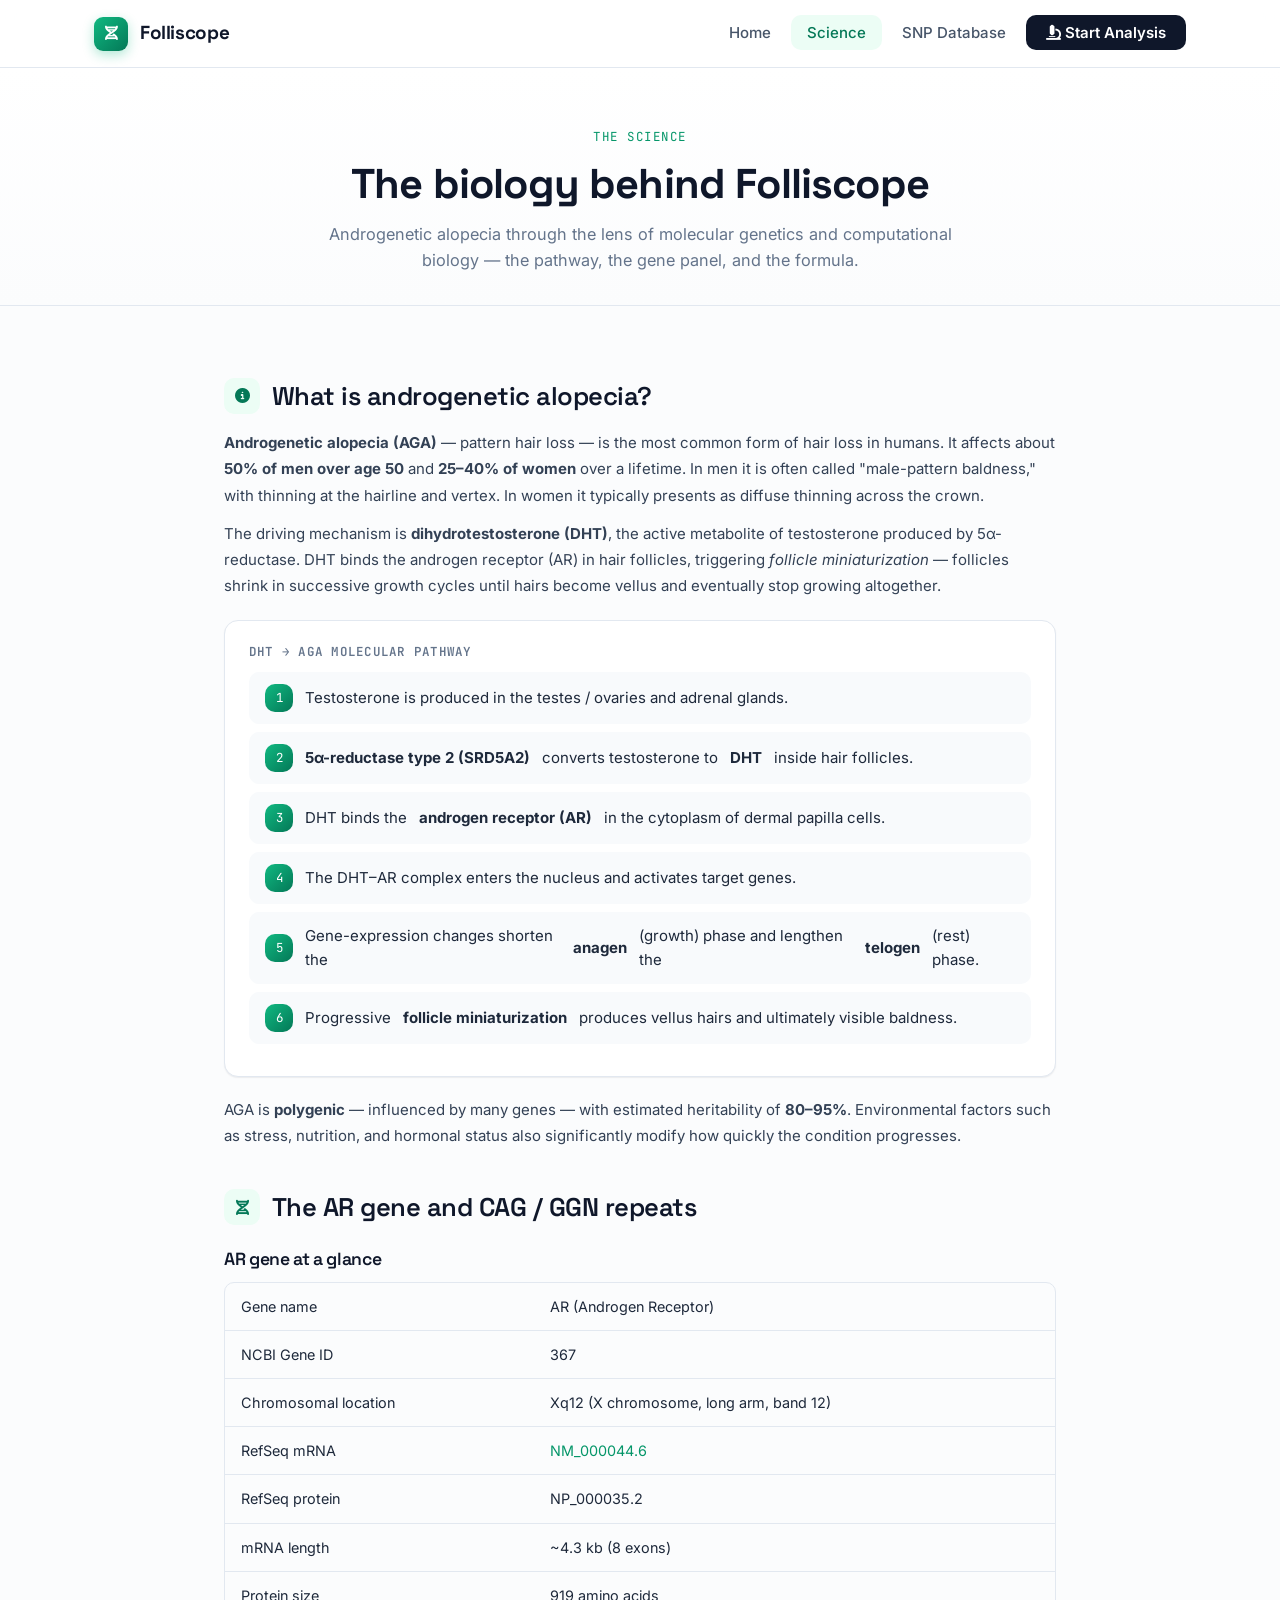
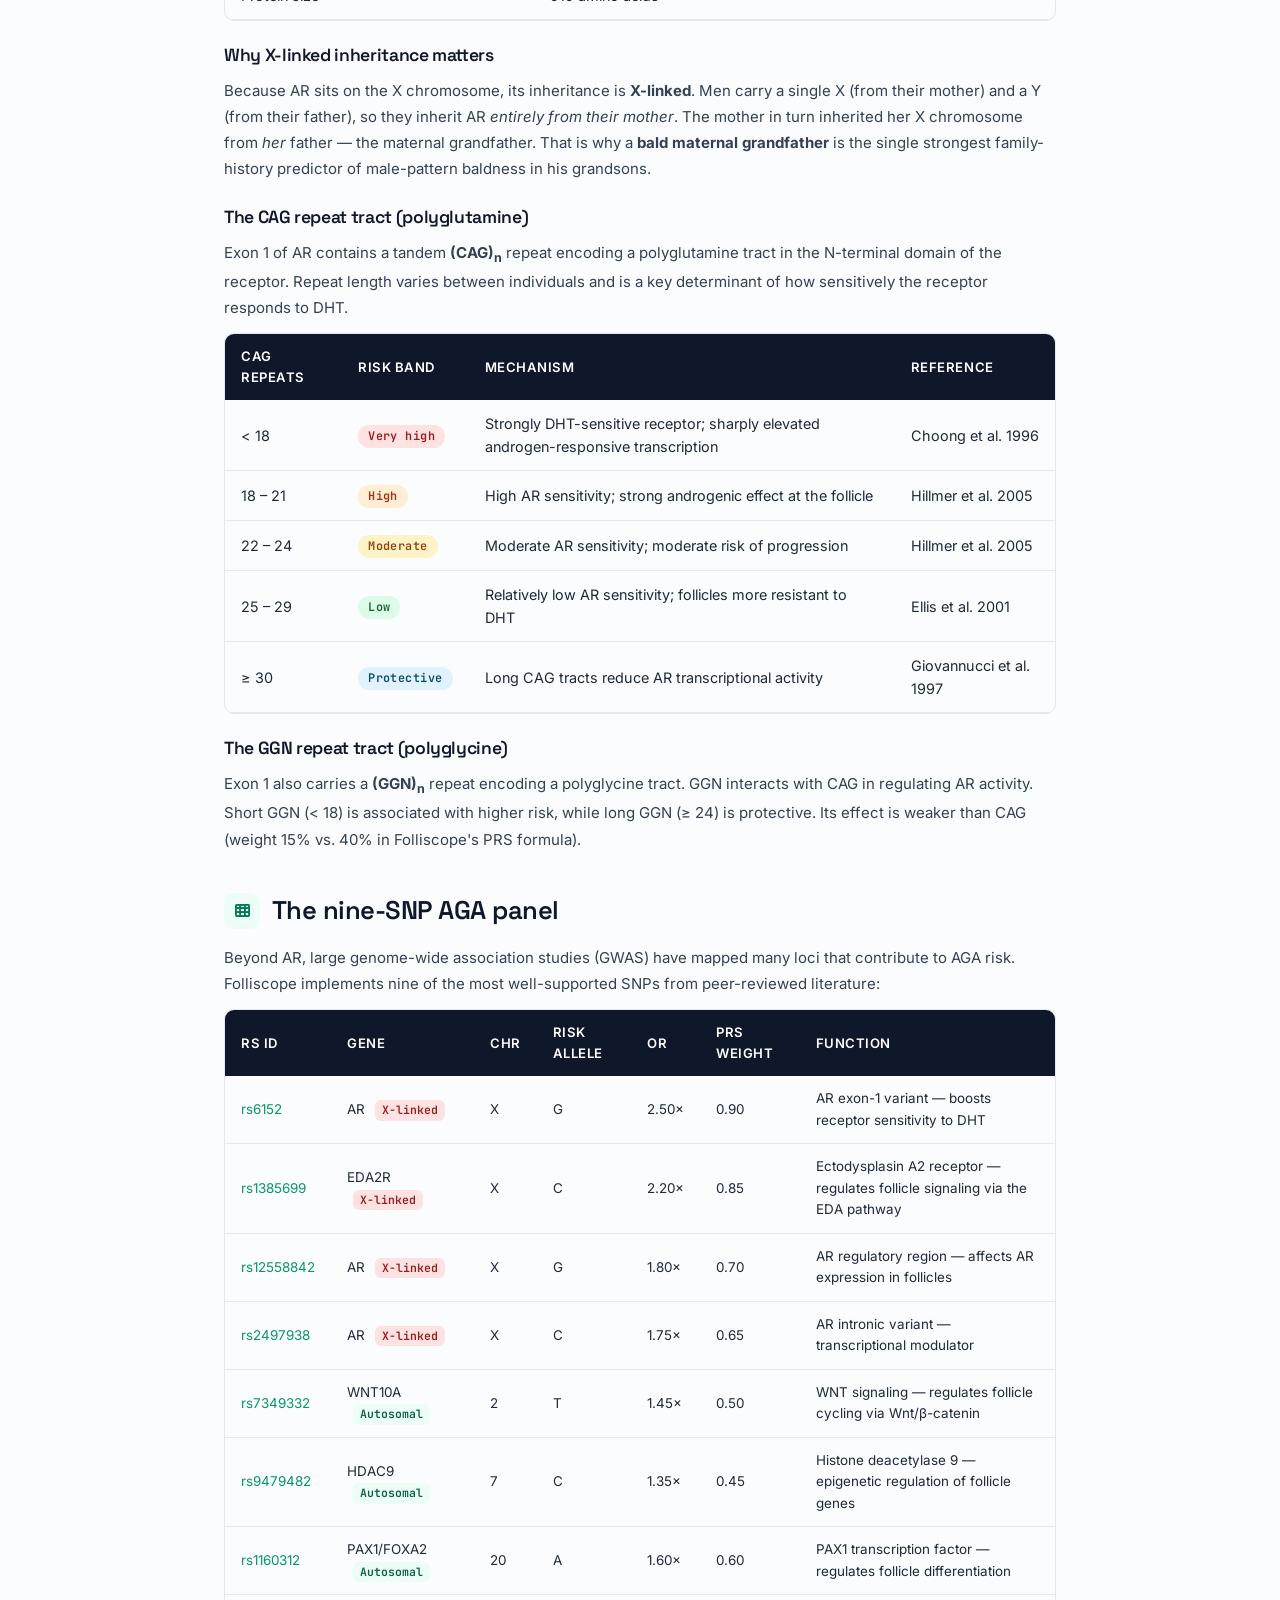
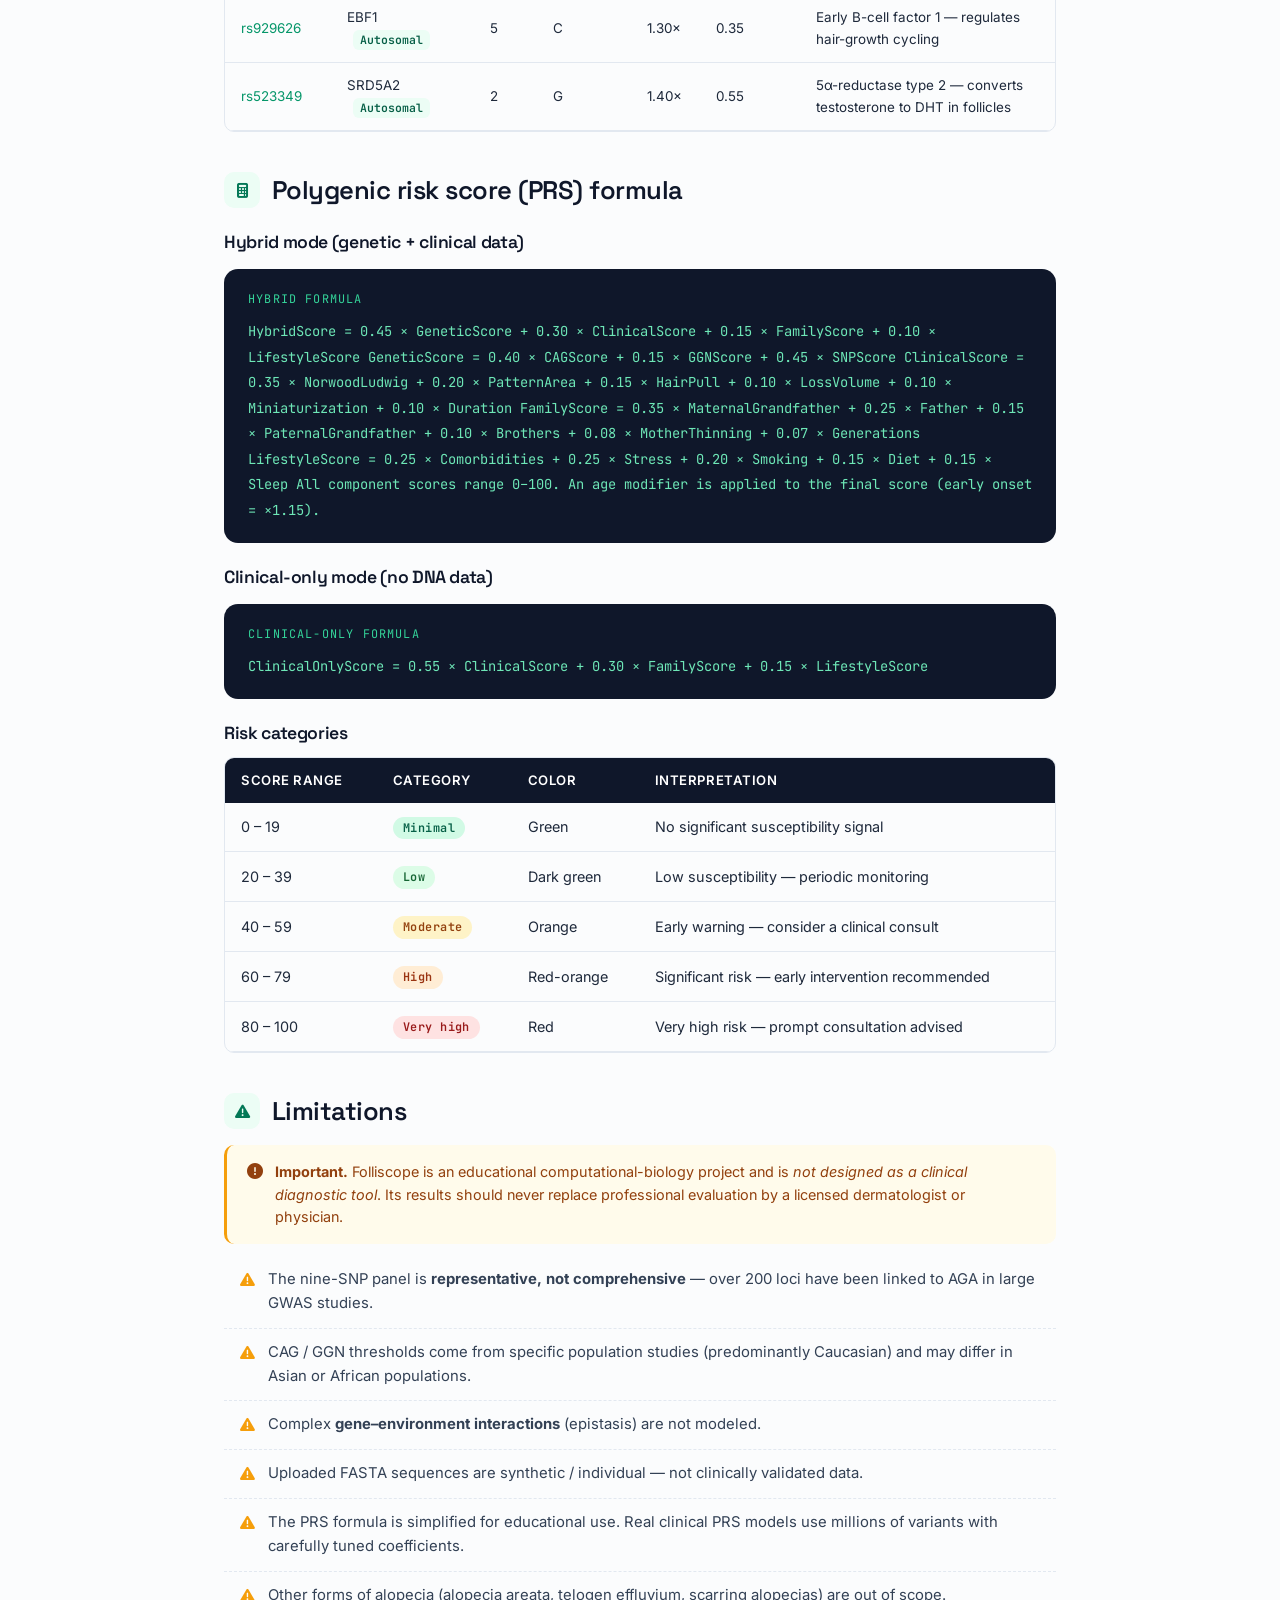
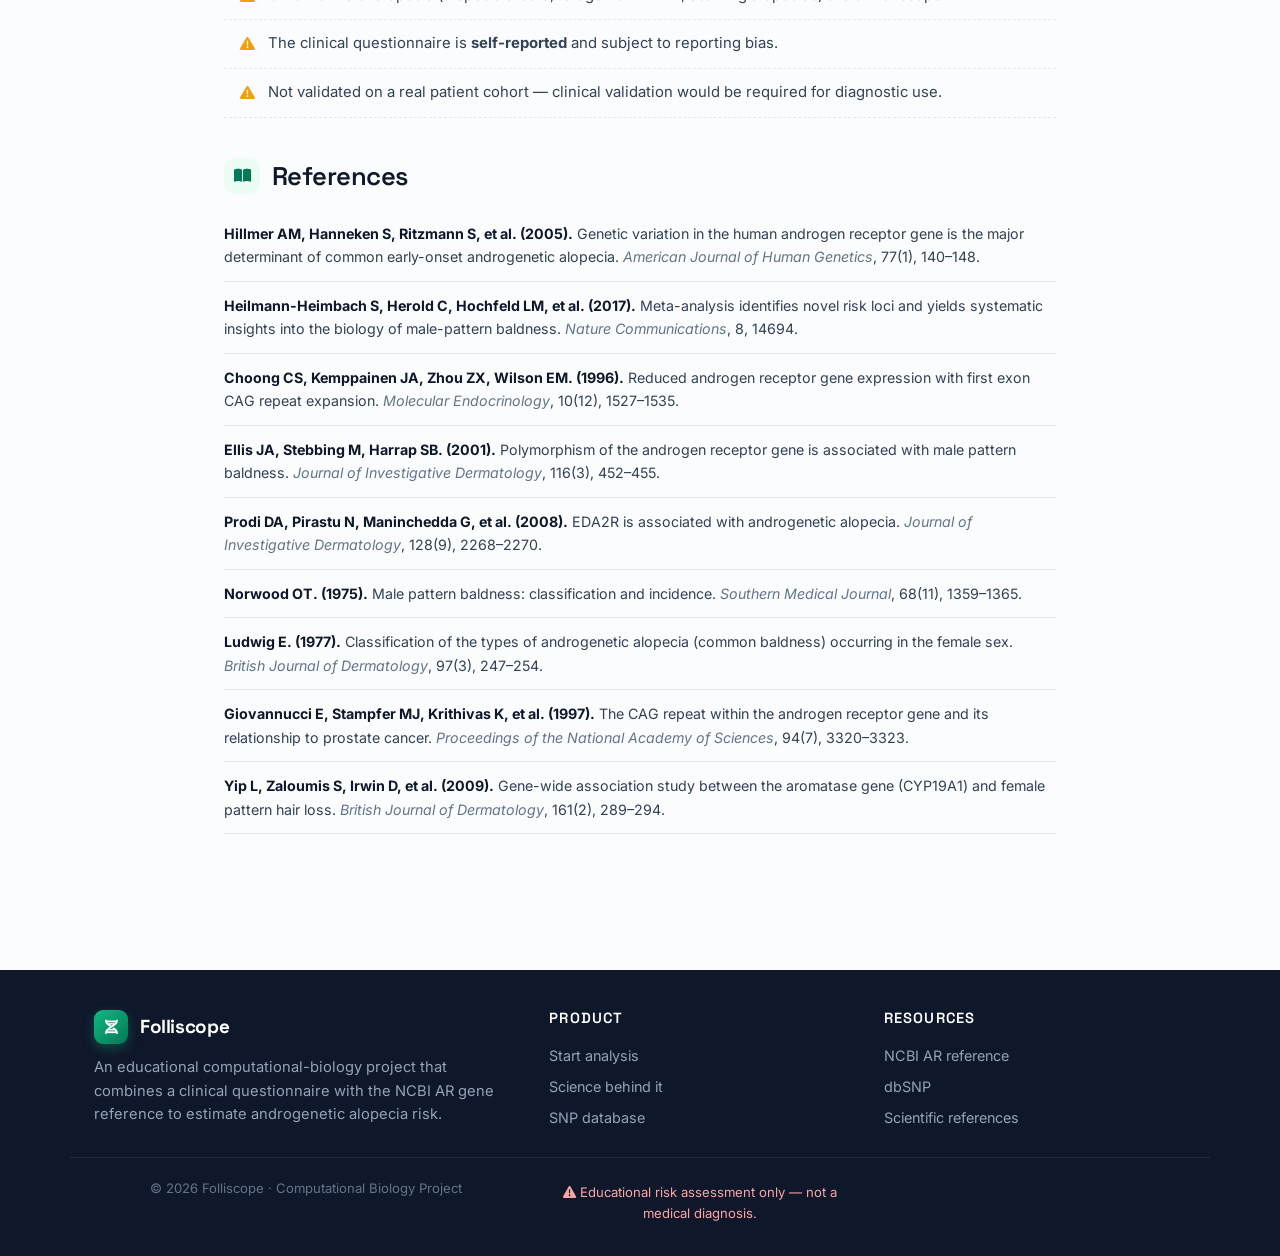
==== commit 23088e23: "Rename project: BaldGuard → Folliscope Sweep all 113 references across 29 files (backend, frontend, " ====
--- a/frontend/about.html
+++ b/frontend/about.html
@@ -3,8 +3,8 @@
 <head>
   <meta charset="UTF-8" />
   <meta name="viewport" content="width=device-width, initial-scale=1.0" />
-  <title>The science — BaldGuard</title>
-  <meta name="description" content="The biological pathway, gene panel, and risk-score formula behind BaldGuard's androgenetic alopecia estimate." />
+  <title>The science — Folliscope</title>
+  <meta name="description" content="The biological pathway, gene panel, and risk-score formula behind Folliscope's androgenetic alopecia estimate." />
   <link rel="stylesheet" href="css/style.css" />
   <link rel="stylesheet" href="https://cdnjs.cloudflare.com/ajax/libs/font-awesome/6.5.0/css/all.min.css" />
   <style>
@@ -50,7 +50,7 @@
   <div class="container">
     <a href="index.html" class="brand">
       <div class="brand-mark"><i class="fa-solid fa-dna"></i></div>
-      BaldGuard
+      Folliscope
     </a>
     <ul class="nav-links" id="navLinks">
       <li><a href="index.html">Home</a></li>
@@ -66,7 +66,7 @@
 <section class="page-head">
   <div class="container">
     <span class="eyebrow">The science</span>
-    <h1>The biology behind BaldGuard</h1>
+    <h1>The biology behind Folliscope</h1>
     <p>Androgenetic alopecia through the lens of molecular genetics and computational biology — the pathway, the gene panel, and the formula.</p>
   </div>
 </section>
@@ -156,14 +156,14 @@
     <p>
       Exon 1 also carries a <strong>(GGN)<sub>n</sub></strong> repeat encoding a polyglycine tract. GGN interacts with CAG
       in regulating AR activity. Short GGN (&lt; 18) is associated with higher risk, while long GGN (≥ 24) is protective.
-      Its effect is weaker than CAG (weight 15% vs. 40% in BaldGuard's PRS formula).
+      Its effect is weaker than CAG (weight 15% vs. 40% in Folliscope's PRS formula).
     </p>
 
     <!-- ── SNP panel ── -->
     <h2><span class="ic"><i class="fa-solid fa-table-cells"></i></span> The nine-SNP AGA panel</h2>
     <p>
       Beyond AR, large genome-wide association studies (GWAS) have mapped many loci that contribute to AGA risk.
-      BaldGuard implements nine of the most well-supported SNPs from peer-reviewed literature:
+      Folliscope implements nine of the most well-supported SNPs from peer-reviewed literature:
     </p>
 
     <div class="tbl-wrap">
@@ -225,7 +225,7 @@
     <div class="info info--warn">
       <i class="fa-solid fa-circle-exclamation"></i>
       <div>
-        <strong>Important.</strong> BaldGuard is an educational computational-biology project and is
+        <strong>Important.</strong> Folliscope is an educational computational-biology project and is
         <em>not designed as a clinical diagnostic tool</em>. Its results should never replace professional
         evaluation by a licensed dermatologist or physician.
       </div>
@@ -265,7 +265,7 @@
     <div>
       <a href="index.html" class="brand">
         <div class="brand-mark"><i class="fa-solid fa-dna"></i></div>
-        BaldGuard
+        Folliscope
       </a>
       <p>An educational computational-biology project that combines a clinical questionnaire with the NCBI AR gene reference to estimate androgenetic alopecia risk.</p>
     </div>
@@ -287,7 +287,7 @@
     </div>
   </div>
   <div class="container footer-bottom">
-    <div>&copy; 2026 BaldGuard · Computational Biology Project</div>
+    <div>&copy; 2026 Folliscope · Computational Biology Project</div>
     <div class="disclaimer"><i class="fa-solid fa-triangle-exclamation"></i> Educational risk assessment only — not a medical diagnosis.</div>
   </div>
 </footer>
--- a/frontend/css/style.css
+++ b/frontend/css/style.css
@@ -1,5 +1,5 @@
 /* ==========================================================================
-   BaldGuard — Design System v2
+   Folliscope — Design System v2
    Fonts: Inter (UI), Space Grotesk (headings), JetBrains Mono (code)
    Aesthetic: clean, scientific, premium. Soft greens + slate, generous spacing.
    ========================================================================== */
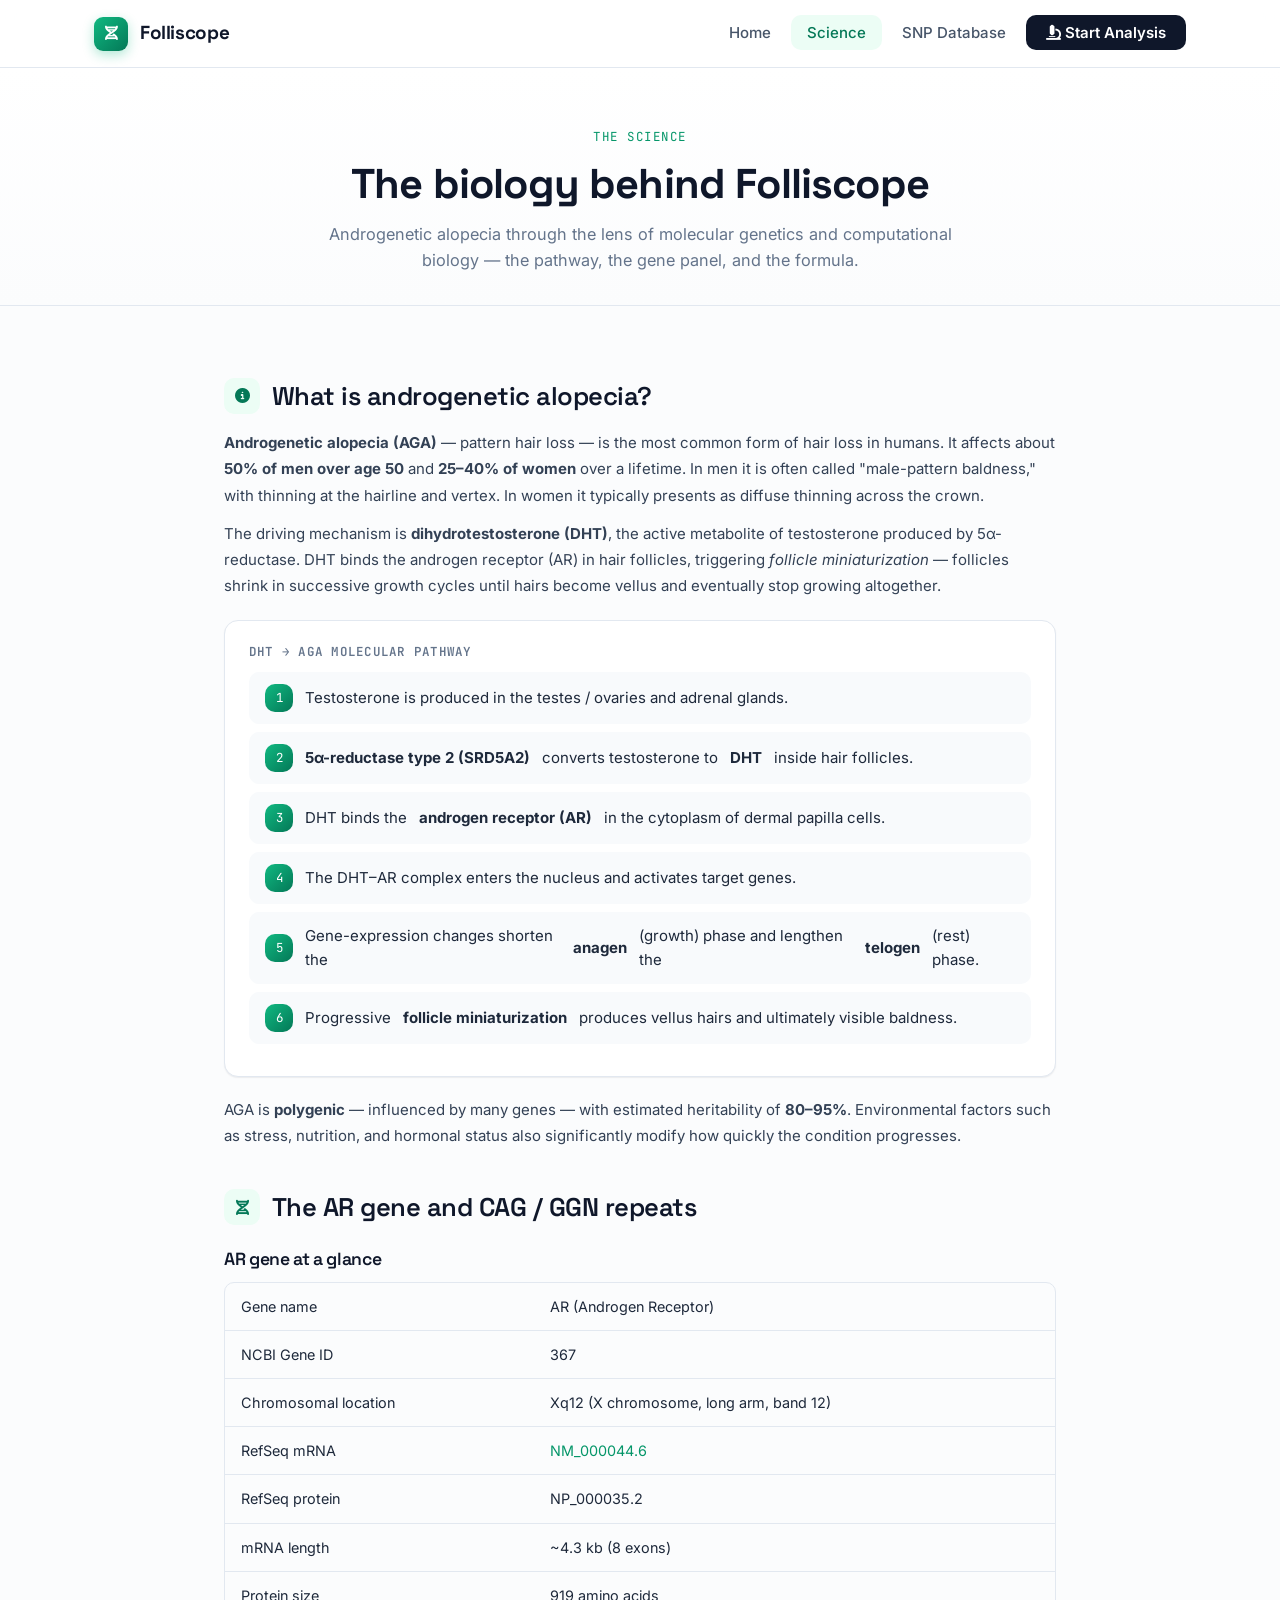
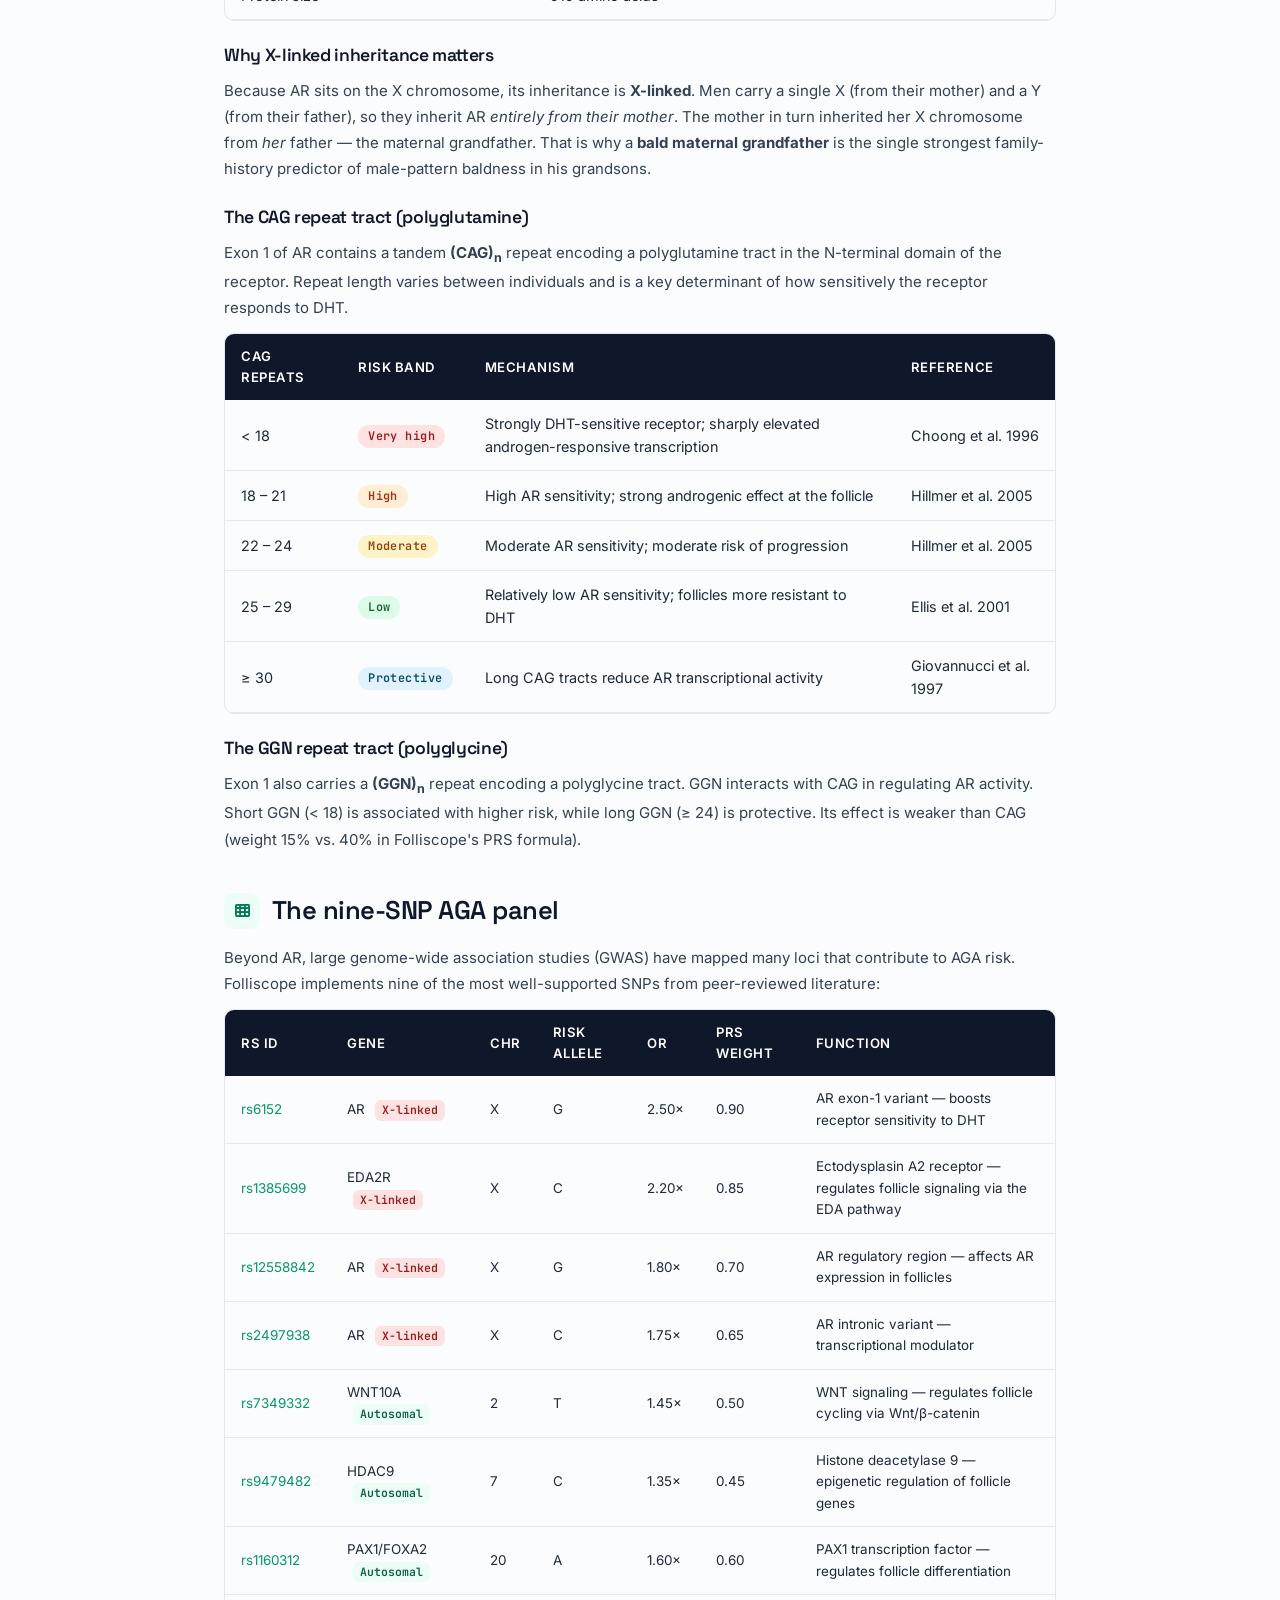
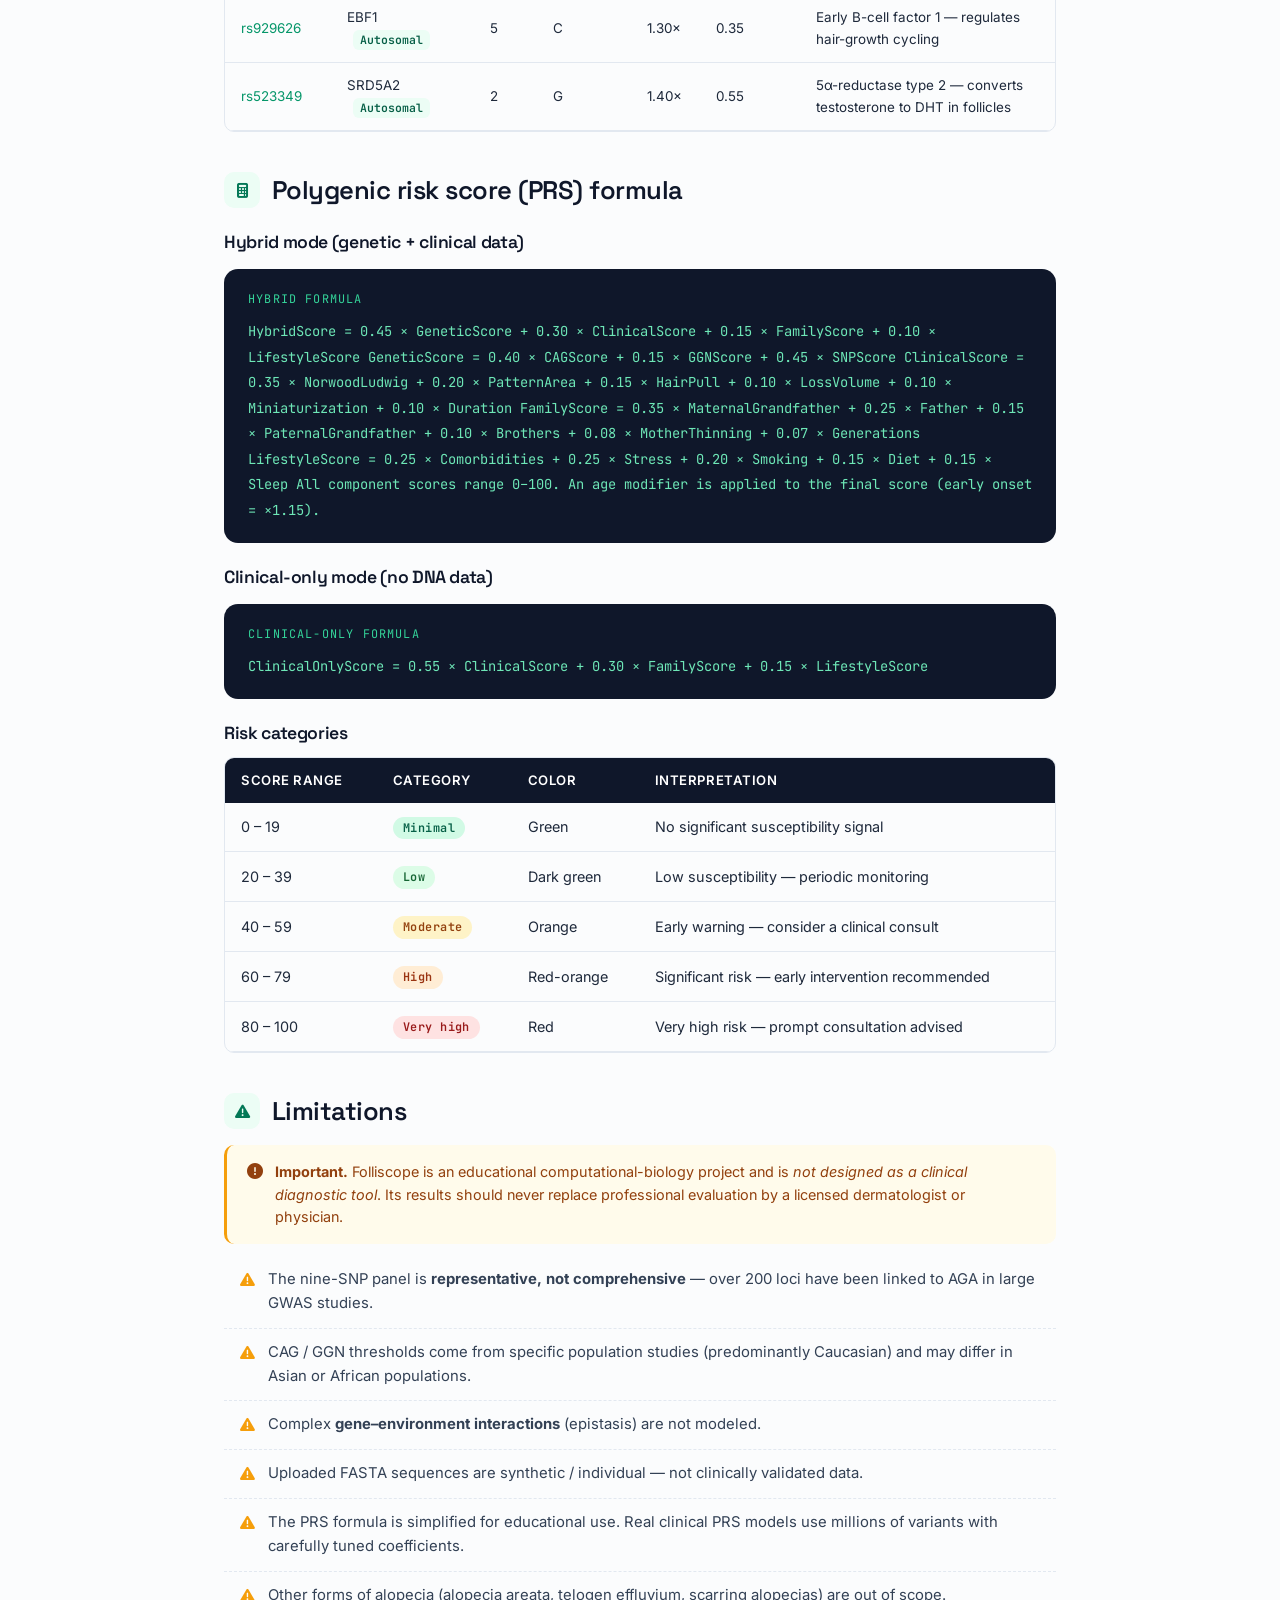
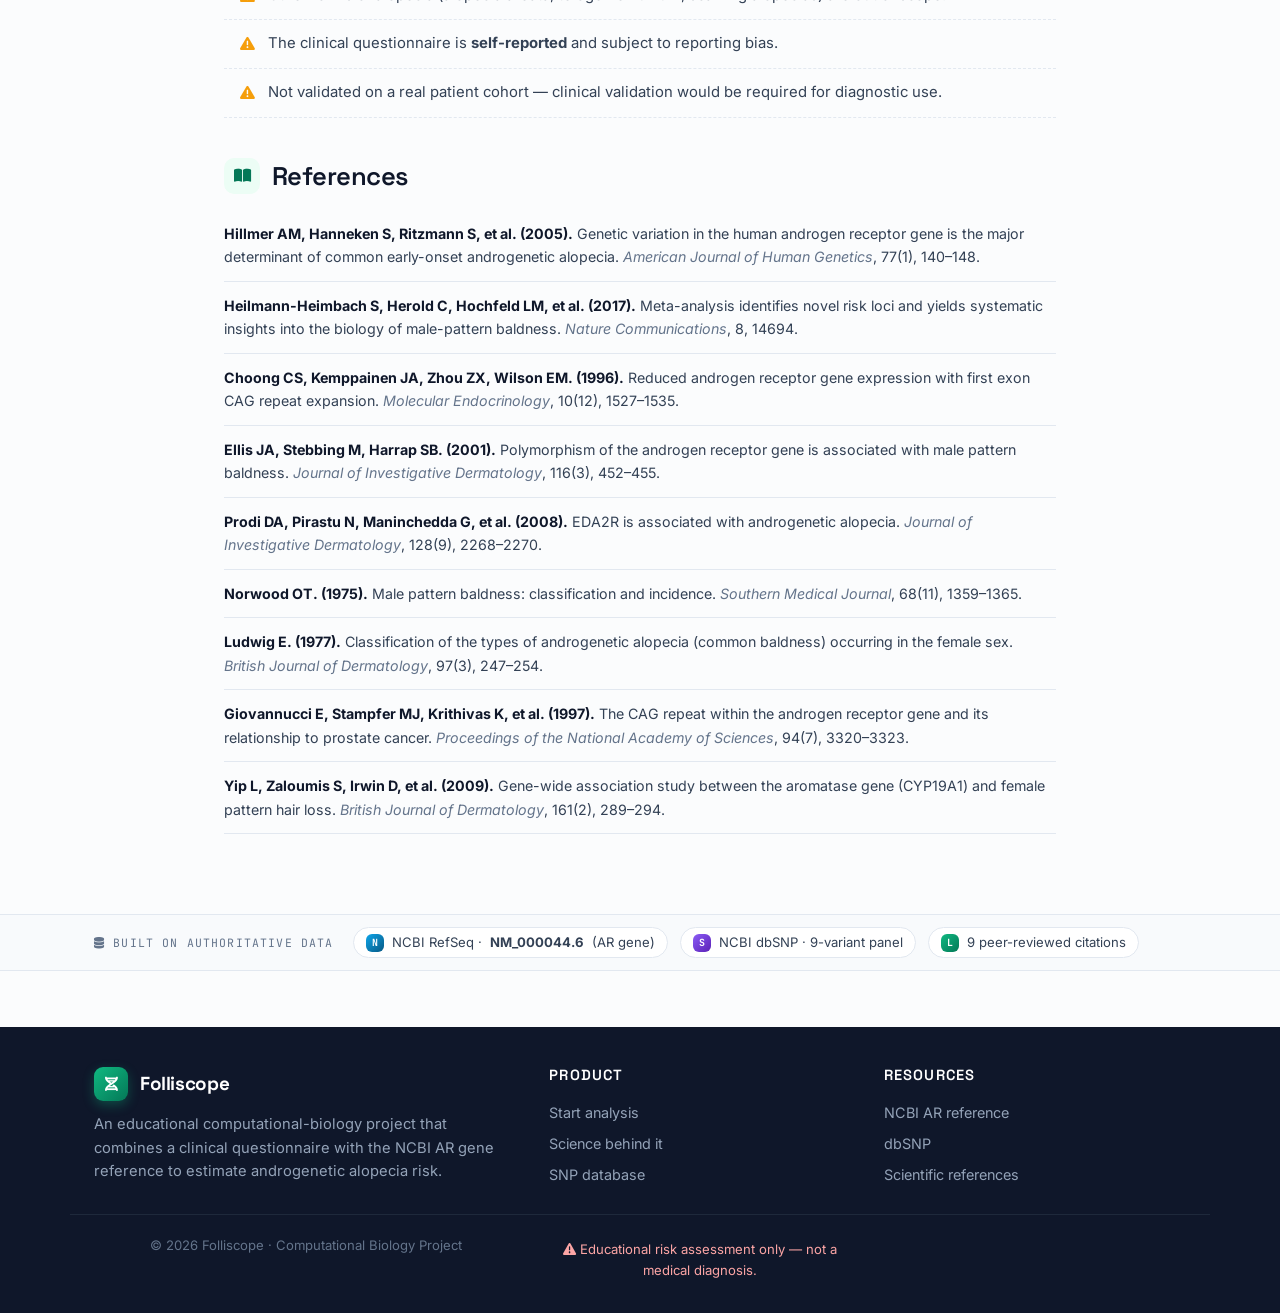
==== commit 6a1b06c1: "Cleanup backend dead code + surface NCBI provenance prominently in UI Backend hygiene --------------" ====
--- a/frontend/about.html
+++ b/frontend/about.html
@@ -259,6 +259,24 @@
   </div>
 </section>
 
+<!-- ===== DATA SOURCES STRIP (always visible — establishes provenance) ===== -->
+<section class="data-sources">
+  <div class="container">
+    <span class="label"><i class="fa-solid fa-database"></i> Built on authoritative data</span>
+    <div class="src-list">
+      <a class="src" href="https://www.ncbi.nlm.nih.gov/nuccore/NM_000044.6" target="_blank" rel="noopener">
+        <span class="ic">N</span> NCBI RefSeq · <strong>NM_000044.6</strong> (AR gene)
+      </a>
+      <a class="src" href="https://www.ncbi.nlm.nih.gov/snp/" target="_blank" rel="noopener">
+        <span class="ic ic--snp">S</span> NCBI dbSNP · 9-variant panel
+      </a>
+      <a class="src" href="about.html#references">
+        <span class="ic ic--lit">L</span> 9 peer-reviewed citations
+      </a>
+    </div>
+  </div>
+</section>
+
 <!-- ===== FOOTER ===== -->
 <footer class="footer">
   <div class="container">
--- a/frontend/css/style.css
+++ b/frontend/css/style.css
@@ -494,6 +494,58 @@
 .footer-bottom { margin-top: var(--s-6); padding-top: var(--s-5); border-top: 1px solid var(--ink-800); font-size: 0.82rem; color: var(--ink-500); text-align: center; }
 .footer-bottom .disclaimer { color: #fca5a5; margin-top: 4px; }
 
+/* ===== DATA-SOURCE PROVENANCE =========================================== */
+/* Always-visible strip showing where the scientific data comes from. */
+.data-sources {
+  background: var(--ink-50); border-top: 1px solid var(--ink-200);
+  border-bottom: 1px solid var(--ink-200);
+  padding: var(--s-3) 0; font-size: 0.84rem;
+}
+.data-sources .container { display: flex; align-items: center; gap: var(--s-5); flex-wrap: wrap; }
+.data-sources .label {
+  font-family: var(--font-mono); font-size: 0.72rem; color: var(--ink-500);
+  text-transform: uppercase; letter-spacing: 0.1em;
+}
+.data-sources .src-list { display: flex; gap: var(--s-3); flex-wrap: wrap; flex: 1; }
+.data-sources .src {
+  display: inline-flex; align-items: center; gap: var(--s-2);
+  padding: 4px var(--s-3); background: var(--white); border: 1px solid var(--ink-200);
+  border-radius: var(--r-full); color: var(--ink-700); text-decoration: none;
+  font-size: 0.82rem; transition: border-color .15s, color .15s;
+}
+.data-sources .src:hover { border-color: var(--brand-500); color: var(--brand-700); }
+.data-sources .src .ic {
+  width: 18px; height: 18px; border-radius: var(--r-sm);
+  background: linear-gradient(135deg, #0ea5e9, #075985);
+  color: #fff; display: inline-flex; align-items: center; justify-content: center;
+  font-size: 0.62rem; font-weight: 700; font-family: var(--font-mono);
+}
+.data-sources .src .ic--snp { background: linear-gradient(135deg, #8b5cf6, #5b21b6); }
+.data-sources .src .ic--lit { background: linear-gradient(135deg, var(--brand-500), var(--brand-700)); }
+
+/* Live-fetch pill — shown on results page when NCBI data is freshly retrieved */
+.live-fetch {
+  display: inline-flex; align-items: center; gap: var(--s-2);
+  padding: 4px var(--s-3);
+  background: var(--brand-50); color: var(--brand-800);
+  border: 1px solid var(--brand-200); border-radius: var(--r-full);
+  font-family: var(--font-mono); font-size: 0.74rem;
+  font-weight: 500; letter-spacing: 0.04em;
+}
+.live-fetch .dot {
+  width: 6px; height: 6px; border-radius: 50%; background: var(--brand-500);
+  box-shadow: 0 0 0 4px rgba(16,185,129,0.18);
+  animation: pulse-dot 2s ease-out infinite;
+}
+@keyframes pulse-dot {
+  0%, 100% { box-shadow: 0 0 0 0   rgba(16,185,129,0.35); }
+  50%      { box-shadow: 0 0 0 6px rgba(16,185,129,0.00); }
+}
+.live-fetch--stale {
+  background: var(--ink-100); color: var(--ink-600); border-color: var(--ink-200);
+}
+.live-fetch--stale .dot { background: var(--ink-400); animation: none; box-shadow: none; }
+
 /* ===== UTILITIES ======================================================== */
 .hidden { display: none !important; }
 .text-center { text-align: center; }
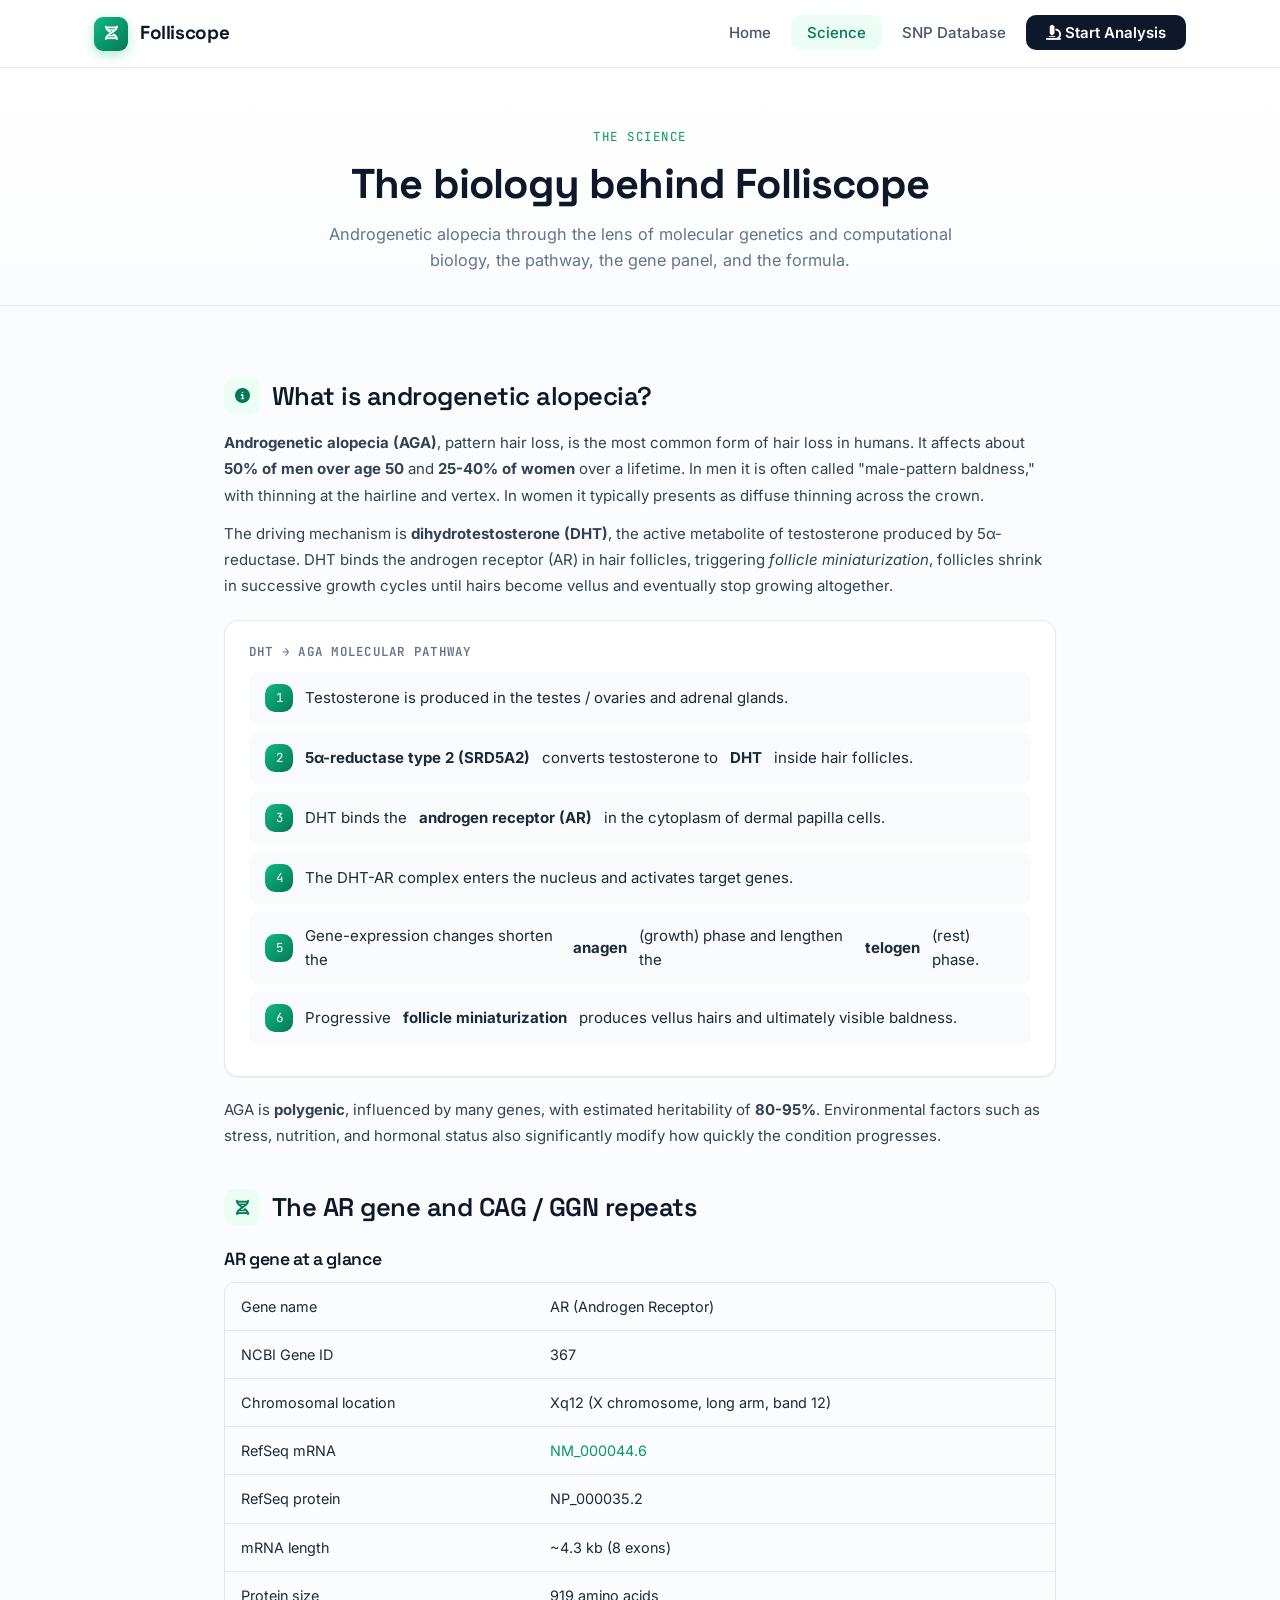
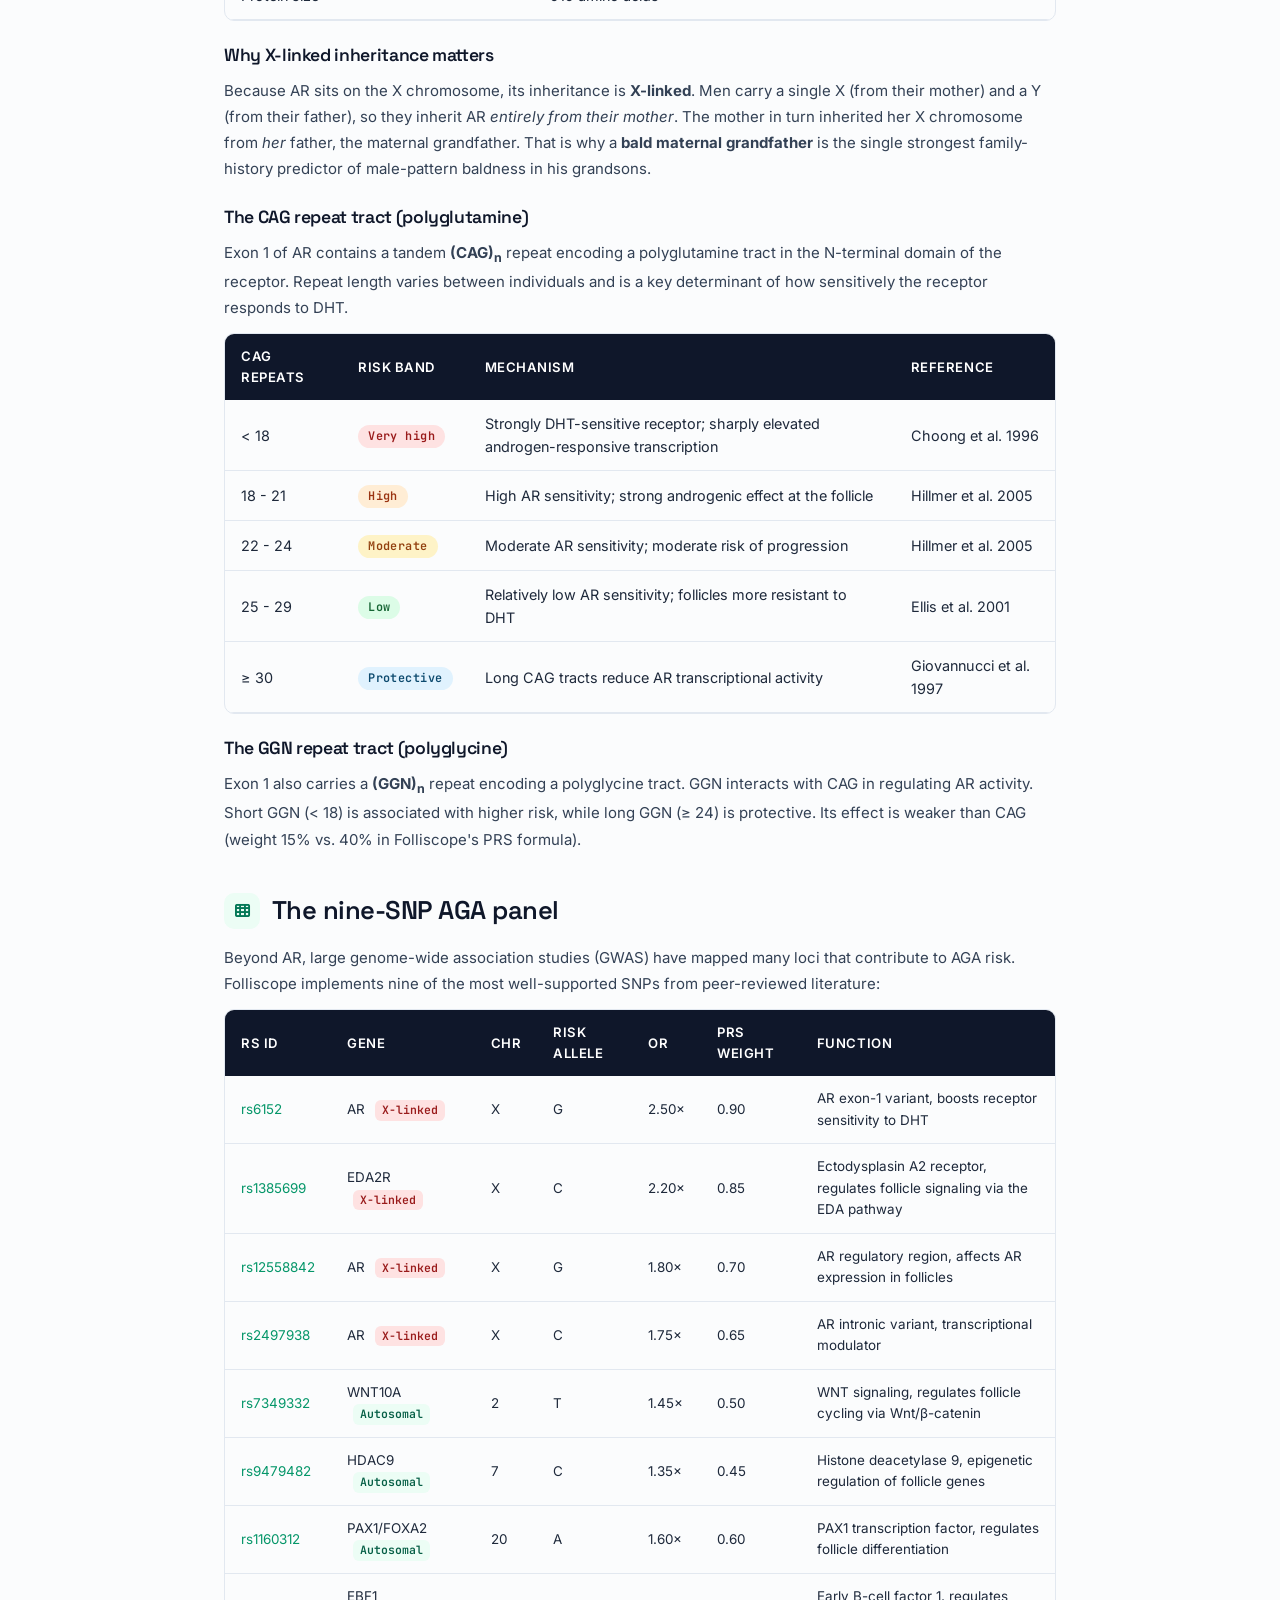
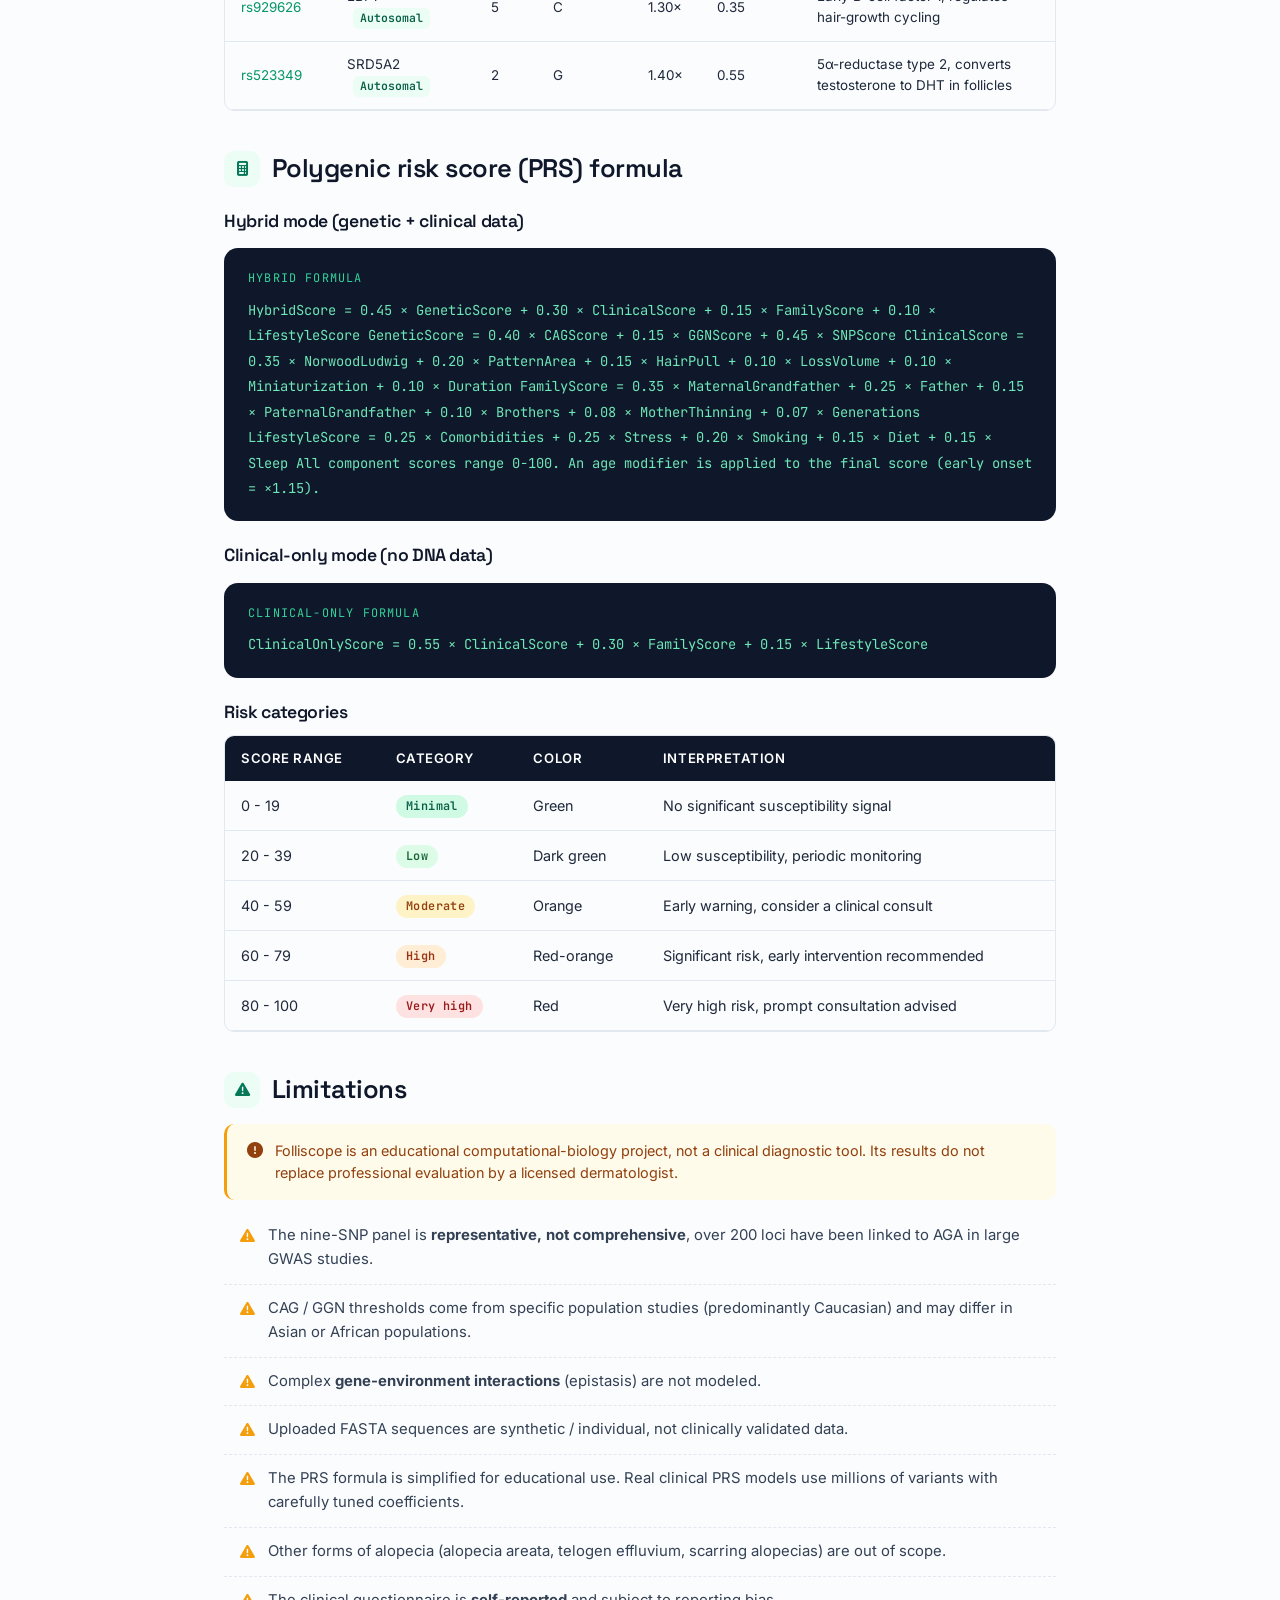
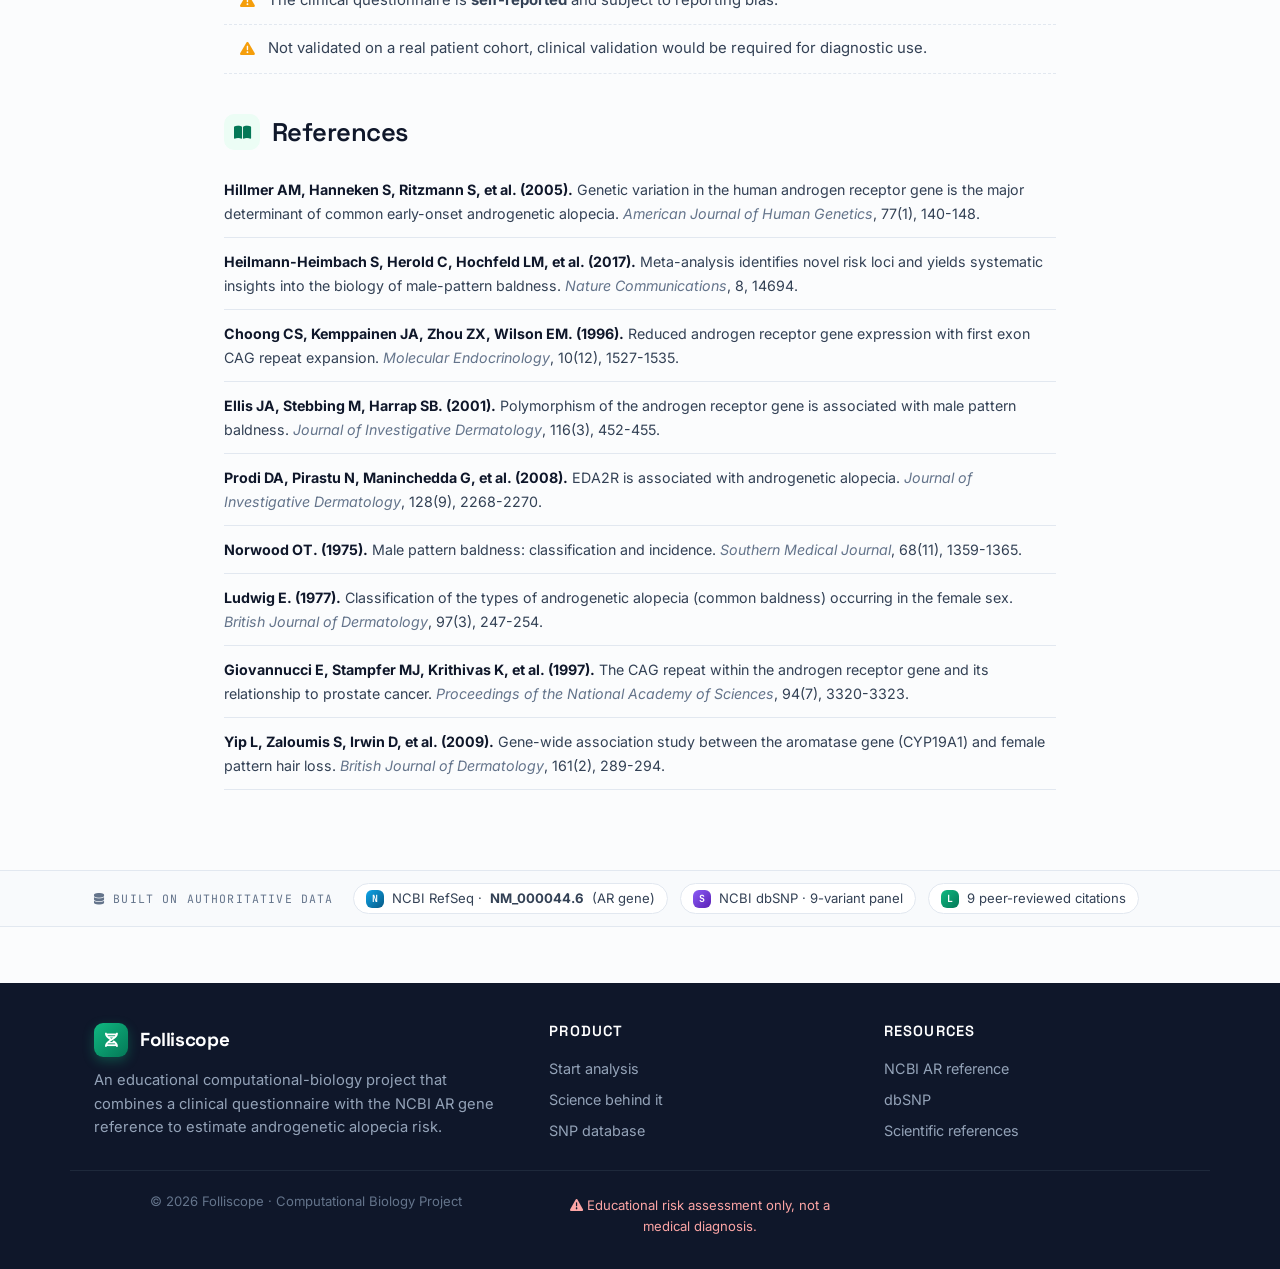
==== commit c8c7aa56: "Strip em-dashes, en-dashes, and redundant warning copy Voice cleanup pass to make the project read l" ====
--- a/frontend/about.html
+++ b/frontend/about.html
@@ -3,7 +3,7 @@
 <head>
   <meta charset="UTF-8" />
   <meta name="viewport" content="width=device-width, initial-scale=1.0" />
-  <title>The science — Folliscope</title>
+  <title>The science | Folliscope</title>
   <meta name="description" content="The biological pathway, gene panel, and risk-score formula behind Folliscope's androgenetic alopecia estimate." />
   <link rel="stylesheet" href="css/style.css" />
   <link rel="stylesheet" href="https://cdnjs.cloudflare.com/ajax/libs/font-awesome/6.5.0/css/all.min.css" />
@@ -67,7 +67,7 @@
   <div class="container">
     <span class="eyebrow">The science</span>
     <h1>The biology behind Folliscope</h1>
-    <p>Androgenetic alopecia through the lens of molecular genetics and computational biology — the pathway, the gene panel, and the formula.</p>
+    <p>Androgenetic alopecia through the lens of molecular genetics and computational biology, the pathway, the gene panel, and the formula.</p>
   </div>
 </section>
 
@@ -78,15 +78,15 @@
     <!-- ── What is AGA ── -->
     <h2><span class="ic"><i class="fa-solid fa-circle-info"></i></span> What is androgenetic alopecia?</h2>
     <p>
-      <strong>Androgenetic alopecia (AGA)</strong> — pattern hair loss — is the most common form of hair loss in humans.
-      It affects about <strong>50% of men over age 50</strong> and <strong>25–40% of women</strong> over a lifetime.
+      <strong>Androgenetic alopecia (AGA)</strong>, pattern hair loss, is the most common form of hair loss in humans.
+      It affects about <strong>50% of men over age 50</strong> and <strong>25-40% of women</strong> over a lifetime.
       In men it is often called "male-pattern baldness," with thinning at the hairline and vertex.
       In women it typically presents as diffuse thinning across the crown.
     </p>
     <p>
       The driving mechanism is <strong>dihydrotestosterone (DHT)</strong>, the active metabolite of testosterone produced
       by 5α-reductase. DHT binds the androgen receptor (AR) in hair follicles, triggering
-      <em>follicle miniaturization</em> — follicles shrink in successive growth cycles until hairs become vellus and
+      <em>follicle miniaturization</em>, follicles shrink in successive growth cycles until hairs become vellus and
       eventually stop growing altogether.
     </p>
 
@@ -95,14 +95,14 @@
       <div class="pathway-step"><span class="n">1</span> Testosterone is produced in the testes / ovaries and adrenal glands.</div>
       <div class="pathway-step"><span class="n">2</span> <strong>5α-reductase type 2 (SRD5A2)</strong> converts testosterone to <strong>DHT</strong> inside hair follicles.</div>
       <div class="pathway-step"><span class="n">3</span> DHT binds the <strong>androgen receptor (AR)</strong> in the cytoplasm of dermal papilla cells.</div>
-      <div class="pathway-step"><span class="n">4</span> The DHT–AR complex enters the nucleus and activates target genes.</div>
+      <div class="pathway-step"><span class="n">4</span> The DHT-AR complex enters the nucleus and activates target genes.</div>
       <div class="pathway-step"><span class="n">5</span> Gene-expression changes shorten the <strong>anagen</strong> (growth) phase and lengthen the <strong>telogen</strong> (rest) phase.</div>
       <div class="pathway-step"><span class="n">6</span> Progressive <strong>follicle miniaturization</strong> produces vellus hairs and ultimately visible baldness.</div>
     </div>
 
     <p>
-      AGA is <strong>polygenic</strong> — influenced by many genes — with estimated heritability of
-      <strong>80–95%</strong>. Environmental factors such as stress, nutrition, and hormonal status also significantly
+      AGA is <strong>polygenic</strong>, influenced by many genes, with estimated heritability of
+      <strong>80-95%</strong>. Environmental factors such as stress, nutrition, and hormonal status also significantly
       modify how quickly the condition progresses.
     </p>
 
@@ -128,7 +128,7 @@
     <p>
       Because AR sits on the X chromosome, its inheritance is <strong>X-linked</strong>. Men carry a single X (from their mother)
       and a Y (from their father), so they inherit AR <em>entirely from their mother</em>. The mother in turn inherited her
-      X chromosome from <em>her</em> father — the maternal grandfather. That is why a <strong>bald maternal grandfather</strong>
+      X chromosome from <em>her</em> father, the maternal grandfather. That is why a <strong>bald maternal grandfather</strong>
       is the single strongest family-history predictor of male-pattern baldness in his grandsons.
     </p>
 
@@ -144,9 +144,9 @@
         <thead><tr><th>CAG repeats</th><th>Risk band</th><th>Mechanism</th><th>Reference</th></tr></thead>
         <tbody>
           <tr><td>&lt; 18</td><td><span class="risk-tag tag-very-high">Very high</span></td><td>Strongly DHT-sensitive receptor; sharply elevated androgen-responsive transcription</td><td>Choong et al. 1996</td></tr>
-          <tr><td>18 – 21</td><td><span class="risk-tag tag-high">High</span></td><td>High AR sensitivity; strong androgenic effect at the follicle</td><td>Hillmer et al. 2005</td></tr>
-          <tr><td>22 – 24</td><td><span class="risk-tag tag-moderate">Moderate</span></td><td>Moderate AR sensitivity; moderate risk of progression</td><td>Hillmer et al. 2005</td></tr>
-          <tr><td>25 – 29</td><td><span class="risk-tag tag-low">Low</span></td><td>Relatively low AR sensitivity; follicles more resistant to DHT</td><td>Ellis et al. 2001</td></tr>
+          <tr><td>18 - 21</td><td><span class="risk-tag tag-high">High</span></td><td>High AR sensitivity; strong androgenic effect at the follicle</td><td>Hillmer et al. 2005</td></tr>
+          <tr><td>22 - 24</td><td><span class="risk-tag tag-moderate">Moderate</span></td><td>Moderate AR sensitivity; moderate risk of progression</td><td>Hillmer et al. 2005</td></tr>
+          <tr><td>25 - 29</td><td><span class="risk-tag tag-low">Low</span></td><td>Relatively low AR sensitivity; follicles more resistant to DHT</td><td>Ellis et al. 2001</td></tr>
           <tr><td>≥ 30</td><td><span class="risk-tag tag-protective">Protective</span></td><td>Long CAG tracts reduce AR transcriptional activity</td><td>Giovannucci et al. 1997</td></tr>
         </tbody>
       </table>
@@ -170,15 +170,15 @@
       <table class="tbl" style="font-size:0.84rem;">
         <thead><tr><th>rs ID</th><th>Gene</th><th>Chr</th><th>Risk allele</th><th>OR</th><th>PRS weight</th><th>Function</th></tr></thead>
         <tbody>
-          <tr><td><a href="https://www.ncbi.nlm.nih.gov/snp/rs6152"     target="_blank" rel="noopener">rs6152</a></td><td>AR <span class="snp-badge snp-x">X-linked</span></td><td>X</td><td>G</td><td>2.50×</td><td>0.90</td><td>AR exon-1 variant — boosts receptor sensitivity to DHT</td></tr>
-          <tr><td><a href="https://www.ncbi.nlm.nih.gov/snp/rs1385699"  target="_blank" rel="noopener">rs1385699</a></td><td>EDA2R <span class="snp-badge snp-x">X-linked</span></td><td>X</td><td>C</td><td>2.20×</td><td>0.85</td><td>Ectodysplasin A2 receptor — regulates follicle signaling via the EDA pathway</td></tr>
-          <tr><td><a href="https://www.ncbi.nlm.nih.gov/snp/rs12558842" target="_blank" rel="noopener">rs12558842</a></td><td>AR <span class="snp-badge snp-x">X-linked</span></td><td>X</td><td>G</td><td>1.80×</td><td>0.70</td><td>AR regulatory region — affects AR expression in follicles</td></tr>
-          <tr><td><a href="https://www.ncbi.nlm.nih.gov/snp/rs2497938"  target="_blank" rel="noopener">rs2497938</a></td><td>AR <span class="snp-badge snp-x">X-linked</span></td><td>X</td><td>C</td><td>1.75×</td><td>0.65</td><td>AR intronic variant — transcriptional modulator</td></tr>
-          <tr><td><a href="https://www.ncbi.nlm.nih.gov/snp/rs7349332"  target="_blank" rel="noopener">rs7349332</a></td><td>WNT10A <span class="snp-badge snp-auto">Autosomal</span></td><td>2</td><td>T</td><td>1.45×</td><td>0.50</td><td>WNT signaling — regulates follicle cycling via Wnt/β-catenin</td></tr>
-          <tr><td><a href="https://www.ncbi.nlm.nih.gov/snp/rs9479482"  target="_blank" rel="noopener">rs9479482</a></td><td>HDAC9 <span class="snp-badge snp-auto">Autosomal</span></td><td>7</td><td>C</td><td>1.35×</td><td>0.45</td><td>Histone deacetylase 9 — epigenetic regulation of follicle genes</td></tr>
-          <tr><td><a href="https://www.ncbi.nlm.nih.gov/snp/rs1160312"  target="_blank" rel="noopener">rs1160312</a></td><td>PAX1/FOXA2 <span class="snp-badge snp-auto">Autosomal</span></td><td>20</td><td>A</td><td>1.60×</td><td>0.60</td><td>PAX1 transcription factor — regulates follicle differentiation</td></tr>
-          <tr><td><a href="https://www.ncbi.nlm.nih.gov/snp/rs929626"   target="_blank" rel="noopener">rs929626</a></td><td>EBF1 <span class="snp-badge snp-auto">Autosomal</span></td><td>5</td><td>C</td><td>1.30×</td><td>0.35</td><td>Early B-cell factor 1 — regulates hair-growth cycling</td></tr>
-          <tr><td><a href="https://www.ncbi.nlm.nih.gov/snp/rs523349"   target="_blank" rel="noopener">rs523349</a></td><td>SRD5A2 <span class="snp-badge snp-auto">Autosomal</span></td><td>2</td><td>G</td><td>1.40×</td><td>0.55</td><td>5α-reductase type 2 — converts testosterone to DHT in follicles</td></tr>
+          <tr><td><a href="https://www.ncbi.nlm.nih.gov/snp/rs6152"     target="_blank" rel="noopener">rs6152</a></td><td>AR <span class="snp-badge snp-x">X-linked</span></td><td>X</td><td>G</td><td>2.50×</td><td>0.90</td><td>AR exon-1 variant, boosts receptor sensitivity to DHT</td></tr>
+          <tr><td><a href="https://www.ncbi.nlm.nih.gov/snp/rs1385699"  target="_blank" rel="noopener">rs1385699</a></td><td>EDA2R <span class="snp-badge snp-x">X-linked</span></td><td>X</td><td>C</td><td>2.20×</td><td>0.85</td><td>Ectodysplasin A2 receptor, regulates follicle signaling via the EDA pathway</td></tr>
+          <tr><td><a href="https://www.ncbi.nlm.nih.gov/snp/rs12558842" target="_blank" rel="noopener">rs12558842</a></td><td>AR <span class="snp-badge snp-x">X-linked</span></td><td>X</td><td>G</td><td>1.80×</td><td>0.70</td><td>AR regulatory region, affects AR expression in follicles</td></tr>
+          <tr><td><a href="https://www.ncbi.nlm.nih.gov/snp/rs2497938"  target="_blank" rel="noopener">rs2497938</a></td><td>AR <span class="snp-badge snp-x">X-linked</span></td><td>X</td><td>C</td><td>1.75×</td><td>0.65</td><td>AR intronic variant, transcriptional modulator</td></tr>
+          <tr><td><a href="https://www.ncbi.nlm.nih.gov/snp/rs7349332"  target="_blank" rel="noopener">rs7349332</a></td><td>WNT10A <span class="snp-badge snp-auto">Autosomal</span></td><td>2</td><td>T</td><td>1.45×</td><td>0.50</td><td>WNT signaling, regulates follicle cycling via Wnt/β-catenin</td></tr>
+          <tr><td><a href="https://www.ncbi.nlm.nih.gov/snp/rs9479482"  target="_blank" rel="noopener">rs9479482</a></td><td>HDAC9 <span class="snp-badge snp-auto">Autosomal</span></td><td>7</td><td>C</td><td>1.35×</td><td>0.45</td><td>Histone deacetylase 9, epigenetic regulation of follicle genes</td></tr>
+          <tr><td><a href="https://www.ncbi.nlm.nih.gov/snp/rs1160312"  target="_blank" rel="noopener">rs1160312</a></td><td>PAX1/FOXA2 <span class="snp-badge snp-auto">Autosomal</span></td><td>20</td><td>A</td><td>1.60×</td><td>0.60</td><td>PAX1 transcription factor, regulates follicle differentiation</td></tr>
+          <tr><td><a href="https://www.ncbi.nlm.nih.gov/snp/rs929626"   target="_blank" rel="noopener">rs929626</a></td><td>EBF1 <span class="snp-badge snp-auto">Autosomal</span></td><td>5</td><td>C</td><td>1.30×</td><td>0.35</td><td>Early B-cell factor 1, regulates hair-growth cycling</td></tr>
+          <tr><td><a href="https://www.ncbi.nlm.nih.gov/snp/rs523349"   target="_blank" rel="noopener">rs523349</a></td><td>SRD5A2 <span class="snp-badge snp-auto">Autosomal</span></td><td>2</td><td>G</td><td>1.40×</td><td>0.55</td><td>5α-reductase type 2, converts testosterone to DHT in follicles</td></tr>
         </tbody>
       </table>
     </div>
@@ -196,7 +196,7 @@
 FamilyScore   = 0.35 × MaternalGrandfather + 0.25 × Father + 0.15 × PaternalGrandfather + 0.10 × Brothers + 0.08 × MotherThinning + 0.07 × Generations
 LifestyleScore = 0.25 × Comorbidities + 0.25 × Stress + 0.20 × Smoking + 0.15 × Diet + 0.15 × Sleep
 
-All component scores range 0–100. An age modifier is applied to the final score (early onset = ×1.15).
+All component scores range 0-100. An age modifier is applied to the final score (early onset = ×1.15).
     </div>
 
     <h3>Clinical-only mode (no DNA data)</h3>
@@ -210,11 +210,11 @@
       <table class="tbl">
         <thead><tr><th>Score range</th><th>Category</th><th>Color</th><th>Interpretation</th></tr></thead>
         <tbody>
-          <tr><td>0 – 19</td><td><span class="risk-tag tag-minimal">Minimal</span></td><td>Green</td><td>No significant susceptibility signal</td></tr>
-          <tr><td>20 – 39</td><td><span class="risk-tag tag-low">Low</span></td><td>Dark green</td><td>Low susceptibility — periodic monitoring</td></tr>
-          <tr><td>40 – 59</td><td><span class="risk-tag tag-moderate">Moderate</span></td><td>Orange</td><td>Early warning — consider a clinical consult</td></tr>
-          <tr><td>60 – 79</td><td><span class="risk-tag tag-high">High</span></td><td>Red-orange</td><td>Significant risk — early intervention recommended</td></tr>
-          <tr><td>80 – 100</td><td><span class="risk-tag tag-very-high">Very high</span></td><td>Red</td><td>Very high risk — prompt consultation advised</td></tr>
+          <tr><td>0 - 19</td><td><span class="risk-tag tag-minimal">Minimal</span></td><td>Green</td><td>No significant susceptibility signal</td></tr>
+          <tr><td>20 - 39</td><td><span class="risk-tag tag-low">Low</span></td><td>Dark green</td><td>Low susceptibility, periodic monitoring</td></tr>
+          <tr><td>40 - 59</td><td><span class="risk-tag tag-moderate">Moderate</span></td><td>Orange</td><td>Early warning, consider a clinical consult</td></tr>
+          <tr><td>60 - 79</td><td><span class="risk-tag tag-high">High</span></td><td>Red-orange</td><td>Significant risk, early intervention recommended</td></tr>
+          <tr><td>80 - 100</td><td><span class="risk-tag tag-very-high">Very high</span></td><td>Red</td><td>Very high risk, prompt consultation advised</td></tr>
         </tbody>
       </table>
     </div>
@@ -225,41 +225,40 @@
     <div class="info info--warn">
       <i class="fa-solid fa-circle-exclamation"></i>
       <div>
-        <strong>Important.</strong> Folliscope is an educational computational-biology project and is
-        <em>not designed as a clinical diagnostic tool</em>. Its results should never replace professional
-        evaluation by a licensed dermatologist or physician.
+        Folliscope is an educational computational-biology project, not a clinical diagnostic tool.
+        Its results do not replace professional evaluation by a licensed dermatologist.
       </div>
     </div>
 
     <ul class="limit-list">
-      <li>The nine-SNP panel is <strong>representative, not comprehensive</strong> — over 200 loci have been linked to AGA in large GWAS studies.</li>
+      <li>The nine-SNP panel is <strong>representative, not comprehensive</strong>, over 200 loci have been linked to AGA in large GWAS studies.</li>
       <li>CAG / GGN thresholds come from specific population studies (predominantly Caucasian) and may differ in Asian or African populations.</li>
-      <li>Complex <strong>gene–environment interactions</strong> (epistasis) are not modeled.</li>
-      <li>Uploaded FASTA sequences are synthetic / individual — not clinically validated data.</li>
+      <li>Complex <strong>gene-environment interactions</strong> (epistasis) are not modeled.</li>
+      <li>Uploaded FASTA sequences are synthetic / individual, not clinically validated data.</li>
       <li>The PRS formula is simplified for educational use. Real clinical PRS models use millions of variants with carefully tuned coefficients.</li>
       <li>Other forms of alopecia (alopecia areata, telogen effluvium, scarring alopecias) are out of scope.</li>
       <li>The clinical questionnaire is <strong>self-reported</strong> and subject to reporting bias.</li>
-      <li>Not validated on a real patient cohort — clinical validation would be required for diagnostic use.</li>
+      <li>Not validated on a real patient cohort, clinical validation would be required for diagnostic use.</li>
     </ul>
 
     <!-- ── References ── -->
     <h2 id="references"><span class="ic"><i class="fa-solid fa-book-open"></i></span> References</h2>
     <ul class="ref-list">
-      <li><strong>Hillmer AM, Hanneken S, Ritzmann S, et al. (2005).</strong> Genetic variation in the human androgen receptor gene is the major determinant of common early-onset androgenetic alopecia. <em>American Journal of Human Genetics</em>, 77(1), 140–148.</li>
+      <li><strong>Hillmer AM, Hanneken S, Ritzmann S, et al. (2005).</strong> Genetic variation in the human androgen receptor gene is the major determinant of common early-onset androgenetic alopecia. <em>American Journal of Human Genetics</em>, 77(1), 140-148.</li>
       <li><strong>Heilmann-Heimbach S, Herold C, Hochfeld LM, et al. (2017).</strong> Meta-analysis identifies novel risk loci and yields systematic insights into the biology of male-pattern baldness. <em>Nature Communications</em>, 8, 14694.</li>
-      <li><strong>Choong CS, Kemppainen JA, Zhou ZX, Wilson EM. (1996).</strong> Reduced androgen receptor gene expression with first exon CAG repeat expansion. <em>Molecular Endocrinology</em>, 10(12), 1527–1535.</li>
-      <li><strong>Ellis JA, Stebbing M, Harrap SB. (2001).</strong> Polymorphism of the androgen receptor gene is associated with male pattern baldness. <em>Journal of Investigative Dermatology</em>, 116(3), 452–455.</li>
-      <li><strong>Prodi DA, Pirastu N, Maninchedda G, et al. (2008).</strong> EDA2R is associated with androgenetic alopecia. <em>Journal of Investigative Dermatology</em>, 128(9), 2268–2270.</li>
-      <li><strong>Norwood OT. (1975).</strong> Male pattern baldness: classification and incidence. <em>Southern Medical Journal</em>, 68(11), 1359–1365.</li>
-      <li><strong>Ludwig E. (1977).</strong> Classification of the types of androgenetic alopecia (common baldness) occurring in the female sex. <em>British Journal of Dermatology</em>, 97(3), 247–254.</li>
-      <li><strong>Giovannucci E, Stampfer MJ, Krithivas K, et al. (1997).</strong> The CAG repeat within the androgen receptor gene and its relationship to prostate cancer. <em>Proceedings of the National Academy of Sciences</em>, 94(7), 3320–3323.</li>
-      <li><strong>Yip L, Zaloumis S, Irwin D, et al. (2009).</strong> Gene-wide association study between the aromatase gene (CYP19A1) and female pattern hair loss. <em>British Journal of Dermatology</em>, 161(2), 289–294.</li>
+      <li><strong>Choong CS, Kemppainen JA, Zhou ZX, Wilson EM. (1996).</strong> Reduced androgen receptor gene expression with first exon CAG repeat expansion. <em>Molecular Endocrinology</em>, 10(12), 1527-1535.</li>
+      <li><strong>Ellis JA, Stebbing M, Harrap SB. (2001).</strong> Polymorphism of the androgen receptor gene is associated with male pattern baldness. <em>Journal of Investigative Dermatology</em>, 116(3), 452-455.</li>
+      <li><strong>Prodi DA, Pirastu N, Maninchedda G, et al. (2008).</strong> EDA2R is associated with androgenetic alopecia. <em>Journal of Investigative Dermatology</em>, 128(9), 2268-2270.</li>
+      <li><strong>Norwood OT. (1975).</strong> Male pattern baldness: classification and incidence. <em>Southern Medical Journal</em>, 68(11), 1359-1365.</li>
+      <li><strong>Ludwig E. (1977).</strong> Classification of the types of androgenetic alopecia (common baldness) occurring in the female sex. <em>British Journal of Dermatology</em>, 97(3), 247-254.</li>
+      <li><strong>Giovannucci E, Stampfer MJ, Krithivas K, et al. (1997).</strong> The CAG repeat within the androgen receptor gene and its relationship to prostate cancer. <em>Proceedings of the National Academy of Sciences</em>, 94(7), 3320-3323.</li>
+      <li><strong>Yip L, Zaloumis S, Irwin D, et al. (2009).</strong> Gene-wide association study between the aromatase gene (CYP19A1) and female pattern hair loss. <em>British Journal of Dermatology</em>, 161(2), 289-294.</li>
     </ul>
 
   </div>
 </section>
 
-<!-- ===== DATA SOURCES STRIP (always visible — establishes provenance) ===== -->
+<!-- ===== DATA SOURCES STRIP (always visible, establishes provenance) ===== -->
 <section class="data-sources">
   <div class="container">
     <span class="label"><i class="fa-solid fa-database"></i> Built on authoritative data</span>
@@ -306,7 +305,7 @@
   </div>
   <div class="container footer-bottom">
     <div>&copy; 2026 Folliscope · Computational Biology Project</div>
-    <div class="disclaimer"><i class="fa-solid fa-triangle-exclamation"></i> Educational risk assessment only — not a medical diagnosis.</div>
+    <div class="disclaimer"><i class="fa-solid fa-triangle-exclamation"></i> Educational risk assessment only, not a medical diagnosis.</div>
   </div>
 </footer>
 
--- a/frontend/css/style.css
+++ b/frontend/css/style.css
@@ -1,5 +1,5 @@
 /* ==========================================================================
-   Folliscope — Design System v2
+   Folliscope, Design System v2
    Fonts: Inter (UI), Space Grotesk (headings), JetBrains Mono (code)
    Aesthetic: clean, scientific, premium. Soft greens + slate, generous spacing.
    ========================================================================== */
@@ -523,7 +523,7 @@
 .data-sources .src .ic--snp { background: linear-gradient(135deg, #8b5cf6, #5b21b6); }
 .data-sources .src .ic--lit { background: linear-gradient(135deg, var(--brand-500), var(--brand-700)); }
 
-/* Live-fetch pill — shown on results page when NCBI data is freshly retrieved */
+/* Live-fetch pill, shown on results page when NCBI data is freshly retrieved */
 .live-fetch {
   display: inline-flex; align-items: center; gap: var(--s-2);
   padding: 4px var(--s-3);
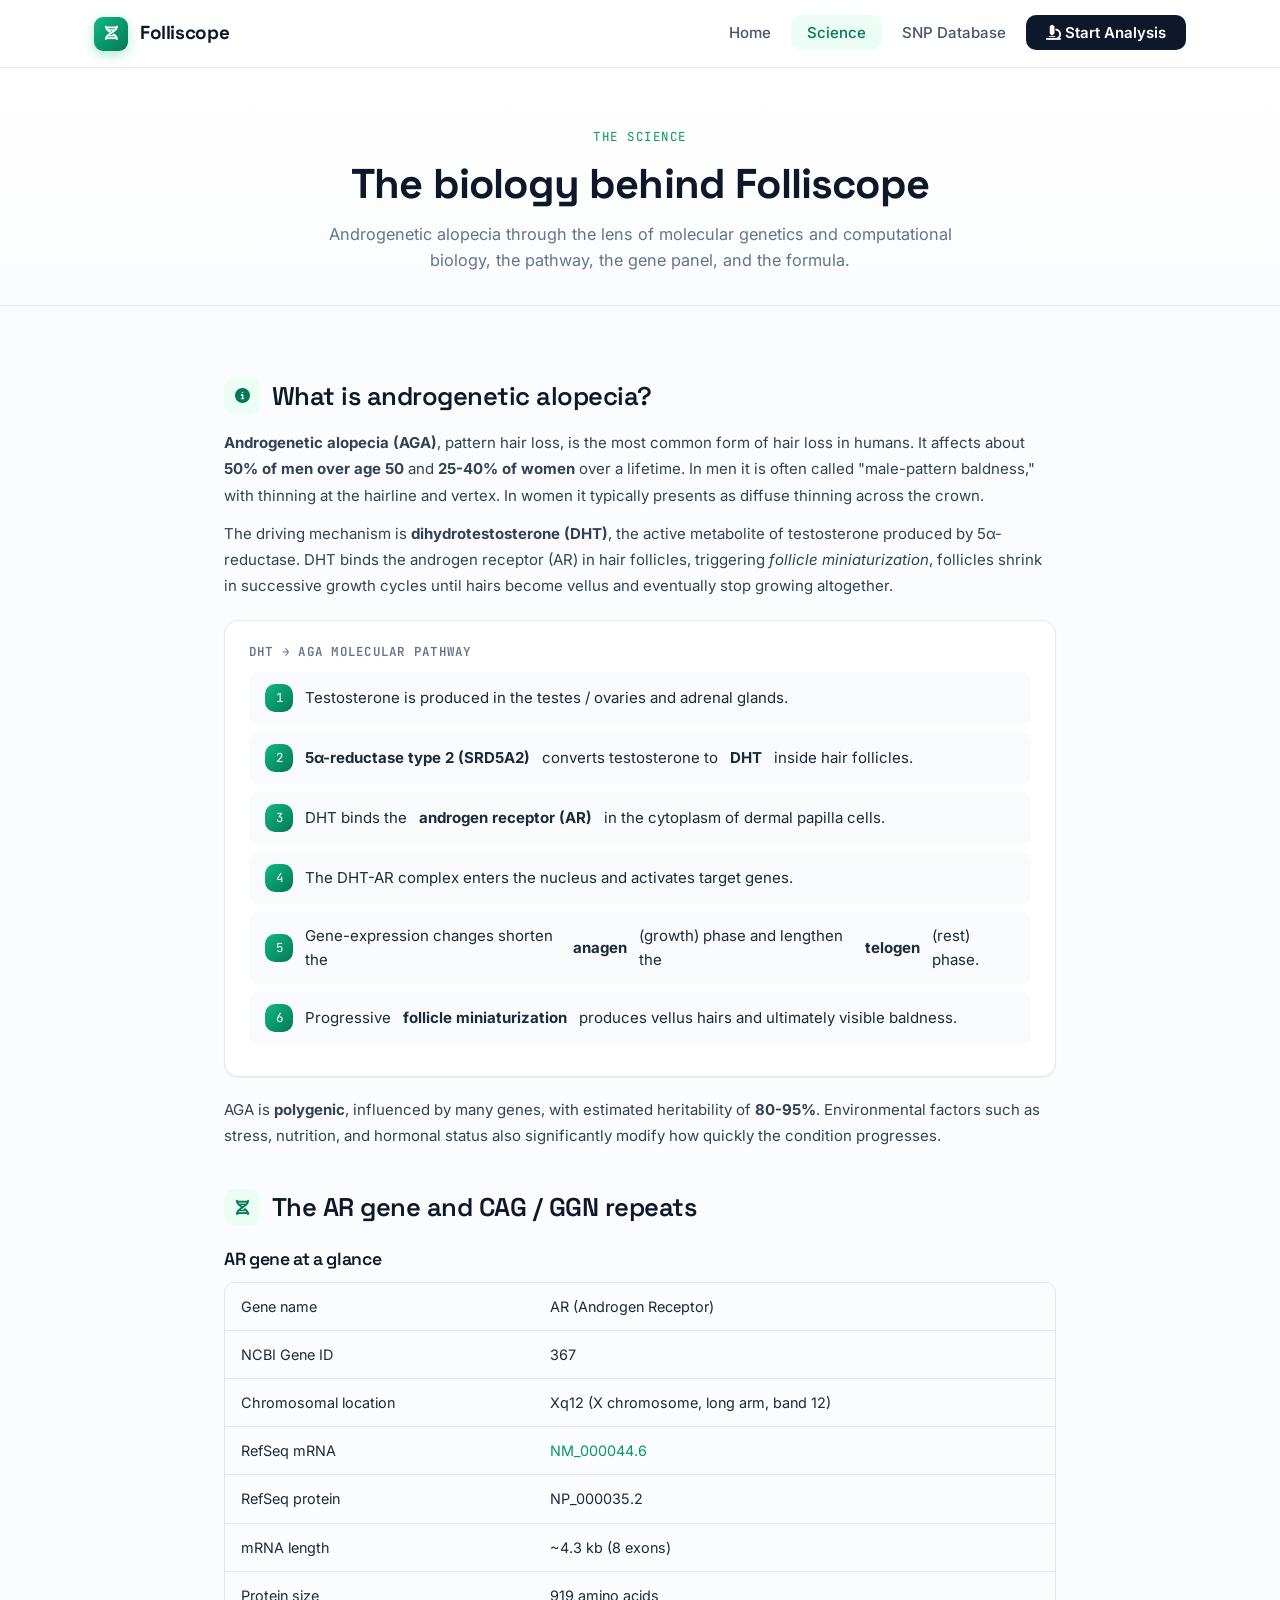
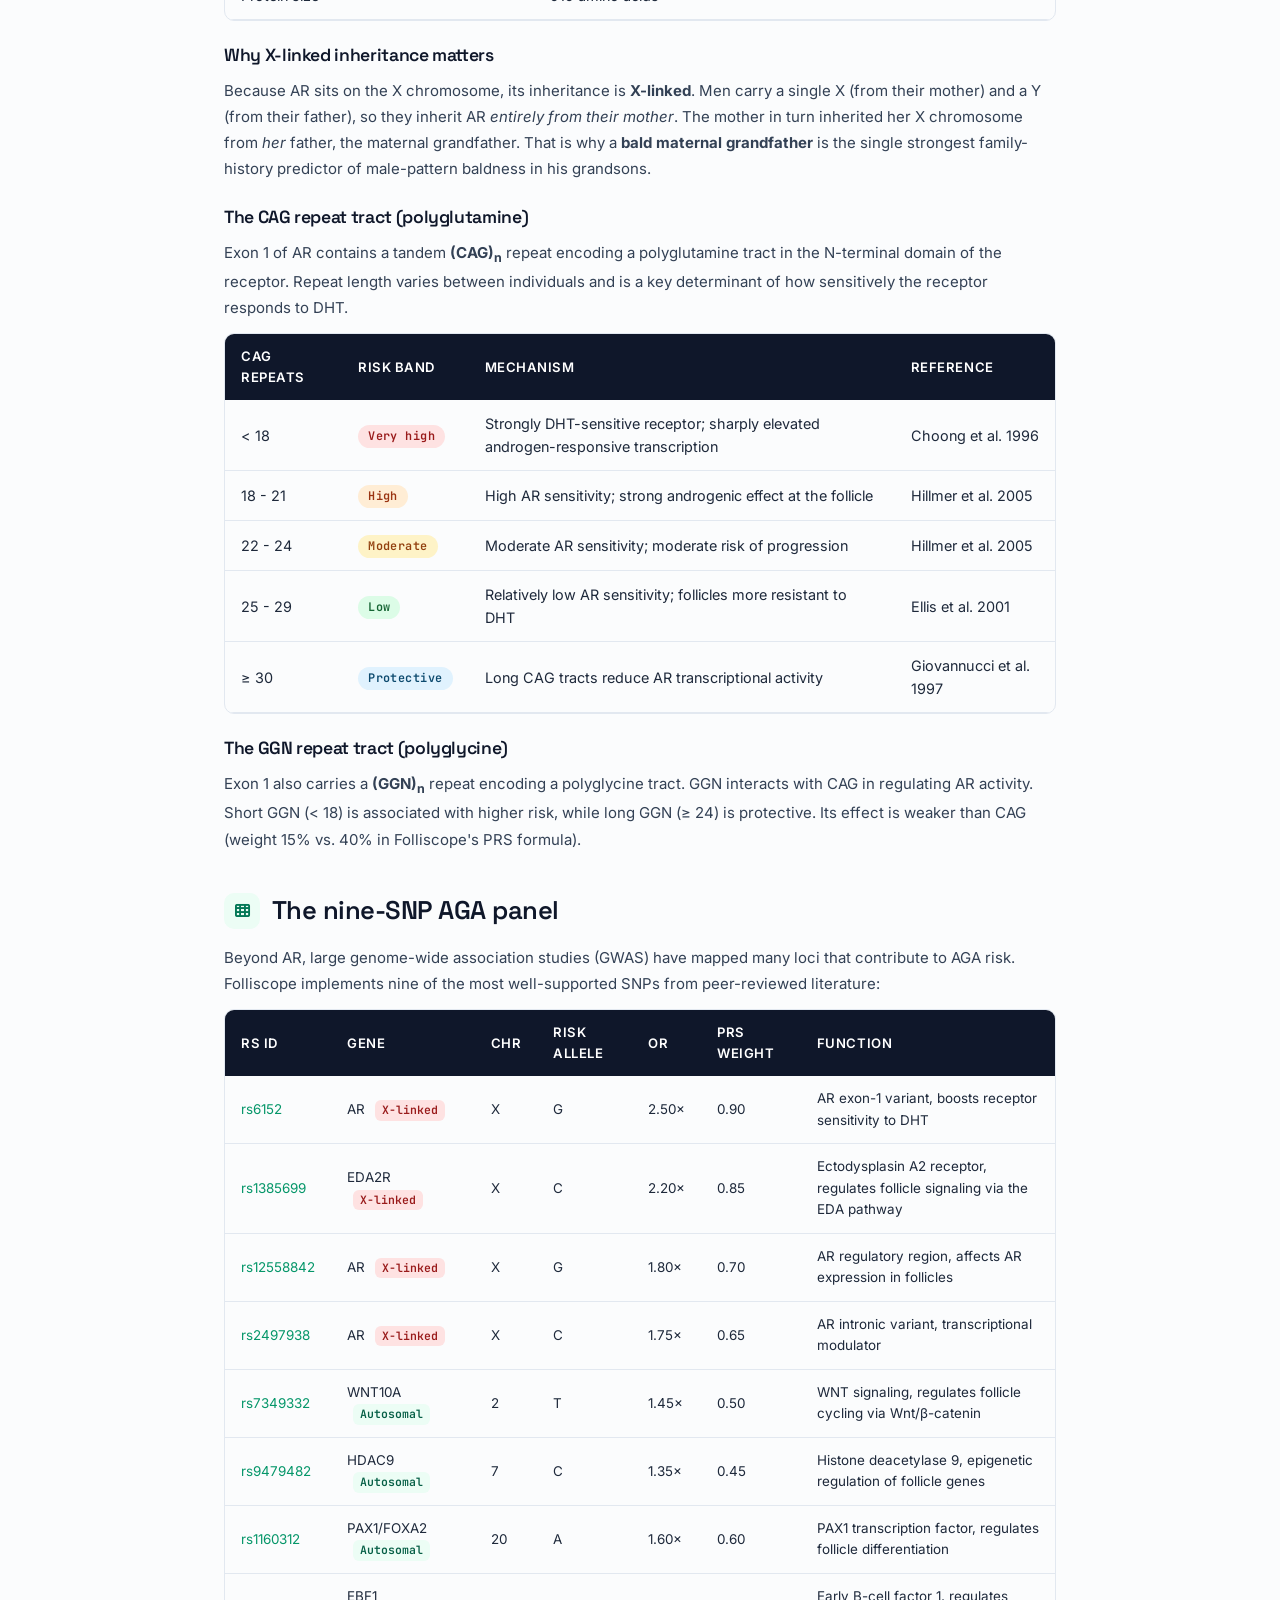
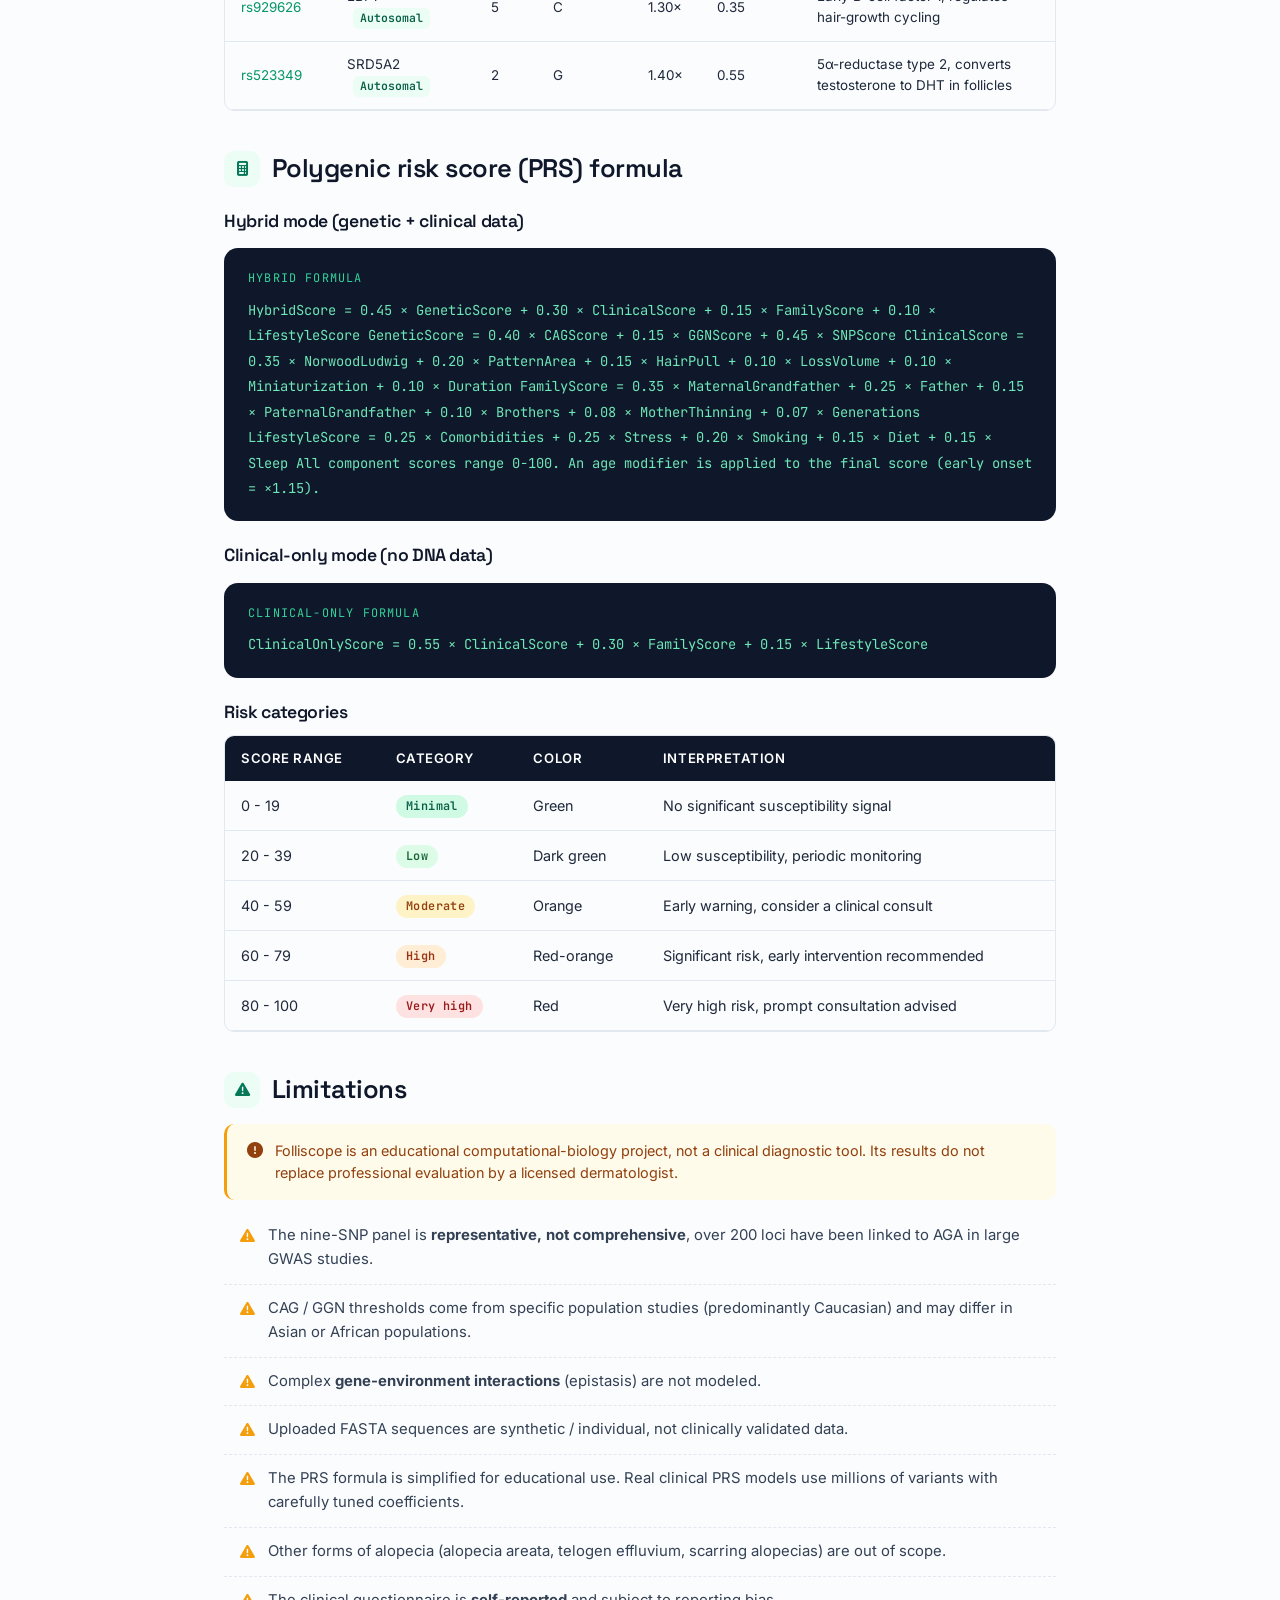
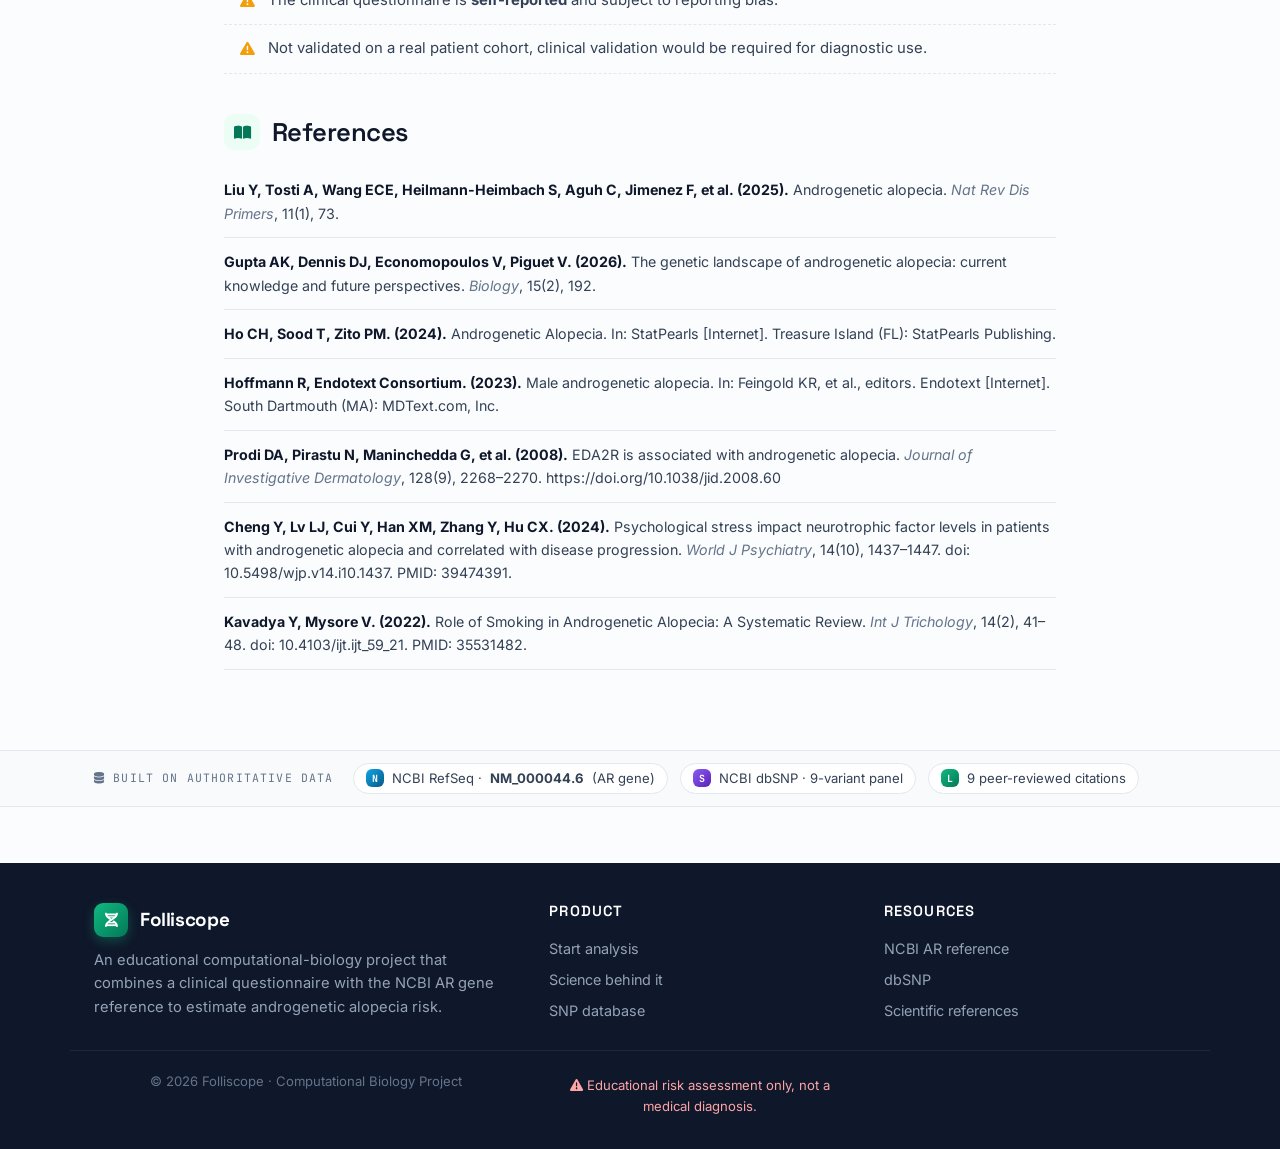
==== commit e43a5caf: "Update website references to match PDF source (7 references) Replace original 9 references with auth" ====
--- a/frontend/about.html
+++ b/frontend/about.html
@@ -244,15 +244,13 @@
     <!-- ── References ── -->
     <h2 id="references"><span class="ic"><i class="fa-solid fa-book-open"></i></span> References</h2>
     <ul class="ref-list">
-      <li><strong>Hillmer AM, Hanneken S, Ritzmann S, et al. (2005).</strong> Genetic variation in the human androgen receptor gene is the major determinant of common early-onset androgenetic alopecia. <em>American Journal of Human Genetics</em>, 77(1), 140-148.</li>
-      <li><strong>Heilmann-Heimbach S, Herold C, Hochfeld LM, et al. (2017).</strong> Meta-analysis identifies novel risk loci and yields systematic insights into the biology of male-pattern baldness. <em>Nature Communications</em>, 8, 14694.</li>
-      <li><strong>Choong CS, Kemppainen JA, Zhou ZX, Wilson EM. (1996).</strong> Reduced androgen receptor gene expression with first exon CAG repeat expansion. <em>Molecular Endocrinology</em>, 10(12), 1527-1535.</li>
-      <li><strong>Ellis JA, Stebbing M, Harrap SB. (2001).</strong> Polymorphism of the androgen receptor gene is associated with male pattern baldness. <em>Journal of Investigative Dermatology</em>, 116(3), 452-455.</li>
-      <li><strong>Prodi DA, Pirastu N, Maninchedda G, et al. (2008).</strong> EDA2R is associated with androgenetic alopecia. <em>Journal of Investigative Dermatology</em>, 128(9), 2268-2270.</li>
-      <li><strong>Norwood OT. (1975).</strong> Male pattern baldness: classification and incidence. <em>Southern Medical Journal</em>, 68(11), 1359-1365.</li>
-      <li><strong>Ludwig E. (1977).</strong> Classification of the types of androgenetic alopecia (common baldness) occurring in the female sex. <em>British Journal of Dermatology</em>, 97(3), 247-254.</li>
-      <li><strong>Giovannucci E, Stampfer MJ, Krithivas K, et al. (1997).</strong> The CAG repeat within the androgen receptor gene and its relationship to prostate cancer. <em>Proceedings of the National Academy of Sciences</em>, 94(7), 3320-3323.</li>
-      <li><strong>Yip L, Zaloumis S, Irwin D, et al. (2009).</strong> Gene-wide association study between the aromatase gene (CYP19A1) and female pattern hair loss. <em>British Journal of Dermatology</em>, 161(2), 289-294.</li>
+      <li><strong>Liu Y, Tosti A, Wang ECE, Heilmann-Heimbach S, Aguh C, Jimenez F, et al. (2025).</strong> Androgenetic alopecia. <em>Nat Rev Dis Primers</em>, 11(1), 73.</li>
+      <li><strong>Gupta AK, Dennis DJ, Economopoulos V, Piguet V. (2026).</strong> The genetic landscape of androgenetic alopecia: current knowledge and future perspectives. <em>Biology</em>, 15(2), 192.</li>
+      <li><strong>Ho CH, Sood T, Zito PM. (2024).</strong> Androgenetic Alopecia. In: StatPearls [Internet]. Treasure Island (FL): StatPearls Publishing.</li>
+      <li><strong>Hoffmann R, Endotext Consortium. (2023).</strong> Male androgenetic alopecia. In: Feingold KR, et al., editors. Endotext [Internet]. South Dartmouth (MA): MDText.com, Inc.</li>
+      <li><strong>Prodi DA, Pirastu N, Maninchedda G, et al. (2008).</strong> EDA2R is associated with androgenetic alopecia. <em>Journal of Investigative Dermatology</em>, 128(9), 2268–2270. https://doi.org/10.1038/jid.2008.60</li>
+      <li><strong>Cheng Y, Lv LJ, Cui Y, Han XM, Zhang Y, Hu CX. (2024).</strong> Psychological stress impact neurotrophic factor levels in patients with androgenetic alopecia and correlated with disease progression. <em>World J Psychiatry</em>, 14(10), 1437–1447. doi: 10.5498/wjp.v14.i10.1437. PMID: 39474391.</li>
+      <li><strong>Kavadya Y, Mysore V. (2022).</strong> Role of Smoking in Androgenetic Alopecia: A Systematic Review. <em>Int J Trichology</em>, 14(2), 41–48. doi: 10.4103/ijt.ijt_59_21. PMID: 35531482.</li>
     </ul>
 
   </div>
